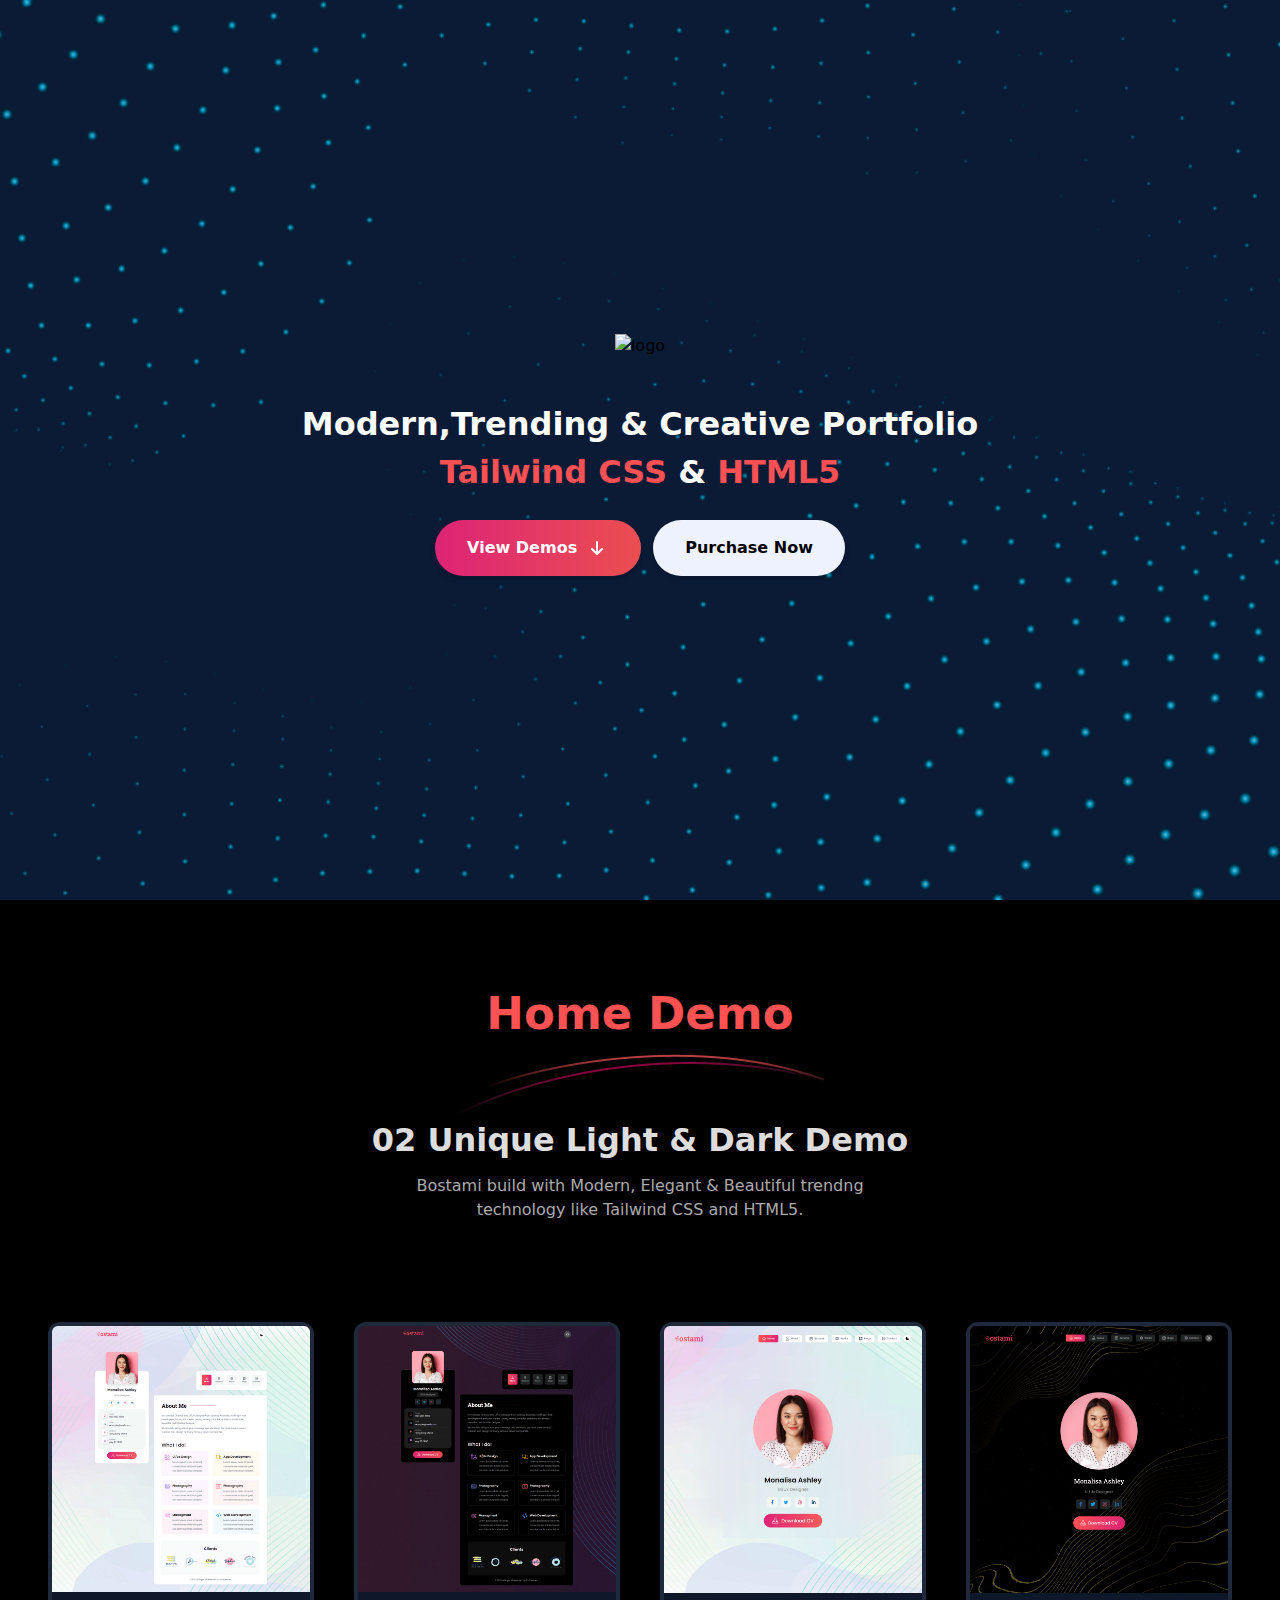
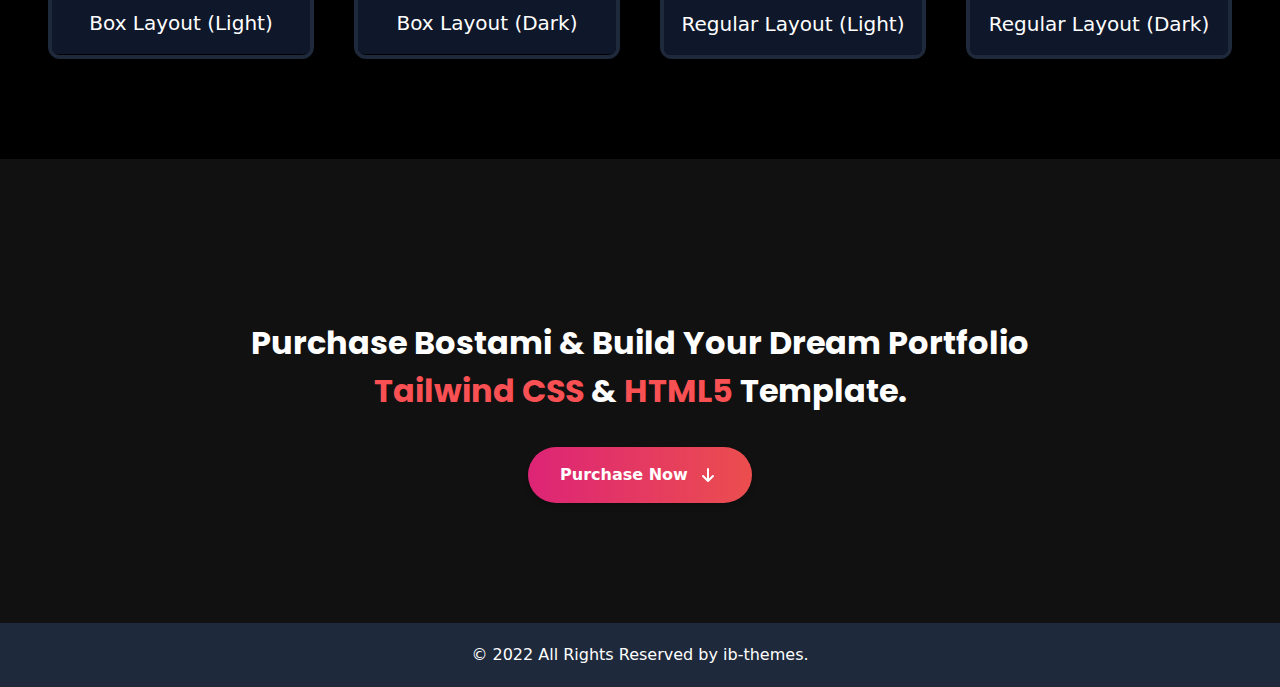
==== index.html @ a69f9d85 "first commit" ====
<!DOCTYPE html>
<html lang="en">

<head>
    <meta charset="UTF-8" />
    <meta name="viewport" content="width=device-width, initial-scale=1.0" />
    <link rel="shortcut icon" href="./images/logo/faveicon.jpg" type="image/x-icon">
    <link rel="stylesheet" href="./css/custom.css">
    <link href="./css/tailwind.css" rel="stylesheet" />
    <title>Bostami Tailwind CSS Personal Portfolio HTML Template </title>
    <script>
        // On page load or when changing themes, best to add inline in `head` to avoid FOUC
        if (localStorage.getItem("color-theme") === "dark" || (!("color-theme" in localStorage) && window.matchMedia("(prefers-color-scheme: dark)").matches)) {
            document.documentElement.classList.add("dark");
        } else {
            document.documentElement.classList.remove("dark");
        }
    </script>
</head>

<body>
    <!-- PRELOADER -->
    <div id="preloader">
        <div class="loader_line"></div>
    </div>
    <!-- /PRELOADER -->

    <section>
        <div class="bg-previewBg bg-no-repeat bg-center bg-cover">
            <div
                class="text-center pt-[100px] pb-[90px] h-[80vh] md:h-[100vh] flex items-center justify-center flex-col">
                <img class="inline-block h-[26px] lg:h-[46px]  aos-animate" src="./images/logo/logo.png" alt="logo" />
                <p
                    class="font-bold text-[22px] md:text-[26px] xl:text-[32px] 2xl:text-[42px] text-white pt-[20px]  aos-animate">
                    Modern,Trending &amp; Creative Portfolio <br class="md:block hidden" />
                    <span class="text-[#F95054]">Tailwind CSS</span> &amp; <span class="text-[#F95054]">HTML5</span>
                </p>

                <div class="flex mt-6 justify-center">
                    <a href="#demo"
                        class="flex-shrink-0 inline-flex mr-3 items-center justify-center px-5 md:px-8 py-3 md:py-4 text-sm md:text-base font-semibold leading-6 text-white bg-gradient-to-r from-[#FA5252] to-[#DD2476] hover:bg-gradient-to-l from-[#DD2476]  to-[#fa5252ef] rounded-full shadow-md">
                        View Demos <svg xmlns="http://www.w3.org/2000/svg" class="h-6 w-6 ml-2" fill="none"
                            viewBox="0 0 24 24" stroke="currentColor" stroke-width="2">
                            <path stroke-linecap="round" stroke-linejoin="round" d="M17 13l-5 5m0 0l-5-5m5 5V6"></path>
                        </svg>
                    </a>
                    <a href="https://themeforest.net/user/ib-themes/portfolio" target="_blank" rel="noopener noreferrer"
                        class="flex-shrink-0 inline-flex items-center justify-center px-5 md:px-8 py-3 md:py-4 text-sm  font-semibold leading-6 rounded-full bg-indigo-50 text-black-900 shadow-md hover:bg-slate-50">
                        Purchase Now </a>
                </div>
            </div>
        </div>

        <!-- dark and light -->
        <div class="bg-[#000000]  bg-no-repeat bg-center bg-cover bg-fixed" id="demo">
            <div class="container px-4 lg:px-0 text-center mb-[100px] pt-[80px]">
                <h1 class="text-[#FA5252] text-[32px] md:text-[45px] font-bold">Home Demo</h1>
                <img class="block mx-auto" src="./images/preview/preview.png" alt="" />
                <h3 class="text-[22px] md:text-[32px] font-semibold text-[#ddd]">02 Unique Light &amp; Dark Demo</h3>
                <p class="text-md text-[#aaa] font-normal w-full md:w-2/3 lg:w-[50%] mx-auto mt-2.5"> Bostami build with
                    Modern, Elegant &amp; Beautiful trendng <br /> technology like Tailwind CSS and HTML5. </p>
            </div>

            <div
                class="px-4 md:px-12 grid grid-cols-1 md:grid-cols-2 lg:grid-cols-2 xl:grid-cols-4 mx-auto gap-5 md:gap-[40px] pb-[100px] ">
                <div class="preview-img">
                    <a href="./aboutOne.html" target="_blank">
                        <img id="light" class="w-full cursor-pointer" src="./images/preview/homeonelight.png"
                            alt="preview image" />
                    </a>
                    <h3
                        class="bg-gradient-to-r bg-slate-900 rounded-b-[6px] w-full font-medium text-white capitalize py-4 text-[20px]">
                        Box Layout (Light)</h3>
                </div>

                <div class="preview-img">
                    <a href="./aboutOne.html" target="_blank">
                        <img id="dark" class="w-full cursor-pointer" src="./images/preview/homeonedark.png"
                            alt="preview image" />
                    </a>
                    <h3
                        class="bg-gradient-to-r bg-slate-900 rounded-b-[6px] w-full font-medium text-white capitalize py-4 text-[20px]">
                        Box Layout (Dark)</h3>
                </div>

                <div class="preview-img">
                    <a id="light1" href="./homePage.html" target="_blank">
                        <img class="w-full cursor-pointer" src="./images/preview/hometwolight.png"
                            alt="preview image" />
                    </a>
                    <h3
                        class="bg-gradient-to-r bg-slate-900 rounded-b-[6px] w-full font-medium text-white capitalize py-4 text-[20px]">
                        Regular Layout (Light)</h3>
                </div>

                <div class="preview-img">
                    <a id="dark1" href="./homePage.html" target="_blank">
                        <img class="w-full cursor-pointer" src="./images/preview/hometwodark.png" alt="preview image" />
                    </a>
                    <h3
                        class="bg-gradient-to-r bg-slate-900 rounded-b-[6px] w-full font-medium text-white capitalize py-4 text-[20px]">
                        Regular Layout (Dark)</h3>
                </div>
            </div>
        </div>
        <!-- end dark and light -->

        <!--Salient Features Start -->
        <!-- <div class="bg-[#111111]">
            <div class="container px-4 lg:px-0 text-center mb-[100px] pt-[80px]">
                <h1 class="text-[#FA5252] text-[32px] md:text-[45px] font-semibold">Salient Features</h1>
                <img class="block mx-auto" src="./images/preview/preview.png" alt="preview image" />
            </div>

            <div class="container px-4 lg:px-0 grid grid-cols-1 md:grid-cols-2 xl:grid-cols-3 gap-6 pb-[100px]">
                <div class="bg-slate-800 text-center rounded-xl transition-all duration-300 ease-linear group p-8 "
                    data-aos-delay="0">
                    <div
                        class="w-20 h-20 mx-auto rounded-full flex justify-center items-center transition-all duration-300 ease-linear bg-[#33343a] mb-5 group-hover:bg-[#525252]">
                        <img class="w-12" src="./images/fatures/1.png" alt="preview image" />
                    </div>
                    <h3 class="text-white text-[24px] font-medium">HTML5</h3>
                    <p class="text-[#9197a0] transition-all duration-300 ease-linear mt-3 group-hover:text-[#aaa]">We
                        used latest react vertion ^18. Max Components are Reusable for you. It's a awesome design made
                        by React.</p>
                </div>

                <div class="bg-slate-800 text-center rounded-xl transition-all duration-300 ease-linear group p-8 "
                    data-aos-delay="200">
                    <div
                        class="w-20 h-20 mx-auto rounded-full flex justify-center items-center transition-all duration-300 ease-linear bg-[#33343a] mb-5 group-hover:bg-[#525252]">
                        <img class="w-12" src="./images/fatures/3.png" alt="preview image" />
                    </div>
                    <h3 class="text-white text-[24px] font-medium">Tailwind CSS v3+</h3>
                    <p class="text-[#9197a0] transition-all duration-300 ease-linear mt-3 group-hover:text-[#aaa]">
                        Tailwind CSS is basically a modern,trending and utility-first CSS framework for rapidly building
                        custom user interfaces. </p>
                </div>

                <div class="bg-slate-800 text-center rounded-xl transition-all duration-300 ease-linear group p-8 "
                    data-aos-delay="100">
                    <div
                        class="w-20 h-20 mx-auto rounded-full flex justify-center items-center transition-all duration-300 ease-linear bg-[#33343a] mb-5 group-hover:bg-[#525252]">
                        <img class="w-12" src="./images/fatures/2.png" alt="preview image" />
                    </div>
                    <h3 class="text-white text-[24px] font-medium">Modern Design</h3>
                    <p class="text-[#9197a0] transition-all duration-300 ease-linear mt-3 group-hover:text-[#aaa]"> It
                        has a simple API with powerful features like lazy code loading, dynamic route matching, and
                        location transition handling </p>
                </div>


                <div class="bg-slate-800 text-center rounded-xl transition-all duration-300 ease-linear group p-8 "
                    data-aos-delay="0">
                    <div
                        class="w-20 h-20 mx-auto rounded-full flex justify-center items-center transition-all duration-300 ease-linear bg-[#33343a] mb-5 group-hover:bg-[#525252]">
                        <img class="w-12" src="./images/fatures/5.png" alt="preview image" />
                    </div>
                    <h3 class="text-white text-[24px] font-medium">Fast Loading Speed</h3>
                    <p class="text-[#9197a0] transition-all duration-300 ease-linear mt-3 group-hover:text-[#aaa]"> It
                        allows you to use state and other React features without writing a class. Hooks are the
                        functions which hook into React state and lifecycle features from function components. </p>
                </div>

                <div class="bg-slate-800 text-center rounded-xl transition-all duration-300 ease-linear group p-8 "
                    data-aos-delay="200">
                    <div
                        class="w-20 h-20 mx-auto rounded-full flex justify-center items-center transition-all duration-300 ease-linear bg-[#33343a] mb-5 group-hover:bg-[#525252]">
                        <img class="w-12" src="./images/fatures/9.png" alt="preview image" />
                    </div>
                    <h3 class="text-white text-[24px] font-medium">Working Contact Form</h3>
                    <p class="text-[#9197a0] transition-all duration-300 ease-linear mt-3 group-hover:text-[#aaa]"> You
                        will get working contact form without any type of Bakcend. We integrated it With Email js. just
                        follow our documentation and integrate it easy way </p>
                </div>

                <div class="bg-slate-800 text-center rounded-xl transition-all duration-300 ease-linear group p-8 "
                    data-aos-delay="200">
                    <div
                        class="w-20 h-20 mx-auto rounded-full flex justify-center items-center transition-all duration-300 ease-linear bg-[#33343a] mb-5 group-hover:bg-[#525252]">
                        <img class="w-12" src="./images/fatures/4.png" alt="preview image" />
                    </div>
                    <h3 class="text-white text-[24px] font-medium">Well Documented</h3>
                    <p class="text-[#9197a0] transition-all duration-300 ease-linear mt-3 group-hover:text-[#aaa]">
                        React-icons uses ES6 features to import the icons into your React app. And it makes it so that
                        only the icons you actually use from each library get imported. </p>
                </div>
            </div>
        </div> -->
        <!--Salient Features ends -->

        <div class="text-center bg-[#111111] py-[120px]">
            <p
                class="font-bold text-[22px] md:text-[26px] font-poppins xl:text-[32px] 2xl:text-[42px] text-white pt-[40px] mx-auto max-w-4xl px-4 ">
                Purchase Bostami &amp; Build Your Dream Portfolio <span class="text-[#F95054]">Tailwind CSS</span> &amp;
                <span class="text-[#F95054]">HTML5</span> Template.
            </p>
            <a href="https://themeforest.net/user/ib-themes/portfolio" target="_blank" rel="noopener noreferrer"
                class="flex-shrink-0 inline-flex mt-8 items-center justify-center px-5 md:px-8 py-3 md:py-4 text-sm md:text-base font-semibold leading-6 text-white bg-gradient-to-r from-[#FA5252] to-[#DD2476] hover:bg-gradient-to-l from-[#DD2476] to-[#fa5252ef] rounded-full shadow-md">
                Purchase Now <svg xmlns="http://www.w3.org/2000/svg" class="h-6 w-6 ml-2" fill="none"
                    viewBox="0 0 24 24" stroke="currentColor" stroke-width="2">
                    <path stroke-linecap="round" stroke-linejoin="round" d="M17 13l-5 5m0 0l-5-5m5 5V6"></path>
                </svg>
            </a>

        </div>
        <!-- End cal to actions -->

        <footer class="bg-slate-800">
            <p class="text-center py-5 text-white"> © 2022 All Rights Reserved by <a
                    class="hover:text-[#FA5252] duration-300 transition" href="https://themeforest.net/user/ib-themes"
                    target="_blank" rel="noopener noreferrer">ib-themes</a>. </p>
        </footer>
        <!-- End footer -->
    </section>


    <script src="./js/vendor/jquary.min.js"></script>
    <script src="./js/main.js"></script>
</body>

</html>
---- css/custom.css ----
@import url("https://fonts.googleapis.com/css2?family=Poppins:wght@300;400;500;600;700;800;900&family=Roboto+Slab:wght@300;400;500;600;700;800;900&display=swap");

html {
	font-family: "Poppins", sans-serif;
}

/* modal */
.modal {
	max-width: 800px !important;
}

/* width */
.scrollbarLight::-webkit-scrollbar,
.scrollbarDark::-webkit-scrollbar {
	width: 10px;
	height: 10px;
}

/* Track */
.scrollbarLight::-webkit-scrollbar-track {
	border-radius: 100vh;
	background: #e9e3e3;
}

/* Handle */
.scrollbarLight::-webkit-scrollbar-thumb {
	background: #797979;
	border-radius: 100vh;
	border: 5px solid #9c9fa1;
}

/* Handle on hover */
.scrollbarLight::-webkit-scrollbar-thumb:hover {
	background: #cfd0d3;
}

/* Hide scrollbar for Chrome, Safari and Opera */
.no-scrollbar::-webkit-scrollbar {
	display: none;
}

/* Hide scrollbar for IE, Edge and Firefox */
.no-scrollbar {
	-ms-overflow-style: none;
	/* IE and Edge */
	scrollbar-width: none;
	/* Firefox */
}

/* Track */
.scrollbarDark::-webkit-scrollbar-track {
	border-radius: 100vh;
	background: #000000;
}

/* Handle */
.scrollbarDark::-webkit-scrollbar-thumb {
	background: #000000;
	border-radius: 100vh;
	border: 5px solid #4f4f4f;
}

/* Handle on hover */
.scrollbarLight::-webkit-scrollbar-thumb:hover {
	background: #111111;
}

.linked {
	color: white !important;
}
/* input remove auto fill background */
input:-webkit-autofill,
input:-webkit-autofill:hover,
input:-webkit-autofill:focus {
	-webkit-text-fill-color: gray;
	/* -webkit-box-shadow: 0 0 0px 1000px transparent inset; */
	transition: background-color 5000s ease-in-out 0s;
	background: none !important;
}
/* active color */
.is-active {
	color: #fa5252 !important;
}
/* slider img */
.slick-slide {
	padding: 30px;
}
.fillter-btn.is-checked {
	color: #fa5252;
}
.mymix {
	min-height: 50vh;
	margin-left: -10px;
	margin-right: -10px;
}
.three-col .isotop-item,
.three-col .grid-sizer {
	width: 33.33%;
	padding: 0 10px;
}
.two-col .isotop-item,
.two-col .grid-sizer {
	width: 50%;
	padding: 0 10px;
}
@media (max-width: 1199px) {
	.three-col .isotop-item,
	.three-col .grid-sizer {
		width: 50%;
	}
}
@media (max-width: 576px) {
	.three-col .isotop-item,
	.three-col .grid-sizer,
	.two-col .isotop-item,
	.two-col .grid-size {
		width: 100%;
	}
}
.three-col .isotop-item > div,
.two-col .isotop-item > div {
	margin-bottom: 20px;
}
.brand-img {
	max-width: 100% !important;
	width: auto !important;
	height: auto !important;
	overflow: hidden;
	text-align: center;
}
/* owl-carousel */
.owl-carousel .owl-stage {
	display: flex;
	align-items: center;
}

.owl-carousel .owl-stage .owl-item {
	padding: 20px 30px;
}

.fix {
	display: none;
}

.close {
	position: absolute;
	top: -12.5px;
	right: -12.5px;
	display: block;
	width: 30px;
	height: 30px;
	text-indent: -9999px;
	background-size: contain;
	background-repeat: no-repeat;
	background-position: center center;
	width: 50px !important;
	height: 50px !important;
	top: -20px !important;
	right: -20px !important;
	border-radius: 50%;
}

.close-light {
	background-image: url(../images/icons/closelight.jpg);
}

.close-dark {
	background-image: url(../images/icons/closeDark.png);
}

.modal a.close-modal {
	display: none;
}

/* preloader */

#preloader {
	position: fixed;
	left: 0;
	top: 0;
	height: 100vh;
	width: 100%;
	z-index: 999999999999999999;
	display: flex;
}

#preloader:before,
#preloader:after {
	content: "";
	position: absolute;
	left: 0;
	top: 0;
	width: 50%;
	height: 100%;
	z-index: -1;
	background-color: #000;
	-webkit-transition: all 0.3s ease 0s;
	-o-transition: all 0.3s ease 0s;
	transition: all 0.3s ease 0s;
}

#preloader:after {
	left: auto;
	right: 0;
}

#preloader .loader_line {
	margin: auto;
	width: 1px;
	height: 250px;
	position: relative;
	overflow: hidden;
	-webkit-transition: all 0.8s ease 0s;
	-o-transition: all 0.8s ease 0s;
	transition: all 0.8s ease 0s;
}

.loader_line:before {
	content: "";
	position: absolute;
	left: 0;
	top: 50%;
	width: 1px;
	height: 0%;
	-webkit-transform: translateY(-50%);
	-ms-transform: translateY(-50%);
	-o-transform: translateY(-50%);
	transform: translateY(-50%);
	background-color: #fff;
	-webkit-animation: lineheight 1000ms ease-in-out 0s forwards;
	-o-animation: lineheight 1000ms ease-in-out 0s forwards;
	animation: lineheight 1000ms ease-in-out 0s forwards;
}

.loader_line:after {
	content: "";
	position: absolute;
	left: 0;
	top: 0;
	width: 1px;
	height: 100%;
	background-color: #999999;
	-webkit-transform: translateY(-100%);
	-ms-transform: translateY(-100%);
	-o-transform: translateY(-100%);
	transform: translateY(-100%);
	-webkit-animation: lineround 1200ms linear 0s infinite;
	-o-animation: lineround 1200ms linear 0s infinite;
	animation: lineround 1200ms linear 0s infinite;
	animation-delay: 2000ms;
}

@keyframes lineheight {
	0% {
		height: 0%;
	}

	100% {
		height: 100%;
	}
}

@keyframes lineround {
	0% {
		-webkit-transform: translateY(-100%);
		-ms-transform: translateY(-100%);
		-o-transform: translateY(-100%);
		transform: translateY(-100%);
	}

	100% {
		-webkit-transform: translateY(200%);
		-ms-transform: translateY(200%);
		-o-transform: translateY(200%);
		transform: translateY(200%);
	}
}
.portfolio_list {
	min-height: 50vh;
}
/*hiding all*/
.preloaded .loader_line:after {
	opacity: 0;
}

.preloaded .loader_line {
	opacity: 0;
	height: 100% !important;
}

.preloaded:before,
.preloaded:after {
	-webkit-animation: preloadedzero 300ms ease-in-out 500ms forwards;
	-o-animation: preloadedzero 300ms ease-in-out 500ms forwards;
	animation: preloadedzero 300ms ease-in-out 500ms forwards;
}

@keyframes preloadedzero {
	0% {
		width: 50%;
	}

	100% {
		width: 0%;
	}
}
/* media queries */
@media only screen and (max-width: 992px) {
	.close {
		top: -45px !important;
		right: 5px !important;
		width: 40px !important;
		height: 40px !important;
	}
}

.jquery-modal.blocker {
	z-index: 9999999999;
}
.close {
	filter: invert(0.9);
	transition: 0.3s;
}
.close:hover {
	filter: invert(1);
}
@media only screen and (min-width: 1700px) {
	.scroll-hide-1700 {
		overflow: hidden;
	}
}
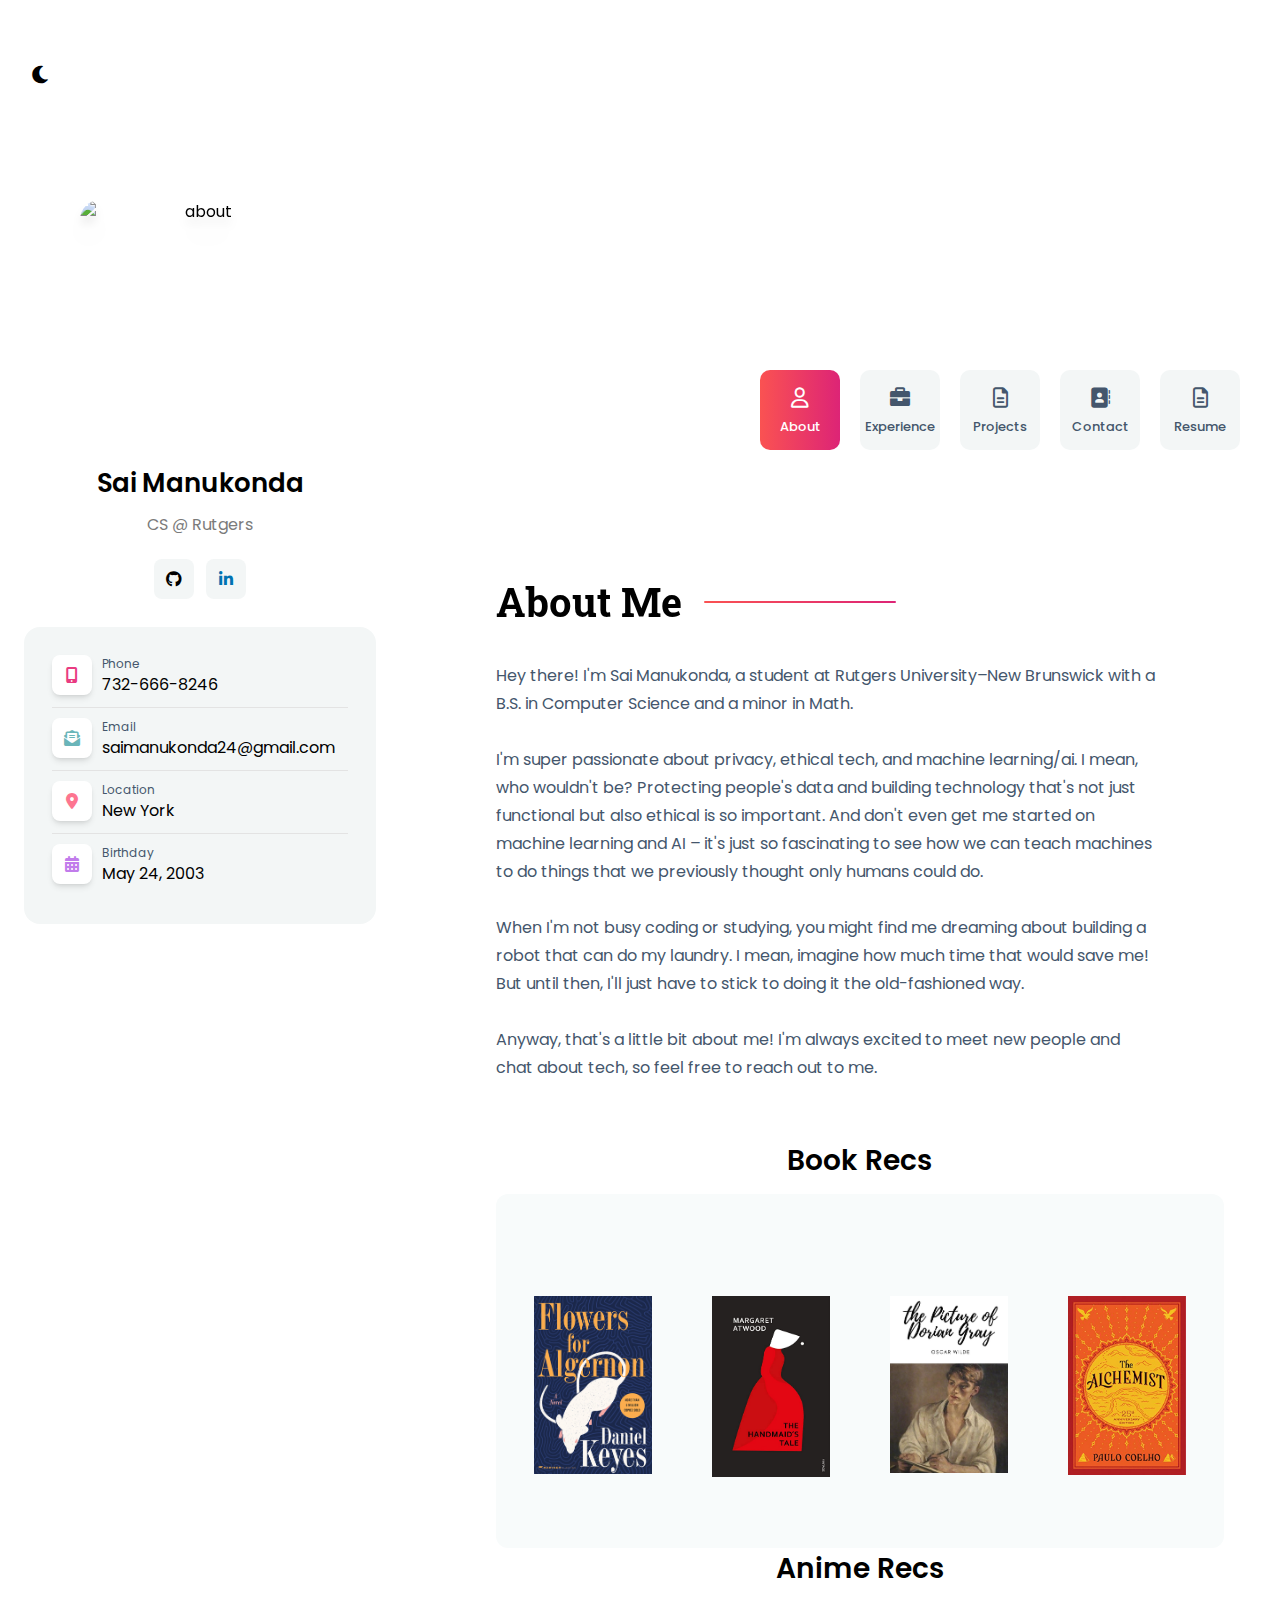
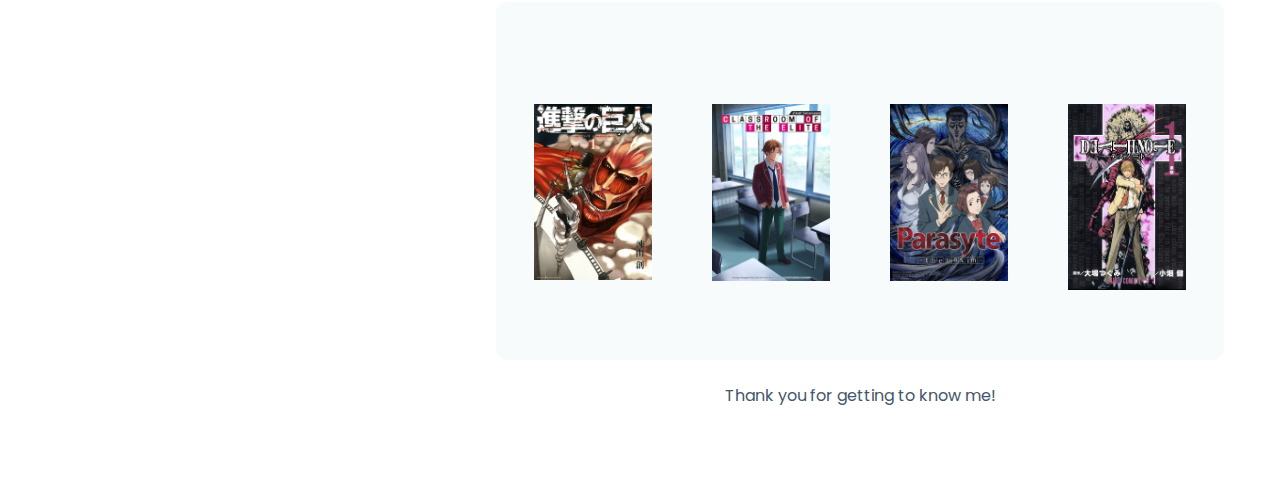
==== commit 240378c4: "right page set as index.html" ====
--- a/index.html
+++ b/index.html
@@ -2,12 +2,26 @@
 <html lang="en">
 
 <head>
+    <!-- commom meta tag -->
     <meta charset="UTF-8" />
+    <meta http-equiv="X-UA-Compatible" content="IE=edge" />
     <meta name="viewport" content="width=device-width, initial-scale=1.0" />
-    <link rel="shortcut icon" href="./images/logo/faveicon.jpg" type="image/x-icon">
-    <link rel="stylesheet" href="./css/custom.css">
-    <link href="./css/tailwind.css" rel="stylesheet" />
-    <title>Bostami Tailwind CSS Personal Portfolio HTML Template </title>
+    <link rel="shortcut icon" href="./images/logo/faveicon.png" type="image/x-icon">
+    <!--=== fontaswesome ===-->
+    <link rel="stylesheet" href="./assets/fontaswesome/css/all.min.css" />
+    <link rel="stylesheet" href="./assets/fontaswesome/css/fontawesome.min.css" />
+    <link rel="preconnect" href="https://fonts.googleapis.com" />
+    <link rel="preconnect" href="https://fonts.gstatic.com" crossorigin />
+    <link
+        href="https://fonts.googleapis.com/css2?family=Poppins:ital,wght@0,200;0,300;0,400;0,500;0,600;0,700;1,400;1,500;1,600&family=Roboto+Slab:wght@300;400;500;600;700&display=swap"
+        rel="stylesheet" />
+    <!-- slick -->
+    <link rel="stylesheet" type="text/css" href="./css/vendor/slick.css" />
+    <!--=== main css ===-->
+    <link rel="stylesheet" href="./css/tailwind.css" />
+    <link rel="stylesheet" href="./css/custom.css" />
+    <title>About - Sai</title> 
+
     <script>
         // On page load or when changing themes, best to add inline in `head` to avoid FOUC
         if (localStorage.getItem("color-theme") === "dark" || (!("color-theme" in localStorage) && window.matchMedia("(prefers-color-scheme: dark)").matches)) {
@@ -19,203 +33,360 @@
 </head>
 
 <body>
-    <!-- PRELOADER -->
-    <div id="preloader">
-        <div class="loader_line"></div>
-    </div>
-    <!-- /PRELOADER -->
-
-    <section>
-        <div class="bg-previewBg bg-no-repeat bg-center bg-cover">
-            <div
-                class="text-center pt-[100px] pb-[90px] h-[80vh] md:h-[100vh] flex items-center justify-center flex-col">
-                <img class="inline-block h-[26px] lg:h-[46px]  aos-animate" src="./images/logo/logo.png" alt="logo" />
-                <p
-                    class="font-bold text-[22px] md:text-[26px] xl:text-[32px] 2xl:text-[42px] text-white pt-[20px]  aos-animate">
-                    Modern,Trending &amp; Creative Portfolio <br class="md:block hidden" />
-                    <span class="text-[#F95054]">Tailwind CSS</span> &amp; <span class="text-[#F95054]">HTML5</span>
-                </p>
-
-                <div class="flex mt-6 justify-center">
-                    <a href="#demo"
-                        class="flex-shrink-0 inline-flex mr-3 items-center justify-center px-5 md:px-8 py-3 md:py-4 text-sm md:text-base font-semibold leading-6 text-white bg-gradient-to-r from-[#FA5252] to-[#DD2476] hover:bg-gradient-to-l from-[#DD2476]  to-[#fa5252ef] rounded-full shadow-md">
-                        View Demos <svg xmlns="http://www.w3.org/2000/svg" class="h-6 w-6 ml-2" fill="none"
-                            viewBox="0 0 24 24" stroke="currentColor" stroke-width="2">
-                            <path stroke-linecap="round" stroke-linejoin="round" d="M17 13l-5 5m0 0l-5-5m5 5V6"></path>
-                        </svg>
-                    </a>
-                    <a href="https://themeforest.net/user/ib-themes/portfolio" target="_blank" rel="noopener noreferrer"
-                        class="flex-shrink-0 inline-flex items-center justify-center px-5 md:px-8 py-3 md:py-4 text-sm  font-semibold leading-6 rounded-full bg-indigo-50 text-black-900 shadow-md hover:bg-slate-50">
-                        Purchase Now </a>
+
+    <div class="bg-homeBg dark:bg-homeTwoBg-dark min-h-screen bg-no-repeat bg-center bg-cover bg-fixed md:pb-16 w-full">
+        <div class="section-bg">
+            <div class="w-full flex justify-between px-4">
+                <!-- website Logo -->
+                <!-- <a href="/">
+                    <img class="h-[26px] lg:h-[32px]" src="./images/logo/logo.png" alt="logo" />
+                </a> -->
+                <div class="flex items-center">
+                    <!-- dark and light mode toggle -->
+                    <button id="theme-toggle" type="button" class="dark-light-btn">
+                        <i id="theme-toggle-dark-icon" class="fa-solid text-xl fa-moon hidden"></i>
+                        <i id="theme-toggle-light-icon" class="fa-solid fa-sun text-xl hidden"></i>
+                    </button>
+                    <!-- mobile toggle button -->
+                    <button id="menu-toggle" type="button" class="menu-toggle-btn">
+                        <i id="menu-toggle-open-icon" class="fa-solid fa-bars text-xl "></i>
+                        <i id="menu-toggle-close-icon" class="fa-solid fa-xmark text-xl hidden  "></i>
+                    </button>
                 </div>
             </div>
         </div>
 
-        <!-- dark and light -->
-        <div class="bg-[#000000]  bg-no-repeat bg-center bg-cover bg-fixed" id="demo">
-            <div class="container px-4 lg:px-0 text-center mb-[100px] pt-[80px]">
-                <h1 class="text-[#FA5252] text-[32px] md:text-[45px] font-bold">Home Demo</h1>
-                <img class="block mx-auto" src="./images/preview/preview.png" alt="" />
-                <h3 class="text-[22px] md:text-[32px] font-semibold text-[#ddd]">02 Unique Light &amp; Dark Demo</h3>
-                <p class="text-md text-[#aaa] font-normal w-full md:w-2/3 lg:w-[50%] mx-auto mt-2.5"> Bostami build with
-                    Modern, Elegant &amp; Beautiful trendng <br /> technology like Tailwind CSS and HTML5. </p>
-            </div>
-
-            <div
-                class="px-4 md:px-12 grid grid-cols-1 md:grid-cols-2 lg:grid-cols-2 xl:grid-cols-4 mx-auto gap-5 md:gap-[40px] pb-[100px] ">
-                <div class="preview-img">
-                    <a href="./aboutOne.html" target="_blank">
-                        <img id="light" class="w-full cursor-pointer" src="./images/preview/homeonelight.png"
-                            alt="preview image" />
-                    </a>
-                    <h3
-                        class="bg-gradient-to-r bg-slate-900 rounded-b-[6px] w-full font-medium text-white capitalize py-4 text-[20px]">
-                        Box Layout (Light)</h3>
-                </div>
-
-                <div class="preview-img">
-                    <a href="./aboutOne.html" target="_blank">
-                        <img id="dark" class="w-full cursor-pointer" src="./images/preview/homeonedark.png"
-                            alt="preview image" />
-                    </a>
-                    <h3
-                        class="bg-gradient-to-r bg-slate-900 rounded-b-[6px] w-full font-medium text-white capitalize py-4 text-[20px]">
-                        Box Layout (Dark)</h3>
-                </div>
-
-                <div class="preview-img">
-                    <a id="light1" href="./homePage.html" target="_blank">
-                        <img class="w-full cursor-pointer" src="./images/preview/hometwolight.png"
-                            alt="preview image" />
-                    </a>
-                    <h3
-                        class="bg-gradient-to-r bg-slate-900 rounded-b-[6px] w-full font-medium text-white capitalize py-4 text-[20px]">
-                        Regular Layout (Light)</h3>
-                </div>
-
-                <div class="preview-img">
-                    <a id="dark1" href="./homePage.html" target="_blank">
-                        <img class="w-full cursor-pointer" src="./images/preview/hometwodark.png" alt="preview image" />
-                    </a>
-                    <h3
-                        class="bg-gradient-to-r bg-slate-900 rounded-b-[6px] w-full font-medium text-white capitalize py-4 text-[20px]">
-                        Regular Layout (Dark)</h3>
+        <!-- mobile menu start -->
+        <nav id="navbar" class="hidden lg:hidden">
+            <ul
+                class="block rounded-b-[20px] shadow-md absolute left-0 top-20 z-[22222222222222] w-full bg-white dark:bg-[#1d1d1d]">
+                <li>
+                    <a class="mobile-menu-items-active" href="./index.html">
+                        <span class="mr-2 text-xl">
+                            <i class="fa-regular fa-user"></i>
+                        </span>About </a>
+                </li>
+                <li>
+                    <a class="mobile-menu-items" href="./resumeOne.html">
+                        <span class="mr-2 text-xl">
+                            <i class="fas fa-briefcase"></i>
+                        </span>Experience </a>
+                </li>
+                <li>
+                    <a class="mobile-menu-items" href="./portfiloOne.html">
+                        <span class="mr-2 text-xl">
+                            <i class="fa-regular fa-file-lines"></i>
+                        </span>Projects </a>
+                </li>
+                <li>
+                    <a class="mobile-menu-items" href="./blogOne.html">
+                        <span class="mr-2 text-xl">
+                            <i class="fa-brands fa-blogger"></i>
+                        </span>Blogs </a>
+                </li>
+                <li>
+                    <a class="mobile-menu-items" href="./contactOne.html">
+                        <span class="mr-2 text-xl">
+                            <i class="fa-solid fa-address-book"></i>
+                        </span> Contact </a>
+                </li>
+            </ul>
+        </nav>
+        <!-- mobile menu end -->
+
+        <div class="container grid grid-cols-12 md:gap-10 justify-between lg:mt-[220px]">
+            <!-- sidber personal info -->
+            <div class="col-span-12 lg:col-span-4 hidden lg:block h-screen sticky top-44">
+                <div
+                    class="w-full mb-6 lg:mb-0 mx-auto relative bg-white text-center dark:bg-[#111111] px-6 rounded-[20px] mt-[180px] md:mt-[220px] lg:mt-0">
+                    <!-- profile image -->
+                    <img src="https://media.licdn.com/dms/image/D4E03AQFVplZAAuh0OA/profile-displayphoto-shrink_800_800/0/1699119090934?e=1705536000&v=beta&t=FMcQtB7ZehjOddZPziUJme-RMVFCvRNiWvkvQfl_Prc"
+                        class="w-[240px] absolute left-[50%] transform -translate-x-[50%] h-[240px] drop-shadow-xl mx-auto rounded-[20px] -mt-[140px]"
+                        alt="about" />
+                    <div class="pt-[100px] pb-8">
+                        <h2 class="mt-6 mb-1 text-[26px] font-semibold dark:text-white">Sai Manukonda</h2>
+                        <h3
+                            class="mb-4 text-[#7B7B7B] inline-block dark:bg-[#1D1D1D] px-5 py-1.5 rounded-lg dark:text-[#A6A6A6]">
+                            CS @ Rutgers </h3>
+                        <div class="flex justify-center space-x-3">
+                            <!-- github-->
+                            <a href="https://github.com/SaiManukonda" target="_blank" rel="noopener noreferrer">
+                                <span class="socialbtn text-[#01070a]">
+                                    <i class="fa-brands fa-github"></i>
+                                </span>
+                            </a>
+                            <!-- linkedin-->
+                            <a href="https://www.linkedin.com/in/saimanukonda/" target="_blank" rel="noopener noreferrer">
+                                <span class="socialbtn text-[#0072b1]">
+                                    <i class="fa-brands fa-linkedin-in"></i>
+                                </span>
+                            </a>
+                        </div>
+                        <!-- personal infomation start -->
+                        <div class="p-7 rounded-2xl mt-7 bg-[#F3F6F6] dark:bg-[#1D1D1D]">
+                            <div class="flex border-b border-[#E3E3E3] dark:border-[#3D3A3A] pb-2.5">
+                                <span class="socialbtn bg-white dark:bg-black text-[#E93B81] shadow-md">
+                                    <i class="fa-solid fa-mobile-screen-button"></i>
+                                </span>
+                                <div class="text-left ml-2.5">
+                                    <p class="text-xs text-[#44566C] dark:text-[#A6A6A6]"> Phone </p>
+                                    <p class="dark:text-white">732-666-8246</p>
+                                </div>
+                            </div>
+                            <div class="flex border-b border-[#E3E3E3] dark:border-[#3D3A3A] py-2.5">
+                                <span class="socialbtn bg-white dark:bg-black text-[#6AB5B9] shadow-md">
+                                    <i class="fa-solid fa-envelope-open-text"></i>
+                                </span>
+                                <div class="text-left ml-2.5">
+                                    <p class="text-xs text-[#44566C] dark:text-[#A6A6A6]"> Email </p>
+                                    <p class="dark:text-white">saimanukonda24@gmail.com</p>
+                                </div>
+                            </div>
+                            <div class="flex border-b border-[#E3E3E3] dark:border-[#3D3A3A] py-2.5">
+                                <span class="socialbtn bg-white dark:bg-black text-[#FD7590] shadow-md">
+                                    <i class="fa-solid fa-location-dot"></i>
+                                </span>
+                                <div class="text-left ml-2.5">
+                                    <p class="text-xs text-[#44566C] dark:text-[#A6A6A6]"> Location </p>
+                                    <p class="dark:text-white">New York</p>
+                                </div>
+                            </div>
+                            <div class="flex py-2.5">
+                                <span class="socialbtn bg-white dark:bg-black text-[#C17CEB] shadow-md">
+                                    <i class="fa-solid fa-calendar-days"></i>
+                                </span>
+                                <div class="text-left ml-2.5">
+                                    <p class="text-xs text-[#44566C] dark:text-[#A6A6A6]"> Birthday </p>
+                                    <p class="dark:text-white">May 24, 2003</p>
+                                </div>
+                            </div>
+                        </div>
+                        <!-- personal infomation end-->
+                    </div>
                 </div>
             </div>
+            <div class="col-span-12 lg:col-span-8">
+                <!-- header for mobile devices start -->
+                <header
+                    class="lg:w-[560px] h-[144px] hidden lg:block p-[30px] ml-auto mb-10 rounded-[16px] bg-white dark:bg-[#111111]">
+                    <nav class="hidden lg:block">
+                        <ul class="flex">
+                            <li> <a class="menu-active" href="./index.html">
+                                    <span class="text-xl mb-1">
+                                        <i class="fa-regular fa-user"></i>
+                                    </span> About </a></li>
+                            <li> <a class="menu-item" href="./resumeOne.html">
+                                    <span class="text-xl mb-1">
+                                        <i class="fas fa-briefcase"></i>
+                                    </span> Experience </a></li>
+                            <li> <a class="menu-item" href="./portfiloOne.html">
+                                    <span class="text-xl mb-1">
+                                        <i class="fa-regular fa-file-lines"></i>
+                                    </span> Projects </a></li>
+                            <li> <a class="menu-item" href="./contactOne.html">
+                                    <span class="text-xl mb-1">
+                                        <i class="fa-solid fa-address-book"></i>
+                                    </span> Contact </a></li>
+                            <li> <a class="menu-item" href="">
+                                    <span class="text-xl mb-1">
+                                         <i class="fa-regular fa-file-lines"></i>
+                                    </span> Resume </a></li>
+                        </ul>
+                    </nav>
+                </header>
+                <!-- header for mobile devices end -->
+
+                <!-- about me section start -->
+                <div>
+                    <div class="lg:rounded-2xl bg-white dark:bg-[#111111]">
+                        <div class="pt-12 md:py-12 px-2 sm:px-5 md:px-10 lg:px-14">
+                            <!-- about page title -->
+                            <h2 class="after-effect after:left-52">About Me</h2>
+                            <!-- personal info for mobile devices start -->
+                            <div class="lg:hidden">
+                                <div
+                                    class="w-full mb-6 lg:mb-0 mx-auto relative bg-white text-center dark:bg-[#111111] px-6 rounded-[20px] mt-[180px] md:mt-[220px] lg:mt-0">
+                                    <!-- profile image  -->
+                                    <img src="https://media.licdn.com/dms/image/D4E03AQFVplZAAuh0OA/profile-displayphoto-shrink_800_800/0/1699119090934?e=1705536000&v=beta&t=FMcQtB7ZehjOddZPziUJme-RMVFCvRNiWvkvQfl_Prc"
+                                        class="w-[240px] absolute left-[50%] transform -translate-x-[50%] h-[240px] drop-shadow-xl mx-auto rounded-[20px] -mt-[140px]"
+                                        alt="about" />
+                                    <div class="pt-[100px] pb-8">
+                                        <h2 class="mt-6 mb-1 text-[26px] font-semibold dark:text-white"> Sai Manukonda
+                                        </h2>
+                                        <h3
+                                            class="mb-4 text-[#7B7B7B] inline-block dark:bg-[#1D1D1D] px-5 py-1.5 rounded-lg dark:text-[#A6A6A6]">
+                                            CS @ Rutgers </h3>
+
+                                        <div class="flex justify-center space-x-3">
+                                            <!-- github icon and link -->
+                                            <a href="https://github.com/SaiManukonda" target="_blank" rel="noopener noreferrer">
+                                                <span class="socialbtn text-[#01070a]">
+                                                    <i class="fa-brands fa-github"></i>
+                                                </span>
+                                            </a>
+                                            <!-- linkedin icon and link -->
+                                            <a href="https://www.linkedin.com/in/saimanukonda/" target="_blank"
+                                                rel="noopener noreferrer">
+                                                <span class="socialbtn text-[#0072b1]">
+                                                    <i class="fa-brands fa-linkedin-in"></i>
+                                                </span>
+                                            </a>
+                                        </div>
+
+                                        <!-- personal info start -->
+                                        <div class="p-7 rounded-2xl mt-7 bg-[#F3F6F6] dark:bg-[#1D1D1D]">
+                                            <div class="flex border-b border-[#E3E3E3] dark:border-[#3D3A3A] pb-2.5">
+                                                <span class="socialbtn bg-white dark:bg-black text-[#E93B81] shadow-md">
+                                                    <i class="fa-solid fa-mobile-screen-button"></i>
+                                                </span>
+                                                <div class="text-left ml-2.5">
+                                                    <p class="text-xs text-[#44566C] dark:text-[#A6A6A6]"> Phone </p>
+                                                    <p class="dark:text-white">732-666-8246</p>
+                                                </div>
+                                            </div>
+
+                                            <div class="flex border-b border-[#E3E3E3] dark:border-[#3D3A3A] py-2.5">
+                                                <span class="socialbtn bg-white dark:bg-black text-[#6AB5B9] shadow-md">
+                                                    <i class="fa-solid fa-envelope-open-text"></i>
+                                                </span>
+                                                <div class="text-left ml-2.5">
+                                                    <p class="text-xs text-[#44566C] dark:text-[#A6A6A6]"> Email </p>
+                                                    <p class="dark:text-white">saimanukonda24@gmail.com</p>
+                                                </div>
+                                            </div>
+
+                                            <div class="flex border-b border-[#E3E3E3] dark:border-[#3D3A3A] py-2.5">
+                                                <span class="socialbtn bg-white dark:bg-black text-[#FD7590] shadow-md">
+                                                    <i class="fa-solid fa-location-dot"></i>
+                                                </span>
+                                                <div class="text-left ml-2.5">
+                                                    <p class="text-xs text-[#44566C] dark:text-[#A6A6A6]"> Location </p>
+                                                    <p class="dark:text-white">New York</p>
+                                                </div>
+                                            </div>
+
+                                            <div class="flex py-2.5">
+                                                <span class="socialbtn bg-white dark:bg-black text-[#C17CEB] shadow-md">
+                                                    <i class="fa-solid fa-calendar-days"></i>
+                                                </span>
+                                                <div class="text-left ml-2.5">
+                                                    <p class="text-xs text-[#44566C] dark:text-[#A6A6A6]"> Birthday </p>
+                                                    <p class="dark:text-white">May 24, 2003</p>
+                                                </div>
+                                            </div>
+                                        </div>
+                                        <!-- personal info end -->
+                                    </div>
+                                </div>
+                            </div>
+                            <!-- personal info for mobile devices end -->
+
+                            <div class="lg:grid grid-cols-12 md:gap-10 pt-4 md:pt-[30px] items-center hidden">
+                                <div class="col-span-12 space-y-2.5">
+                                    <div class="lg:mr-16">
+                                        <p class="text-[#44566c] dark:text-color-910 leading-7"> Hey there! I'm Sai Manukonda, a student at Rutgers University–New Brunswick with a B.S. in Computer Science and a minor in Math.
+                                            <br><br>
+                                            I'm super passionate about privacy, ethical tech, and machine learning/ai. I mean, who wouldn't be? Protecting people's data and building technology that's not just functional but also ethical is so important. And don't even get me started on machine learning and AI – it's just so fascinating to see how we can teach machines to do things that we previously thought only humans could do.
+                                            <br><br>
+                                            When I'm not busy coding or studying, you might find me dreaming about building a robot that can do my laundry. I mean, imagine how much time that would save me! But until then, I'll just have to stick to doing it the old-fashioned way.
+                                            <br><br>
+                                            Anyway, that's a little bit about me! I'm always excited to meet new people and chat about tech, so feel free to reach out to me.
+                                            </p>
+                                    </div>
+                                    <div></div>
+                                </div>
+                            </div>
+
+                        </div>
+
+                        <!-- Book Recommendations -->
+                        <div class="px-2 sm:px-5 md:px-10 lg:px-14">
+                            <h3 class="text-center dark:text-white text-6xl mb-3 font-semibold"> Book Recs </h3>
+                            <div class="bg-[#F8FBFB] dark:bg-[#0D0D0D] max-w-full h-auto py-10 rounded-xl">
+                                <!-- slider and slider items -->
+                                <div class="slickOne text-center px-2 pt-8">
+                                    <div>
+                                        <a href="https://myanimelist.net/anime/16498/Shingeki_no_Kyojin" target="_blank"><img class="overflow-hidden brand-img" src="./images/slider/Flowers for Algernon.jpeg"
+                                            alt="brand icon" /></a>
+                                    </div>
+                                    <div>
+                                        <img class="overflow-hidden brand-img" src="./images/slider/The Handmaids Tale.jpg"
+                                            alt="brand icon" />
+                                    </div>
+                                    <div>
+                                        <img class="overflow-hidden brand-img" src="./images/slider/The Picture of Dorian Grey.jpeg"
+                                            alt="brand icon" />
+                                    </div>
+                                    <div>
+                                        <img class="overflow-hidden brand-img" src="./images/slider/The alchemist.jpeg"
+                                            alt="brand icon" />
+                                    </div>
+                                    <div>
+                                        <img class="overflow-hidden brand-img" src="./images/slider/The power of Now.jpg"
+                                            alt="brand icon" />
+                                    </div>
+                                    <div>
+                                        <img class="overflow-hidden brand-img" src="./images/slider/Between a rock and a hard place.jpeg"
+                                            alt="brand icon" />
+                                    </div>
+                                </div>
+                                <!-- slider and slider items end -->
+                            </div>
+                        </div>
+
+                        <!-- Anime Recommendations -->
+                        <div class="px-2 sm:px-5 md:px-10 lg:px-14">
+                            <h3 class="text-center dark:text-white text-6xl mb-3 font-semibold"> Anime Recs </h3>
+                            <div class="bg-[#F8FBFB] dark:bg-[#0D0D0D] max-w-full h-auto py-10 rounded-xl">
+                                <!-- slider and slider items -->
+                                <div class="slickOne text-center px-2 pt-8">
+                                    <div>
+                                        <a href="https://myanimelist.net/anime/16498/Shingeki_no_Kyojin" target="_blank"><img class="overflow-hidden brand-img" src="./images/slider/aot.jpeg"
+                                            alt="brand icon" /></a>
+                                    </div>
+                                    <div>
+                                        <a href="https://myanimelist.net/anime/35507/Youkoso_Jitsuryoku_Shijou_Shugi_no_Kyoushitsu_e" target="_blank"><img class="overflow-hidden brand-img" src="./images/slider/classroom.jpeg"
+                                            alt="brand icon" /></a>
+                                    </div>
+                                    <div>
+                                        <a href="https://myanimelist.net/anime/22535/Kiseijuu__Sei_no_Kakuritsu" target="_blank"><img class="overflow-hidden brand-img" src="./images/slider/parasyte.jpg"
+                                            alt="brand icon" /></a>
+                                    </div>
+                                    <div>
+                                        <a href="https://myanimelist.net/anime/1535/Death_Note" target="_blank"><img class="overflow-hidden brand-img" src="./images/slider/Death.jpeg"
+                                            alt="brand icon" /></a>
+                                    </div>
+                                    <div>
+                                        <a href="https://myanimelist.net/anime/19/Monster" target="_blank"><img class="overflow-hidden brand-img" src="./images/slider/Monster.webp"
+                                            alt="brand icon" /></a>
+                                    </div>
+                                    <div>
+                                        <a href="https://myanimelist.net/anime/1/Cowboy_Bebop" target="_blank"><img class="overflow-hidden brand-img" src="./images/slider/Cowboy.jpeg"
+                                            alt="brand icon" /></a>
+                                    </div>
+                                </div>
+                                <!-- slider and slider items end -->
+                            </div>
+                        </div>
+
+                        <!-- footer start -->
+                        <footer class="overflow-hidden rounded-b-2xl" style="background: transparent">
+                            <p class="text-center py-6 text-gray-lite dark:text-color-910"> Thank you for getting to know me!</p>
+                        </footer>
+                        <!-- footer section end -->
+                    </div>
+                </div>
+                <!-- about me section start -->
+            </div>
         </div>
-        <!-- end dark and light -->
-
-        <!--Salient Features Start -->
-        <!-- <div class="bg-[#111111]">
-            <div class="container px-4 lg:px-0 text-center mb-[100px] pt-[80px]">
-                <h1 class="text-[#FA5252] text-[32px] md:text-[45px] font-semibold">Salient Features</h1>
-                <img class="block mx-auto" src="./images/preview/preview.png" alt="preview image" />
-            </div>
-
-            <div class="container px-4 lg:px-0 grid grid-cols-1 md:grid-cols-2 xl:grid-cols-3 gap-6 pb-[100px]">
-                <div class="bg-slate-800 text-center rounded-xl transition-all duration-300 ease-linear group p-8 "
-                    data-aos-delay="0">
-                    <div
-                        class="w-20 h-20 mx-auto rounded-full flex justify-center items-center transition-all duration-300 ease-linear bg-[#33343a] mb-5 group-hover:bg-[#525252]">
-                        <img class="w-12" src="./images/fatures/1.png" alt="preview image" />
-                    </div>
-                    <h3 class="text-white text-[24px] font-medium">HTML5</h3>
-                    <p class="text-[#9197a0] transition-all duration-300 ease-linear mt-3 group-hover:text-[#aaa]">We
-                        used latest react vertion ^18. Max Components are Reusable for you. It's a awesome design made
-                        by React.</p>
-                </div>
-
-                <div class="bg-slate-800 text-center rounded-xl transition-all duration-300 ease-linear group p-8 "
-                    data-aos-delay="200">
-                    <div
-                        class="w-20 h-20 mx-auto rounded-full flex justify-center items-center transition-all duration-300 ease-linear bg-[#33343a] mb-5 group-hover:bg-[#525252]">
-                        <img class="w-12" src="./images/fatures/3.png" alt="preview image" />
-                    </div>
-                    <h3 class="text-white text-[24px] font-medium">Tailwind CSS v3+</h3>
-                    <p class="text-[#9197a0] transition-all duration-300 ease-linear mt-3 group-hover:text-[#aaa]">
-                        Tailwind CSS is basically a modern,trending and utility-first CSS framework for rapidly building
-                        custom user interfaces. </p>
-                </div>
-
-                <div class="bg-slate-800 text-center rounded-xl transition-all duration-300 ease-linear group p-8 "
-                    data-aos-delay="100">
-                    <div
-                        class="w-20 h-20 mx-auto rounded-full flex justify-center items-center transition-all duration-300 ease-linear bg-[#33343a] mb-5 group-hover:bg-[#525252]">
-                        <img class="w-12" src="./images/fatures/2.png" alt="preview image" />
-                    </div>
-                    <h3 class="text-white text-[24px] font-medium">Modern Design</h3>
-                    <p class="text-[#9197a0] transition-all duration-300 ease-linear mt-3 group-hover:text-[#aaa]"> It
-                        has a simple API with powerful features like lazy code loading, dynamic route matching, and
-                        location transition handling </p>
-                </div>
-
-
-                <div class="bg-slate-800 text-center rounded-xl transition-all duration-300 ease-linear group p-8 "
-                    data-aos-delay="0">
-                    <div
-                        class="w-20 h-20 mx-auto rounded-full flex justify-center items-center transition-all duration-300 ease-linear bg-[#33343a] mb-5 group-hover:bg-[#525252]">
-                        <img class="w-12" src="./images/fatures/5.png" alt="preview image" />
-                    </div>
-                    <h3 class="text-white text-[24px] font-medium">Fast Loading Speed</h3>
-                    <p class="text-[#9197a0] transition-all duration-300 ease-linear mt-3 group-hover:text-[#aaa]"> It
-                        allows you to use state and other React features without writing a class. Hooks are the
-                        functions which hook into React state and lifecycle features from function components. </p>
-                </div>
-
-                <div class="bg-slate-800 text-center rounded-xl transition-all duration-300 ease-linear group p-8 "
-                    data-aos-delay="200">
-                    <div
-                        class="w-20 h-20 mx-auto rounded-full flex justify-center items-center transition-all duration-300 ease-linear bg-[#33343a] mb-5 group-hover:bg-[#525252]">
-                        <img class="w-12" src="./images/fatures/9.png" alt="preview image" />
-                    </div>
-                    <h3 class="text-white text-[24px] font-medium">Working Contact Form</h3>
-                    <p class="text-[#9197a0] transition-all duration-300 ease-linear mt-3 group-hover:text-[#aaa]"> You
-                        will get working contact form without any type of Bakcend. We integrated it With Email js. just
-                        follow our documentation and integrate it easy way </p>
-                </div>
-
-                <div class="bg-slate-800 text-center rounded-xl transition-all duration-300 ease-linear group p-8 "
-                    data-aos-delay="200">
-                    <div
-                        class="w-20 h-20 mx-auto rounded-full flex justify-center items-center transition-all duration-300 ease-linear bg-[#33343a] mb-5 group-hover:bg-[#525252]">
-                        <img class="w-12" src="./images/fatures/4.png" alt="preview image" />
-                    </div>
-                    <h3 class="text-white text-[24px] font-medium">Well Documented</h3>
-                    <p class="text-[#9197a0] transition-all duration-300 ease-linear mt-3 group-hover:text-[#aaa]">
-                        React-icons uses ES6 features to import the icons into your React app. And it makes it so that
-                        only the icons you actually use from each library get imported. </p>
-                </div>
-            </div>
-        </div> -->
-        <!--Salient Features ends -->
-
-        <div class="text-center bg-[#111111] py-[120px]">
-            <p
-                class="font-bold text-[22px] md:text-[26px] font-poppins xl:text-[32px] 2xl:text-[42px] text-white pt-[40px] mx-auto max-w-4xl px-4 ">
-                Purchase Bostami &amp; Build Your Dream Portfolio <span class="text-[#F95054]">Tailwind CSS</span> &amp;
-                <span class="text-[#F95054]">HTML5</span> Template.
-            </p>
-            <a href="https://themeforest.net/user/ib-themes/portfolio" target="_blank" rel="noopener noreferrer"
-                class="flex-shrink-0 inline-flex mt-8 items-center justify-center px-5 md:px-8 py-3 md:py-4 text-sm md:text-base font-semibold leading-6 text-white bg-gradient-to-r from-[#FA5252] to-[#DD2476] hover:bg-gradient-to-l from-[#DD2476] to-[#fa5252ef] rounded-full shadow-md">
-                Purchase Now <svg xmlns="http://www.w3.org/2000/svg" class="h-6 w-6 ml-2" fill="none"
-                    viewBox="0 0 24 24" stroke="currentColor" stroke-width="2">
-                    <path stroke-linecap="round" stroke-linejoin="round" d="M17 13l-5 5m0 0l-5-5m5 5V6"></path>
-                </svg>
-            </a>
-
-        </div>
-        <!-- End cal to actions -->
-
-        <footer class="bg-slate-800">
-            <p class="text-center py-5 text-white"> © 2022 All Rights Reserved by <a
-                    class="hover:text-[#FA5252] duration-300 transition" href="https://themeforest.net/user/ib-themes"
-                    target="_blank" rel="noopener noreferrer">ib-themes</a>. </p>
-        </footer>
-        <!-- End footer -->
-    </section>
-
-
+    </div>
+    <!-- End bgHomeBg -->
+
+
+    <!--==== js =====-->
     <script src="./js/vendor/jquary.min.js"></script>
+    <script src="./js/vendor/slick.js"></script>
+    <!-- main js -->
     <script src="./js/main.js"></script>
 </body>
 
--- a/assets/fontaswesome/css/all.min.css
+++ b/assets/fontaswesome/css/all.min.css
@@ -0,0 +1,6 @@
+/*!
+ * Font Awesome Free 6.1.1 by @fontawesome - https://fontawesome.com
+ * License - https://fontawesome.com/license/free (Icons: CC BY 4.0, Fonts: SIL OFL 1.1, Code: MIT License)
+ * Copyright 2022 Fonticons, Inc.
+ */
+.fa{font-family:var(--fa-style-family,"Font Awesome 6 Free");font-weight:var(--fa-style,900)}.fa,.fa-brands,.fa-duotone,.fa-light,.fa-regular,.fa-solid,.fa-thin,.fab,.fad,.fal,.far,.fas,.fat{-moz-osx-font-smoothing:grayscale;-webkit-font-smoothing:antialiased;display:var(--fa-display,inline-block);font-style:normal;font-variant:normal;line-height:1;text-rendering:auto}.fa-1x{font-size:1em}.fa-2x{font-size:2em}.fa-3x{font-size:3em}.fa-4x{font-size:4em}.fa-5x{font-size:5em}.fa-6x{font-size:6em}.fa-7x{font-size:7em}.fa-8x{font-size:8em}.fa-9x{font-size:9em}.fa-10x{font-size:10em}.fa-2xs{font-size:.625em;line-height:.1em;vertical-align:.225em}.fa-xs{font-size:.75em;line-height:.08333em;vertical-align:.125em}.fa-sm{font-size:.875em;line-height:.07143em;vertical-align:.05357em}.fa-lg{font-size:1.25em;line-height:.05em;vertical-align:-.075em}.fa-xl{font-size:1.5em;line-height:.04167em;vertical-align:-.125em}.fa-2xl{font-size:2em;line-height:.03125em;vertical-align:-.1875em}.fa-fw{text-align:center;width:1.25em}.fa-ul{list-style-type:none;margin-left:var(--fa-li-margin,2.5em);padding-left:0}.fa-ul>li{position:relative}.fa-li{left:calc(var(--fa-li-width, 2em)*-1);position:absolute;text-align:center;width:var(--fa-li-width,2em);line-height:inherit}.fa-border{border-radius:var(--fa-border-radius,.1em);border:var(--fa-border-width,.08em) var(--fa-border-style,solid) var(--fa-border-color,#eee);padding:var(--fa-border-padding,.2em .25em .15em)}.fa-pull-left{float:left;margin-right:var(--fa-pull-margin,.3em)}.fa-pull-right{float:right;margin-left:var(--fa-pull-margin,.3em)}.fa-beat{-webkit-animation-name:fa-beat;animation-name:fa-beat;-webkit-animation-delay:var(--fa-animation-delay,0);animation-delay:var(--fa-animation-delay,0);-webkit-animation-direction:var(--fa-animation-direction,normal);animation-direction:var(--fa-animation-direction,normal);-webkit-animation-duration:var(--fa-animation-duration,1s);animation-duration:var(--fa-animation-duration,1s);-webkit-animation-iteration-count:var(--fa-animation-iteration-count,infinite);animation-iteration-count:var(--fa-animation-iteration-count,infinite);-webkit-animation-timing-function:var(--fa-animation-timing,ease-in-out);animation-timing-function:var(--fa-animation-timing,ease-in-out)}.fa-bounce{-webkit-animation-name:fa-bounce;animation-name:fa-bounce;-webkit-animation-delay:var(--fa-animation-delay,0);animation-delay:var(--fa-animation-delay,0);-webkit-animation-direction:var(--fa-animation-direction,normal);animation-direction:var(--fa-animation-direction,normal);-webkit-animation-duration:var(--fa-animation-duration,1s);animation-duration:var(--fa-animation-duration,1s);-webkit-animation-iteration-count:var(--fa-animation-iteration-count,infinite);animation-iteration-count:var(--fa-animation-iteration-count,infinite);-webkit-animation-timing-function:var(--fa-animation-timing,cubic-bezier(.28,.84,.42,1));animation-timing-function:var(--fa-animation-timing,cubic-bezier(.28,.84,.42,1))}.fa-fade{-webkit-animation-name:fa-fade;animation-name:fa-fade;-webkit-animation-iteration-count:var(--fa-animation-iteration-count,infinite);animation-iteration-count:var(--fa-animation-iteration-count,infinite);-webkit-animation-timing-function:var(--fa-animation-timing,cubic-bezier(.4,0,.6,1));animation-timing-function:var(--fa-animation-timing,cubic-bezier(.4,0,.6,1))}.fa-beat-fade,.fa-fade{-webkit-animation-delay:var(--fa-animation-delay,0);animation-delay:var(--fa-animation-delay,0);-webkit-animation-direction:var(--fa-animation-direction,normal);animation-direction:var(--fa-animation-direction,normal);-webkit-animation-duration:var(--fa-animation-duration,1s);animation-duration:var(--fa-animation-duration,1s)}.fa-beat-fade{-webkit-animation-name:fa-beat-fade;animation-name:fa-beat-fade;-webkit-animation-iteration-count:var(--fa-animation-iteration-count,infinite);animation-iteration-count:var(--fa-animation-iteration-count,infinite);-webkit-animation-timing-function:var(--fa-animation-timing,cubic-bezier(.4,0,.6,1));animation-timing-function:var(--fa-animation-timing,cubic-bezier(.4,0,.6,1))}.fa-flip{-webkit-animation-name:fa-flip;animation-name:fa-flip;-webkit-animation-delay:var(--fa-animation-delay,0);animation-delay:var(--fa-animation-delay,0);-webkit-animation-direction:var(--fa-animation-direction,normal);animation-direction:var(--fa-animation-direction,normal);-webkit-animation-duration:var(--fa-animation-duration,1s);animation-duration:var(--fa-animation-duration,1s);-webkit-animation-iteration-count:var(--fa-animation-iteration-count,infinite);animation-iteration-count:var(--fa-animation-iteration-count,infinite);-webkit-animation-timing-function:var(--fa-animation-timing,ease-in-out);animation-timing-function:var(--fa-animation-timing,ease-in-out)}.fa-shake{-webkit-animation-name:fa-shake;animation-name:fa-shake;-webkit-animation-duration:var(--fa-animation-duration,1s);animation-duration:var(--fa-animation-duration,1s);-webkit-animation-iteration-count:var(--fa-animation-iteration-count,infinite);animation-iteration-count:var(--fa-animation-iteration-count,infinite);-webkit-animation-timing-function:var(--fa-animation-timing,linear);animation-timing-function:var(--fa-animation-timing,linear)}.fa-shake,.fa-spin{-webkit-animation-delay:var(--fa-animation-delay,0);animation-delay:var(--fa-animation-delay,0);-webkit-animation-direction:var(--fa-animation-direction,normal);animation-direction:var(--fa-animation-direction,normal)}.fa-spin{-webkit-animation-name:fa-spin;animation-name:fa-spin;-webkit-animation-duration:var(--fa-animation-duration,2s);animation-duration:var(--fa-animation-duration,2s);-webkit-animation-iteration-count:var(--fa-animation-iteration-count,infinite);animation-iteration-count:var(--fa-animation-iteration-count,infinite);-webkit-animation-timing-function:var(--fa-animation-timing,linear);animation-timing-function:var(--fa-animation-timing,linear)}.fa-spin-reverse{--fa-animation-direction:reverse}.fa-pulse,.fa-spin-pulse{-webkit-animation-name:fa-spin;animation-name:fa-spin;-webkit-animation-direction:var(--fa-animation-direction,normal);animation-direction:var(--fa-animation-direction,normal);-webkit-animation-duration:var(--fa-animation-duration,1s);animation-duration:var(--fa-animation-duration,1s);-webkit-animation-iteration-count:var(--fa-animation-iteration-count,infinite);animation-iteration-count:var(--fa-animation-iteration-count,infinite);-webkit-animation-timing-function:var(--fa-animation-timing,steps(8));animation-timing-function:var(--fa-animation-timing,steps(8))}@media (prefers-reduced-motion:reduce){.fa-beat,.fa-beat-fade,.fa-bounce,.fa-fade,.fa-flip,.fa-pulse,.fa-shake,.fa-spin,.fa-spin-pulse{-webkit-animation-delay:-1ms;animation-delay:-1ms;-webkit-animation-duration:1ms;animation-duration:1ms;-webkit-animation-iteration-count:1;animation-iteration-count:1;transition-delay:0s;transition-duration:0s}}@-webkit-keyframes fa-beat{0%,90%{-webkit-transform:scale(1);transform:scale(1)}45%{-webkit-transform:scale(var(--fa-beat-scale,1.25));transform:scale(var(--fa-beat-scale,1.25))}}@keyframes fa-beat{0%,90%{-webkit-transform:scale(1);transform:scale(1)}45%{-webkit-transform:scale(var(--fa-beat-scale,1.25));transform:scale(var(--fa-beat-scale,1.25))}}@-webkit-keyframes fa-bounce{0%{-webkit-transform:scale(1) translateY(0);transform:scale(1) translateY(0)}10%{-webkit-transform:scale(var(--fa-bounce-start-scale-x,1.1),var(--fa-bounce-start-scale-y,.9)) translateY(0);transform:scale(var(--fa-bounce-start-scale-x,1.1),var(--fa-bounce-start-scale-y,.9)) translateY(0)}30%{-webkit-transform:scale(var(--fa-bounce-jump-scale-x,.9),var(--fa-bounce-jump-scale-y,1.1)) translateY(var(--fa-bounce-height,-.5em));transform:scale(var(--fa-bounce-jump-scale-x,.9),var(--fa-bounce-jump-scale-y,1.1)) translateY(var(--fa-bounce-height,-.5em))}50%{-webkit-transform:scale(var(--fa-bounce-land-scale-x,1.05),var(--fa-bounce-land-scale-y,.95)) translateY(0);transform:scale(var(--fa-bounce-land-scale-x,1.05),var(--fa-bounce-land-scale-y,.95)) translateY(0)}57%{-webkit-transform:scale(1) translateY(var(--fa-bounce-rebound,-.125em));transform:scale(1) translateY(var(--fa-bounce-rebound,-.125em))}64%{-webkit-transform:scale(1) translateY(0);transform:scale(1) translateY(0)}to{-webkit-transform:scale(1) translateY(0);transform:scale(1) translateY(0)}}@keyframes fa-bounce{0%{-webkit-transform:scale(1) translateY(0);transform:scale(1) translateY(0)}10%{-webkit-transform:scale(var(--fa-bounce-start-scale-x,1.1),var(--fa-bounce-start-scale-y,.9)) translateY(0);transform:scale(var(--fa-bounce-start-scale-x,1.1),var(--fa-bounce-start-scale-y,.9)) translateY(0)}30%{-webkit-transform:scale(var(--fa-bounce-jump-scale-x,.9),var(--fa-bounce-jump-scale-y,1.1)) translateY(var(--fa-bounce-height,-.5em));transform:scale(var(--fa-bounce-jump-scale-x,.9),var(--fa-bounce-jump-scale-y,1.1)) translateY(var(--fa-bounce-height,-.5em))}50%{-webkit-transform:scale(var(--fa-bounce-land-scale-x,1.05),var(--fa-bounce-land-scale-y,.95)) translateY(0);transform:scale(var(--fa-bounce-land-scale-x,1.05),var(--fa-bounce-land-scale-y,.95)) translateY(0)}57%{-webkit-transform:scale(1) translateY(var(--fa-bounce-rebound,-.125em));transform:scale(1) translateY(var(--fa-bounce-rebound,-.125em))}64%{-webkit-transform:scale(1) translateY(0);transform:scale(1) translateY(0)}to{-webkit-transform:scale(1) translateY(0);transform:scale(1) translateY(0)}}@-webkit-keyframes fa-fade{50%{opacity:var(--fa-fade-opacity,.4)}}@keyframes fa-fade{50%{opacity:var(--fa-fade-opacity,.4)}}@-webkit-keyframes fa-beat-fade{0%,to{opacity:var(--fa-beat-fade-opacity,.4);-webkit-transform:scale(1);transform:scale(1)}50%{opacity:1;-webkit-transform:scale(var(--fa-beat-fade-scale,1.125));transform:scale(var(--fa-beat-fade-scale,1.125))}}@keyframes fa-beat-fade{0%,to{opacity:var(--fa-beat-fade-opacity,.4);-webkit-transform:scale(1);transform:scale(1)}50%{opacity:1;-webkit-transform:scale(var(--fa-beat-fade-scale,1.125));transform:scale(var(--fa-beat-fade-scale,1.125))}}@-webkit-keyframes fa-flip{50%{-webkit-transform:rotate3d(var(--fa-flip-x,0),var(--fa-flip-y,1),var(--fa-flip-z,0),var(--fa-flip-angle,-180deg));transform:rotate3d(var(--fa-flip-x,0),var(--fa-flip-y,1),var(--fa-flip-z,0),var(--fa-flip-angle,-180deg))}}@keyframes fa-flip{50%{-webkit-transform:rotate3d(var(--fa-flip-x,0),var(--fa-flip-y,1),var(--fa-flip-z,0),var(--fa-flip-angle,-180deg));transform:rotate3d(var(--fa-flip-x,0),var(--fa-flip-y,1),var(--fa-flip-z,0),var(--fa-flip-angle,-180deg))}}@-webkit-keyframes fa-shake{0%{-webkit-transform:rotate(-15deg);transform:rotate(-15deg)}4%{-webkit-transform:rotate(15deg);transform:rotate(15deg)}8%,24%{-webkit-transform:rotate(-18deg);transform:rotate(-18deg)}12%,28%{-webkit-transform:rotate(18deg);transform:rotate(18deg)}16%{-webkit-transform:rotate(-22deg);transform:rotate(-22deg)}20%{-webkit-transform:rotate(22deg);transform:rotate(22deg)}32%{-webkit-transform:rotate(-12deg);transform:rotate(-12deg)}36%{-webkit-transform:rotate(12deg);transform:rotate(12deg)}40%,to{-webkit-transform:rotate(0deg);transform:rotate(0deg)}}@keyframes fa-shake{0%{-webkit-transform:rotate(-15deg);transform:rotate(-15deg)}4%{-webkit-transform:rotate(15deg);transform:rotate(15deg)}8%,24%{-webkit-transform:rotate(-18deg);transform:rotate(-18deg)}12%,28%{-webkit-transform:rotate(18deg);transform:rotate(18deg)}16%{-webkit-transform:rotate(-22deg);transform:rotate(-22deg)}20%{-webkit-transform:rotate(22deg);transform:rotate(22deg)}32%{-webkit-transform:rotate(-12deg);transform:rotate(-12deg)}36%{-webkit-transform:rotate(12deg);transform:rotate(12deg)}40%,to{-webkit-transform:rotate(0deg);transform:rotate(0deg)}}@-webkit-keyframes fa-spin{0%{-webkit-transform:rotate(0deg);transform:rotate(0deg)}to{-webkit-transform:rotate(1turn);transform:rotate(1turn)}}@keyframes fa-spin{0%{-webkit-transform:rotate(0deg);transform:rotate(0deg)}to{-webkit-transform:rotate(1turn);transform:rotate(1turn)}}.fa-rotate-90{-webkit-transform:rotate(90deg);transform:rotate(90deg)}.fa-rotate-180{-webkit-transform:rotate(180deg);transform:rotate(180deg)}.fa-rotate-270{-webkit-transform:rotate(270deg);transform:rotate(270deg)}.fa-flip-horizontal{-webkit-transform:scaleX(-1);transform:scaleX(-1)}.fa-flip-vertical{-webkit-transform:scaleY(-1);transform:scaleY(-1)}.fa-flip-both,.fa-flip-horizontal.fa-flip-vertical{-webkit-transform:scale(-1);transform:scale(-1)}.fa-rotate-by{-webkit-transform:rotate(var(--fa-rotate-angle,none));transform:rotate(var(--fa-rotate-angle,none))}.fa-stack{display:inline-block;height:2em;line-height:2em;position:relative;vertical-align:middle;width:2.5em}.fa-stack-1x,.fa-stack-2x{left:0;position:absolute;text-align:center;width:100%;z-index:var(--fa-stack-z-index,auto)}.fa-stack-1x{line-height:inherit}.fa-stack-2x{font-size:2em}.fa-inverse{color:var(--fa-inverse,#fff)}.fa-0:before{content:"\30"}.fa-1:before{content:"\31"}.fa-2:before{content:"\32"}.fa-3:before{content:"\33"}.fa-4:before{content:"\34"}.fa-5:before{content:"\35"}.fa-6:before{content:"\36"}.fa-7:before{content:"\37"}.fa-8:before{content:"\38"}.fa-9:before{content:"\39"}.fa-a:before{content:"\41"}.fa-address-book:before,.fa-contact-book:before{content:"\f2b9"}.fa-address-card:before,.fa-contact-card:before,.fa-vcard:before{content:"\f2bb"}.fa-align-center:before{content:"\f037"}.fa-align-justify:before{content:"\f039"}.fa-align-left:before{content:"\f036"}.fa-align-right:before{content:"\f038"}.fa-anchor:before{content:"\f13d"}.fa-anchor-circle-check:before{content:"\e4aa"}.fa-anchor-circle-exclamation:before{content:"\e4ab"}.fa-anchor-circle-xmark:before{content:"\e4ac"}.fa-anchor-lock:before{content:"\e4ad"}.fa-angle-down:before{content:"\f107"}.fa-angle-left:before{content:"\f104"}.fa-angle-right:before{content:"\f105"}.fa-angle-up:before{content:"\f106"}.fa-angle-double-down:before,.fa-angles-down:before{content:"\f103"}.fa-angle-double-left:before,.fa-angles-left:before{content:"\f100"}.fa-angle-double-right:before,.fa-angles-right:before{content:"\f101"}.fa-angle-double-up:before,.fa-angles-up:before{content:"\f102"}.fa-ankh:before{content:"\f644"}.fa-apple-alt:before,.fa-apple-whole:before{content:"\f5d1"}.fa-archway:before{content:"\f557"}.fa-arrow-down:before{content:"\f063"}.fa-arrow-down-1-9:before,.fa-sort-numeric-asc:before,.fa-sort-numeric-down:before{content:"\f162"}.fa-arrow-down-9-1:before,.fa-sort-numeric-desc:before,.fa-sort-numeric-down-alt:before{content:"\f886"}.fa-arrow-down-a-z:before,.fa-sort-alpha-asc:before,.fa-sort-alpha-down:before{content:"\f15d"}.fa-arrow-down-long:before,.fa-long-arrow-down:before{content:"\f175"}.fa-arrow-down-short-wide:before,.fa-sort-amount-desc:before,.fa-sort-amount-down-alt:before{content:"\f884"}.fa-arrow-down-up-across-line:before{content:"\e4af"}.fa-arrow-down-up-lock:before{content:"\e4b0"}.fa-arrow-down-wide-short:before,.fa-sort-amount-asc:before,.fa-sort-amount-down:before{content:"\f160"}.fa-arrow-down-z-a:before,.fa-sort-alpha-desc:before,.fa-sort-alpha-down-alt:before{content:"\f881"}.fa-arrow-left:before{content:"\f060"}.fa-arrow-left-long:before,.fa-long-arrow-left:before{content:"\f177"}.fa-arrow-pointer:before,.fa-mouse-pointer:before{content:"\f245"}.fa-arrow-right:before{content:"\f061"}.fa-arrow-right-arrow-left:before,.fa-exchange:before{content:"\f0ec"}.fa-arrow-right-from-bracket:before,.fa-sign-out:before{content:"\f08b"}.fa-arrow-right-long:before,.fa-long-arrow-right:before{content:"\f178"}.fa-arrow-right-to-bracket:before,.fa-sign-in:before{content:"\f090"}.fa-arrow-right-to-city:before{content:"\e4b3"}.fa-arrow-left-rotate:before,.fa-arrow-rotate-back:before,.fa-arrow-rotate-backward:before,.fa-arrow-rotate-left:before,.fa-undo:before{content:"\f0e2"}.fa-arrow-right-rotate:before,.fa-arrow-rotate-forward:before,.fa-arrow-rotate-right:before,.fa-redo:before{content:"\f01e"}.fa-arrow-trend-down:before{content:"\e097"}.fa-arrow-trend-up:before{content:"\e098"}.fa-arrow-turn-down:before,.fa-level-down:before{content:"\f149"}.fa-arrow-turn-up:before,.fa-level-up:before{content:"\f148"}.fa-arrow-up:before{content:"\f062"}.fa-arrow-up-1-9:before,.fa-sort-numeric-up:before{content:"\f163"}.fa-arrow-up-9-1:before,.fa-sort-numeric-up-alt:before{content:"\f887"}.fa-arrow-up-a-z:before,.fa-sort-alpha-up:before{content:"\f15e"}.fa-arrow-up-from-bracket:before{content:"\e09a"}.fa-arrow-up-from-ground-water:before{content:"\e4b5"}.fa-arrow-up-from-water-pump:before{content:"\e4b6"}.fa-arrow-up-long:before,.fa-long-arrow-up:before{content:"\f176"}.fa-arrow-up-right-dots:before{content:"\e4b7"}.fa-arrow-up-right-from-square:before,.fa-external-link:before{content:"\f08e"}.fa-arrow-up-short-wide:before,.fa-sort-amount-up-alt:before{content:"\f885"}.fa-arrow-up-wide-short:before,.fa-sort-amount-up:before{content:"\f161"}.fa-arrow-up-z-a:before,.fa-sort-alpha-up-alt:before{content:"\f882"}.fa-arrows-down-to-line:before{content:"\e4b8"}.fa-arrows-down-to-people:before{content:"\e4b9"}.fa-arrows-h:before,.fa-arrows-left-right:before{content:"\f07e"}.fa-arrows-left-right-to-line:before{content:"\e4ba"}.fa-arrows-rotate:before,.fa-refresh:before,.fa-sync:before{content:"\f021"}.fa-arrows-spin:before{content:"\e4bb"}.fa-arrows-split-up-and-left:before{content:"\e4bc"}.fa-arrows-to-circle:before{content:"\e4bd"}.fa-arrows-to-dot:before{content:"\e4be"}.fa-arrows-to-eye:before{content:"\e4bf"}.fa-arrows-turn-right:before{content:"\e4c0"}.fa-arrows-turn-to-dots:before{content:"\e4c1"}.fa-arrows-up-down:before,.fa-arrows-v:before{content:"\f07d"}.fa-arrows-up-down-left-right:before,.fa-arrows:before{content:"\f047"}.fa-arrows-up-to-line:before{content:"\e4c2"}.fa-asterisk:before{content:"\2a"}.fa-at:before{content:"\40"}.fa-atom:before{content:"\f5d2"}.fa-audio-description:before{content:"\f29e"}.fa-austral-sign:before{content:"\e0a9"}.fa-award:before{content:"\f559"}.fa-b:before{content:"\42"}.fa-baby:before{content:"\f77c"}.fa-baby-carriage:before,.fa-carriage-baby:before{content:"\f77d"}.fa-backward:before{content:"\f04a"}.fa-backward-fast:before,.fa-fast-backward:before{content:"\f049"}.fa-backward-step:before,.fa-step-backward:before{content:"\f048"}.fa-bacon:before{content:"\f7e5"}.fa-bacteria:before{content:"\e059"}.fa-bacterium:before{content:"\e05a"}.fa-bag-shopping:before,.fa-shopping-bag:before{content:"\f290"}.fa-bahai:before{content:"\f666"}.fa-baht-sign:before{content:"\e0ac"}.fa-ban:before,.fa-cancel:before{content:"\f05e"}.fa-ban-smoking:before,.fa-smoking-ban:before{content:"\f54d"}.fa-band-aid:before,.fa-bandage:before{content:"\f462"}.fa-barcode:before{content:"\f02a"}.fa-bars:before,.fa-navicon:before{content:"\f0c9"}.fa-bars-progress:before,.fa-tasks-alt:before{content:"\f828"}.fa-bars-staggered:before,.fa-reorder:before,.fa-stream:before{content:"\f550"}.fa-baseball-ball:before,.fa-baseball:before{content:"\f433"}.fa-baseball-bat-ball:before{content:"\f432"}.fa-basket-shopping:before,.fa-shopping-basket:before{content:"\f291"}.fa-basketball-ball:before,.fa-basketball:before{content:"\f434"}.fa-bath:before,.fa-bathtub:before{content:"\f2cd"}.fa-battery-0:before,.fa-battery-empty:before{content:"\f244"}.fa-battery-5:before,.fa-battery-full:before,.fa-battery:before{content:"\f240"}.fa-battery-3:before,.fa-battery-half:before{content:"\f242"}.fa-battery-2:before,.fa-battery-quarter:before{content:"\f243"}.fa-battery-4:before,.fa-battery-three-quarters:before{content:"\f241"}.fa-bed:before{content:"\f236"}.fa-bed-pulse:before,.fa-procedures:before{content:"\f487"}.fa-beer-mug-empty:before,.fa-beer:before{content:"\f0fc"}.fa-bell:before{content:"\f0f3"}.fa-bell-concierge:before,.fa-concierge-bell:before{content:"\f562"}.fa-bell-slash:before{content:"\f1f6"}.fa-bezier-curve:before{content:"\f55b"}.fa-bicycle:before{content:"\f206"}.fa-binoculars:before{content:"\f1e5"}.fa-biohazard:before{content:"\f780"}.fa-bitcoin-sign:before{content:"\e0b4"}.fa-blender:before{content:"\f517"}.fa-blender-phone:before{content:"\f6b6"}.fa-blog:before{content:"\f781"}.fa-bold:before{content:"\f032"}.fa-bolt:before,.fa-zap:before{content:"\f0e7"}.fa-bolt-lightning:before{content:"\e0b7"}.fa-bomb:before{content:"\f1e2"}.fa-bone:before{content:"\f5d7"}.fa-bong:before{content:"\f55c"}.fa-book:before{content:"\f02d"}.fa-atlas:before,.fa-book-atlas:before{content:"\f558"}.fa-bible:before,.fa-book-bible:before{content:"\f647"}.fa-book-bookmark:before{content:"\e0bb"}.fa-book-journal-whills:before,.fa-journal-whills:before{content:"\f66a"}.fa-book-medical:before{content:"\f7e6"}.fa-book-open:before{content:"\f518"}.fa-book-open-reader:before,.fa-book-reader:before{content:"\f5da"}.fa-book-quran:before,.fa-quran:before{content:"\f687"}.fa-book-dead:before,.fa-book-skull:before{content:"\f6b7"}.fa-bookmark:before{content:"\f02e"}.fa-border-all:before{content:"\f84c"}.fa-border-none:before{content:"\f850"}.fa-border-style:before,.fa-border-top-left:before{content:"\f853"}.fa-bore-hole:before{content:"\e4c3"}.fa-bottle-droplet:before{content:"\e4c4"}.fa-bottle-water:before{content:"\e4c5"}.fa-bowl-food:before{content:"\e4c6"}.fa-bowl-rice:before{content:"\e2eb"}.fa-bowling-ball:before{content:"\f436"}.fa-box:before{content:"\f466"}.fa-archive:before,.fa-box-archive:before{content:"\f187"}.fa-box-open:before{content:"\f49e"}.fa-box-tissue:before{content:"\e05b"}.fa-boxes-packing:before{content:"\e4c7"}.fa-boxes-alt:before,.fa-boxes-stacked:before,.fa-boxes:before{content:"\f468"}.fa-braille:before{content:"\f2a1"}.fa-brain:before{content:"\f5dc"}.fa-brazilian-real-sign:before{content:"\e46c"}.fa-bread-slice:before{content:"\f7ec"}.fa-bridge:before{content:"\e4c8"}.fa-bridge-circle-check:before{content:"\e4c9"}.fa-bridge-circle-exclamation:before{content:"\e4ca"}.fa-bridge-circle-xmark:before{content:"\e4cb"}.fa-bridge-lock:before{content:"\e4cc"}.fa-bridge-water:before{content:"\e4ce"}.fa-briefcase:before{content:"\f0b1"}.fa-briefcase-medical:before{content:"\f469"}.fa-broom:before{content:"\f51a"}.fa-broom-ball:before,.fa-quidditch-broom-ball:before,.fa-quidditch:before{content:"\f458"}.fa-brush:before{content:"\f55d"}.fa-bucket:before{content:"\e4cf"}.fa-bug:before{content:"\f188"}.fa-bug-slash:before{content:"\e490"}.fa-bugs:before{content:"\e4d0"}.fa-building:before{content:"\f1ad"}.fa-building-circle-arrow-right:before{content:"\e4d1"}.fa-building-circle-check:before{content:"\e4d2"}.fa-building-circle-exclamation:before{content:"\e4d3"}.fa-building-circle-xmark:before{content:"\e4d4"}.fa-bank:before,.fa-building-columns:before,.fa-institution:before,.fa-museum:before,.fa-university:before{content:"\f19c"}.fa-building-flag:before{content:"\e4d5"}.fa-building-lock:before{content:"\e4d6"}.fa-building-ngo:before{content:"\e4d7"}.fa-building-shield:before{content:"\e4d8"}.fa-building-un:before{content:"\e4d9"}.fa-building-user:before{content:"\e4da"}.fa-building-wheat:before{content:"\e4db"}.fa-bullhorn:before{content:"\f0a1"}.fa-bullseye:before{content:"\f140"}.fa-burger:before,.fa-hamburger:before{content:"\f805"}.fa-burst:before{content:"\e4dc"}.fa-bus:before{content:"\f207"}.fa-bus-alt:before,.fa-bus-simple:before{content:"\f55e"}.fa-briefcase-clock:before,.fa-business-time:before{content:"\f64a"}.fa-c:before{content:"\43"}.fa-birthday-cake:before,.fa-cake-candles:before,.fa-cake:before{content:"\f1fd"}.fa-calculator:before{content:"\f1ec"}.fa-calendar:before{content:"\f133"}.fa-calendar-check:before{content:"\f274"}.fa-calendar-day:before{content:"\f783"}.fa-calendar-alt:before,.fa-calendar-days:before{content:"\f073"}.fa-calendar-minus:before{content:"\f272"}.fa-calendar-plus:before{content:"\f271"}.fa-calendar-week:before{content:"\f784"}.fa-calendar-times:before,.fa-calendar-xmark:before{content:"\f273"}.fa-camera-alt:before,.fa-camera:before{content:"\f030"}.fa-camera-retro:before{content:"\f083"}.fa-camera-rotate:before{content:"\e0d8"}.fa-campground:before{content:"\f6bb"}.fa-candy-cane:before{content:"\f786"}.fa-cannabis:before{content:"\f55f"}.fa-capsules:before{content:"\f46b"}.fa-automobile:before,.fa-car:before{content:"\f1b9"}.fa-battery-car:before,.fa-car-battery:before{content:"\f5df"}.fa-car-burst:before,.fa-car-crash:before{content:"\f5e1"}.fa-car-on:before{content:"\e4dd"}.fa-car-alt:before,.fa-car-rear:before{content:"\f5de"}.fa-car-side:before{content:"\f5e4"}.fa-car-tunnel:before{content:"\e4de"}.fa-caravan:before{content:"\f8ff"}.fa-caret-down:before{content:"\f0d7"}.fa-caret-left:before{content:"\f0d9"}.fa-caret-right:before{content:"\f0da"}.fa-caret-up:before{content:"\f0d8"}.fa-carrot:before{content:"\f787"}.fa-cart-arrow-down:before{content:"\f218"}.fa-cart-flatbed:before,.fa-dolly-flatbed:before{content:"\f474"}.fa-cart-flatbed-suitcase:before,.fa-luggage-cart:before{content:"\f59d"}.fa-cart-plus:before{content:"\f217"}.fa-cart-shopping:before,.fa-shopping-cart:before{content:"\f07a"}.fa-cash-register:before{content:"\f788"}.fa-cat:before{content:"\f6be"}.fa-cedi-sign:before{content:"\e0df"}.fa-cent-sign:before{content:"\e3f5"}.fa-certificate:before{content:"\f0a3"}.fa-chair:before{content:"\f6c0"}.fa-blackboard:before,.fa-chalkboard:before{content:"\f51b"}.fa-chalkboard-teacher:before,.fa-chalkboard-user:before{content:"\f51c"}.fa-champagne-glasses:before,.fa-glass-cheers:before{content:"\f79f"}.fa-charging-station:before{content:"\f5e7"}.fa-area-chart:before,.fa-chart-area:before{content:"\f1fe"}.fa-bar-chart:before,.fa-chart-bar:before{content:"\f080"}.fa-chart-column:before{content:"\e0e3"}.fa-chart-gantt:before{content:"\e0e4"}.fa-chart-line:before,.fa-line-chart:before{content:"\f201"}.fa-chart-pie:before,.fa-pie-chart:before{content:"\f200"}.fa-chart-simple:before{content:"\e473"}.fa-check:before{content:"\f00c"}.fa-check-double:before{content:"\f560"}.fa-check-to-slot:before,.fa-vote-yea:before{content:"\f772"}.fa-cheese:before{content:"\f7ef"}.fa-chess:before{content:"\f439"}.fa-chess-bishop:before{content:"\f43a"}.fa-chess-board:before{content:"\f43c"}.fa-chess-king:before{content:"\f43f"}.fa-chess-knight:before{content:"\f441"}.fa-chess-pawn:before{content:"\f443"}.fa-chess-queen:before{content:"\f445"}.fa-chess-rook:before{content:"\f447"}.fa-chevron-down:before{content:"\f078"}.fa-chevron-left:before{content:"\f053"}.fa-chevron-right:before{content:"\f054"}.fa-chevron-up:before{content:"\f077"}.fa-child:before{content:"\f1ae"}.fa-child-dress:before{content:"\e59c"}.fa-child-reaching:before{content:"\e59d"}.fa-child-rifle:before{content:"\e4e0"}.fa-children:before{content:"\e4e1"}.fa-church:before{content:"\f51d"}.fa-circle:before{content:"\f111"}.fa-arrow-circle-down:before,.fa-circle-arrow-down:before{content:"\f0ab"}.fa-arrow-circle-left:before,.fa-circle-arrow-left:before{content:"\f0a8"}.fa-arrow-circle-right:before,.fa-circle-arrow-right:before{content:"\f0a9"}.fa-arrow-circle-up:before,.fa-circle-arrow-up:before{content:"\f0aa"}.fa-check-circle:before,.fa-circle-check:before{content:"\f058"}.fa-chevron-circle-down:before,.fa-circle-chevron-down:before{content:"\f13a"}.fa-chevron-circle-left:before,.fa-circle-chevron-left:before{content:"\f137"}.fa-chevron-circle-right:before,.fa-circle-chevron-right:before{content:"\f138"}.fa-chevron-circle-up:before,.fa-circle-chevron-up:before{content:"\f139"}.fa-circle-dollar-to-slot:before,.fa-donate:before{content:"\f4b9"}.fa-circle-dot:before,.fa-dot-circle:before{content:"\f192"}.fa-arrow-alt-circle-down:before,.fa-circle-down:before{content:"\f358"}.fa-circle-exclamation:before,.fa-exclamation-circle:before{content:"\f06a"}.fa-circle-h:before,.fa-hospital-symbol:before{content:"\f47e"}.fa-adjust:before,.fa-circle-half-stroke:before{content:"\f042"}.fa-circle-info:before,.fa-info-circle:before{content:"\f05a"}.fa-arrow-alt-circle-left:before,.fa-circle-left:before{content:"\f359"}.fa-circle-minus:before,.fa-minus-circle:before{content:"\f056"}.fa-circle-nodes:before{content:"\e4e2"}.fa-circle-notch:before{content:"\f1ce"}.fa-circle-pause:before,.fa-pause-circle:before{content:"\f28b"}.fa-circle-play:before,.fa-play-circle:before{content:"\f144"}.fa-circle-plus:before,.fa-plus-circle:before{content:"\f055"}.fa-circle-question:before,.fa-question-circle:before{content:"\f059"}.fa-circle-radiation:before,.fa-radiation-alt:before{content:"\f7ba"}.fa-arrow-alt-circle-right:before,.fa-circle-right:before{content:"\f35a"}.fa-circle-stop:before,.fa-stop-circle:before{content:"\f28d"}.fa-arrow-alt-circle-up:before,.fa-circle-up:before{content:"\f35b"}.fa-circle-user:before,.fa-user-circle:before{content:"\f2bd"}.fa-circle-xmark:before,.fa-times-circle:before,.fa-xmark-circle:before{content:"\f057"}.fa-city:before{content:"\f64f"}.fa-clapperboard:before{content:"\e131"}.fa-clipboard:before{content:"\f328"}.fa-clipboard-check:before{content:"\f46c"}.fa-clipboard-list:before{content:"\f46d"}.fa-clipboard-question:before{content:"\e4e3"}.fa-clipboard-user:before{content:"\f7f3"}.fa-clock-four:before,.fa-clock:before{content:"\f017"}.fa-clock-rotate-left:before,.fa-history:before{content:"\f1da"}.fa-clone:before{content:"\f24d"}.fa-closed-captioning:before{content:"\f20a"}.fa-cloud:before{content:"\f0c2"}.fa-cloud-arrow-down:before,.fa-cloud-download-alt:before,.fa-cloud-download:before{content:"\f0ed"}.fa-cloud-arrow-up:before,.fa-cloud-upload-alt:before,.fa-cloud-upload:before{content:"\f0ee"}.fa-cloud-bolt:before,.fa-thunderstorm:before{content:"\f76c"}.fa-cloud-meatball:before{content:"\f73b"}.fa-cloud-moon:before{content:"\f6c3"}.fa-cloud-moon-rain:before{content:"\f73c"}.fa-cloud-rain:before{content:"\f73d"}.fa-cloud-showers-heavy:before{content:"\f740"}.fa-cloud-showers-water:before{content:"\e4e4"}.fa-cloud-sun:before{content:"\f6c4"}.fa-cloud-sun-rain:before{content:"\f743"}.fa-clover:before{content:"\e139"}.fa-code:before{content:"\f121"}.fa-code-branch:before{content:"\f126"}.fa-code-commit:before{content:"\f386"}.fa-code-compare:before{content:"\e13a"}.fa-code-fork:before{content:"\e13b"}.fa-code-merge:before{content:"\f387"}.fa-code-pull-request:before{content:"\e13c"}.fa-coins:before{content:"\f51e"}.fa-colon-sign:before{content:"\e140"}.fa-comment:before{content:"\f075"}.fa-comment-dollar:before{content:"\f651"}.fa-comment-dots:before,.fa-commenting:before{content:"\f4ad"}.fa-comment-medical:before{content:"\f7f5"}.fa-comment-slash:before{content:"\f4b3"}.fa-comment-sms:before,.fa-sms:before{content:"\f7cd"}.fa-comments:before{content:"\f086"}.fa-comments-dollar:before{content:"\f653"}.fa-compact-disc:before{content:"\f51f"}.fa-compass:before{content:"\f14e"}.fa-compass-drafting:before,.fa-drafting-compass:before{content:"\f568"}.fa-compress:before{content:"\f066"}.fa-computer:before{content:"\e4e5"}.fa-computer-mouse:before,.fa-mouse:before{content:"\f8cc"}.fa-cookie:before{content:"\f563"}.fa-cookie-bite:before{content:"\f564"}.fa-copy:before{content:"\f0c5"}.fa-copyright:before{content:"\f1f9"}.fa-couch:before{content:"\f4b8"}.fa-cow:before{content:"\f6c8"}.fa-credit-card-alt:before,.fa-credit-card:before{content:"\f09d"}.fa-crop:before{content:"\f125"}.fa-crop-alt:before,.fa-crop-simple:before{content:"\f565"}.fa-cross:before{content:"\f654"}.fa-crosshairs:before{content:"\f05b"}.fa-crow:before{content:"\f520"}.fa-crown:before{content:"\f521"}.fa-crutch:before{content:"\f7f7"}.fa-cruzeiro-sign:before{content:"\e152"}.fa-cube:before{content:"\f1b2"}.fa-cubes:before{content:"\f1b3"}.fa-cubes-stacked:before{content:"\e4e6"}.fa-d:before{content:"\44"}.fa-database:before{content:"\f1c0"}.fa-backspace:before,.fa-delete-left:before{content:"\f55a"}.fa-democrat:before{content:"\f747"}.fa-desktop-alt:before,.fa-desktop:before{content:"\f390"}.fa-dharmachakra:before{content:"\f655"}.fa-diagram-next:before{content:"\e476"}.fa-diagram-predecessor:before{content:"\e477"}.fa-diagram-project:before,.fa-project-diagram:before{content:"\f542"}.fa-diagram-successor:before{content:"\e47a"}.fa-diamond:before{content:"\f219"}.fa-diamond-turn-right:before,.fa-directions:before{content:"\f5eb"}.fa-dice:before{content:"\f522"}.fa-dice-d20:before{content:"\f6cf"}.fa-dice-d6:before{content:"\f6d1"}.fa-dice-five:before{content:"\f523"}.fa-dice-four:before{content:"\f524"}.fa-dice-one:before{content:"\f525"}.fa-dice-six:before{content:"\f526"}.fa-dice-three:before{content:"\f527"}.fa-dice-two:before{content:"\f528"}.fa-disease:before{content:"\f7fa"}.fa-display:before{content:"\e163"}.fa-divide:before{content:"\f529"}.fa-dna:before{content:"\f471"}.fa-dog:before{content:"\f6d3"}.fa-dollar-sign:before,.fa-dollar:before,.fa-usd:before{content:"\24"}.fa-dolly-box:before,.fa-dolly:before{content:"\f472"}.fa-dong-sign:before{content:"\e169"}.fa-door-closed:before{content:"\f52a"}.fa-door-open:before{content:"\f52b"}.fa-dove:before{content:"\f4ba"}.fa-compress-alt:before,.fa-down-left-and-up-right-to-center:before{content:"\f422"}.fa-down-long:before,.fa-long-arrow-alt-down:before{content:"\f309"}.fa-download:before{content:"\f019"}.fa-dragon:before{content:"\f6d5"}.fa-draw-polygon:before{content:"\f5ee"}.fa-droplet:before,.fa-tint:before{content:"\f043"}.fa-droplet-slash:before,.fa-tint-slash:before{content:"\f5c7"}.fa-drum:before{content:"\f569"}.fa-drum-steelpan:before{content:"\f56a"}.fa-drumstick-bite:before{content:"\f6d7"}.fa-dumbbell:before{content:"\f44b"}.fa-dumpster:before{content:"\f793"}.fa-dumpster-fire:before{content:"\f794"}.fa-dungeon:before{content:"\f6d9"}.fa-e:before{content:"\45"}.fa-deaf:before,.fa-deafness:before,.fa-ear-deaf:before,.fa-hard-of-hearing:before{content:"\f2a4"}.fa-assistive-listening-systems:before,.fa-ear-listen:before{content:"\f2a2"}.fa-earth-africa:before,.fa-globe-africa:before{content:"\f57c"}.fa-earth-america:before,.fa-earth-americas:before,.fa-earth:before,.fa-globe-americas:before{content:"\f57d"}.fa-earth-asia:before,.fa-globe-asia:before{content:"\f57e"}.fa-earth-europe:before,.fa-globe-europe:before{content:"\f7a2"}.fa-earth-oceania:before,.fa-globe-oceania:before{content:"\e47b"}.fa-egg:before{content:"\f7fb"}.fa-eject:before{content:"\f052"}.fa-elevator:before{content:"\e16d"}.fa-ellipsis-h:before,.fa-ellipsis:before{content:"\f141"}.fa-ellipsis-v:before,.fa-ellipsis-vertical:before{content:"\f142"}.fa-envelope:before{content:"\f0e0"}.fa-envelope-circle-check:before{content:"\e4e8"}.fa-envelope-open:before{content:"\f2b6"}.fa-envelope-open-text:before{content:"\f658"}.fa-envelopes-bulk:before,.fa-mail-bulk:before{content:"\f674"}.fa-equals:before{content:"\3d"}.fa-eraser:before{content:"\f12d"}.fa-ethernet:before{content:"\f796"}.fa-eur:before,.fa-euro-sign:before,.fa-euro:before{content:"\f153"}.fa-exclamation:before{content:"\21"}.fa-expand:before{content:"\f065"}.fa-explosion:before{content:"\e4e9"}.fa-eye:before{content:"\f06e"}.fa-eye-dropper-empty:before,.fa-eye-dropper:before,.fa-eyedropper:before{content:"\f1fb"}.fa-eye-low-vision:before,.fa-low-vision:before{content:"\f2a8"}.fa-eye-slash:before{content:"\f070"}.fa-f:before{content:"\46"}.fa-angry:before,.fa-face-angry:before{content:"\f556"}.fa-dizzy:before,.fa-face-dizzy:before{content:"\f567"}.fa-face-flushed:before,.fa-flushed:before{content:"\f579"}.fa-face-frown:before,.fa-frown:before{content:"\f119"}.fa-face-frown-open:before,.fa-frown-open:before{content:"\f57a"}.fa-face-grimace:before,.fa-grimace:before{content:"\f57f"}.fa-face-grin:before,.fa-grin:before{content:"\f580"}.fa-face-grin-beam:before,.fa-grin-beam:before{content:"\f582"}.fa-face-grin-beam-sweat:before,.fa-grin-beam-sweat:before{content:"\f583"}.fa-face-grin-hearts:before,.fa-grin-hearts:before{content:"\f584"}.fa-face-grin-squint:before,.fa-grin-squint:before{content:"\f585"}.fa-face-grin-squint-tears:before,.fa-grin-squint-tears:before{content:"\f586"}.fa-face-grin-stars:before,.fa-grin-stars:before{content:"\f587"}.fa-face-grin-tears:before,.fa-grin-tears:before{content:"\f588"}.fa-face-grin-tongue:before,.fa-grin-tongue:before{content:"\f589"}.fa-face-grin-tongue-squint:before,.fa-grin-tongue-squint:before{content:"\f58a"}.fa-face-grin-tongue-wink:before,.fa-grin-tongue-wink:before{content:"\f58b"}.fa-face-grin-wide:before,.fa-grin-alt:before{content:"\f581"}.fa-face-grin-wink:before,.fa-grin-wink:before{content:"\f58c"}.fa-face-kiss:before,.fa-kiss:before{content:"\f596"}.fa-face-kiss-beam:before,.fa-kiss-beam:before{content:"\f597"}.fa-face-kiss-wink-heart:before,.fa-kiss-wink-heart:before{content:"\f598"}.fa-face-laugh:before,.fa-laugh:before{content:"\f599"}.fa-face-laugh-beam:before,.fa-laugh-beam:before{content:"\f59a"}.fa-face-laugh-squint:before,.fa-laugh-squint:before{content:"\f59b"}.fa-face-laugh-wink:before,.fa-laugh-wink:before{content:"\f59c"}.fa-face-meh:before,.fa-meh:before{content:"\f11a"}.fa-face-meh-blank:before,.fa-meh-blank:before{content:"\f5a4"}.fa-face-rolling-eyes:before,.fa-meh-rolling-eyes:before{content:"\f5a5"}.fa-face-sad-cry:before,.fa-sad-cry:before{content:"\f5b3"}.fa-face-sad-tear:before,.fa-sad-tear:before{content:"\f5b4"}.fa-face-smile:before,.fa-smile:before{content:"\f118"}.fa-face-smile-beam:before,.fa-smile-beam:before{content:"\f5b8"}.fa-face-smile-wink:before,.fa-smile-wink:before{content:"\f4da"}.fa-face-surprise:before,.fa-surprise:before{content:"\f5c2"}.fa-face-tired:before,.fa-tired:before{content:"\f5c8"}.fa-fan:before{content:"\f863"}.fa-faucet:before{content:"\e005"}.fa-faucet-drip:before{content:"\e006"}.fa-fax:before{content:"\f1ac"}.fa-feather:before{content:"\f52d"}.fa-feather-alt:before,.fa-feather-pointed:before{content:"\f56b"}.fa-ferry:before{content:"\e4ea"}.fa-file:before{content:"\f15b"}.fa-file-arrow-down:before,.fa-file-download:before{content:"\f56d"}.fa-file-arrow-up:before,.fa-file-upload:before{content:"\f574"}.fa-file-audio:before{content:"\f1c7"}.fa-file-circle-check:before{content:"\e493"}.fa-file-circle-exclamation:before{content:"\e4eb"}.fa-file-circle-minus:before{content:"\e4ed"}.fa-file-circle-plus:before{content:"\e4ee"}.fa-file-circle-question:before{content:"\e4ef"}.fa-file-circle-xmark:before{content:"\e494"}.fa-file-code:before{content:"\f1c9"}.fa-file-contract:before{content:"\f56c"}.fa-file-csv:before{content:"\f6dd"}.fa-file-excel:before{content:"\f1c3"}.fa-arrow-right-from-file:before,.fa-file-export:before{content:"\f56e"}.fa-file-image:before{content:"\f1c5"}.fa-arrow-right-to-file:before,.fa-file-import:before{content:"\f56f"}.fa-file-invoice:before{content:"\f570"}.fa-file-invoice-dollar:before{content:"\f571"}.fa-file-alt:before,.fa-file-lines:before,.fa-file-text:before{content:"\f15c"}.fa-file-medical:before{content:"\f477"}.fa-file-pdf:before{content:"\f1c1"}.fa-file-edit:before,.fa-file-pen:before{content:"\f31c"}.fa-file-powerpoint:before{content:"\f1c4"}.fa-file-prescription:before{content:"\f572"}.fa-file-shield:before{content:"\e4f0"}.fa-file-signature:before{content:"\f573"}.fa-file-video:before{content:"\f1c8"}.fa-file-medical-alt:before,.fa-file-waveform:before{content:"\f478"}.fa-file-word:before{content:"\f1c2"}.fa-file-archive:before,.fa-file-zipper:before{content:"\f1c6"}.fa-fill:before{content:"\f575"}.fa-fill-drip:before{content:"\f576"}.fa-film:before{content:"\f008"}.fa-filter:before{content:"\f0b0"}.fa-filter-circle-dollar:before,.fa-funnel-dollar:before{content:"\f662"}.fa-filter-circle-xmark:before{content:"\e17b"}.fa-fingerprint:before{content:"\f577"}.fa-fire:before{content:"\f06d"}.fa-fire-burner:before{content:"\e4f1"}.fa-fire-extinguisher:before{content:"\f134"}.fa-fire-alt:before,.fa-fire-flame-curved:before{content:"\f7e4"}.fa-burn:before,.fa-fire-flame-simple:before{content:"\f46a"}.fa-fish:before{content:"\f578"}.fa-fish-fins:before{content:"\e4f2"}.fa-flag:before{content:"\f024"}.fa-flag-checkered:before{content:"\f11e"}.fa-flag-usa:before{content:"\f74d"}.fa-flask:before{content:"\f0c3"}.fa-flask-vial:before{content:"\e4f3"}.fa-floppy-disk:before,.fa-save:before{content:"\f0c7"}.fa-florin-sign:before{content:"\e184"}.fa-folder-blank:before,.fa-folder:before{content:"\f07b"}.fa-folder-closed:before{content:"\e185"}.fa-folder-minus:before{content:"\f65d"}.fa-folder-open:before{content:"\f07c"}.fa-folder-plus:before{content:"\f65e"}.fa-folder-tree:before{content:"\f802"}.fa-font:before{content:"\f031"}.fa-football-ball:before,.fa-football:before{content:"\f44e"}.fa-forward:before{content:"\f04e"}.fa-fast-forward:before,.fa-forward-fast:before{content:"\f050"}.fa-forward-step:before,.fa-step-forward:before{content:"\f051"}.fa-franc-sign:before{content:"\e18f"}.fa-frog:before{content:"\f52e"}.fa-futbol-ball:before,.fa-futbol:before,.fa-soccer-ball:before{content:"\f1e3"}.fa-g:before{content:"\47"}.fa-gamepad:before{content:"\f11b"}.fa-gas-pump:before{content:"\f52f"}.fa-dashboard:before,.fa-gauge-med:before,.fa-gauge:before,.fa-tachometer-alt-average:before{content:"\f624"}.fa-gauge-high:before,.fa-tachometer-alt-fast:before,.fa-tachometer-alt:before{content:"\f625"}.fa-gauge-simple-med:before,.fa-gauge-simple:before,.fa-tachometer-average:before{content:"\f629"}.fa-gauge-simple-high:before,.fa-tachometer-fast:before,.fa-tachometer:before{content:"\f62a"}.fa-gavel:before,.fa-legal:before{content:"\f0e3"}.fa-cog:before,.fa-gear:before{content:"\f013"}.fa-cogs:before,.fa-gears:before{content:"\f085"}.fa-gem:before{content:"\f3a5"}.fa-genderless:before{content:"\f22d"}.fa-ghost:before{content:"\f6e2"}.fa-gift:before{content:"\f06b"}.fa-gifts:before{content:"\f79c"}.fa-glass-water:before{content:"\e4f4"}.fa-glass-water-droplet:before{content:"\e4f5"}.fa-glasses:before{content:"\f530"}.fa-globe:before{content:"\f0ac"}.fa-golf-ball-tee:before,.fa-golf-ball:before{content:"\f450"}.fa-gopuram:before{content:"\f664"}.fa-graduation-cap:before,.fa-mortar-board:before{content:"\f19d"}.fa-greater-than:before{content:"\3e"}.fa-greater-than-equal:before{content:"\f532"}.fa-grip-horizontal:before,.fa-grip:before{content:"\f58d"}.fa-grip-lines:before{content:"\f7a4"}.fa-grip-lines-vertical:before{content:"\f7a5"}.fa-grip-vertical:before{content:"\f58e"}.fa-group-arrows-rotate:before{content:"\e4f6"}.fa-guarani-sign:before{content:"\e19a"}.fa-guitar:before{content:"\f7a6"}.fa-gun:before{content:"\e19b"}.fa-h:before{content:"\48"}.fa-hammer:before{content:"\f6e3"}.fa-hamsa:before{content:"\f665"}.fa-hand-paper:before,.fa-hand:before{content:"\f256"}.fa-hand-back-fist:before,.fa-hand-rock:before{content:"\f255"}.fa-allergies:before,.fa-hand-dots:before{content:"\f461"}.fa-fist-raised:before,.fa-hand-fist:before{content:"\f6de"}.fa-hand-holding:before{content:"\f4bd"}.fa-hand-holding-dollar:before,.fa-hand-holding-usd:before{content:"\f4c0"}.fa-hand-holding-droplet:before,.fa-hand-holding-water:before{content:"\f4c1"}.fa-hand-holding-hand:before{content:"\e4f7"}.fa-hand-holding-heart:before{content:"\f4be"}.fa-hand-holding-medical:before{content:"\e05c"}.fa-hand-lizard:before{content:"\f258"}.fa-hand-middle-finger:before{content:"\f806"}.fa-hand-peace:before{content:"\f25b"}.fa-hand-point-down:before{content:"\f0a7"}.fa-hand-point-left:before{content:"\f0a5"}.fa-hand-point-right:before{content:"\f0a4"}.fa-hand-point-up:before{content:"\f0a6"}.fa-hand-pointer:before{content:"\f25a"}.fa-hand-scissors:before{content:"\f257"}.fa-hand-sparkles:before{content:"\e05d"}.fa-hand-spock:before{content:"\f259"}.fa-handcuffs:before{content:"\e4f8"}.fa-hands:before,.fa-sign-language:before,.fa-signing:before{content:"\f2a7"}.fa-american-sign-language-interpreting:before,.fa-asl-interpreting:before,.fa-hands-american-sign-language-interpreting:before,.fa-hands-asl-interpreting:before{content:"\f2a3"}.fa-hands-bound:before{content:"\e4f9"}.fa-hands-bubbles:before,.fa-hands-wash:before{content:"\e05e"}.fa-hands-clapping:before{content:"\e1a8"}.fa-hands-holding:before{content:"\f4c2"}.fa-hands-holding-child:before{content:"\e4fa"}.fa-hands-holding-circle:before{content:"\e4fb"}.fa-hands-praying:before,.fa-praying-hands:before{content:"\f684"}.fa-handshake:before{content:"\f2b5"}.fa-hands-helping:before,.fa-handshake-angle:before{content:"\f4c4"}.fa-handshake-alt:before,.fa-handshake-simple:before{content:"\f4c6"}.fa-handshake-alt-slash:before,.fa-handshake-simple-slash:before{content:"\e05f"}.fa-handshake-slash:before{content:"\e060"}.fa-hanukiah:before{content:"\f6e6"}.fa-hard-drive:before,.fa-hdd:before{content:"\f0a0"}.fa-hashtag:before{content:"\23"}.fa-hat-cowboy:before{content:"\f8c0"}.fa-hat-cowboy-side:before{content:"\f8c1"}.fa-hat-wizard:before{content:"\f6e8"}.fa-head-side-cough:before{content:"\e061"}.fa-head-side-cough-slash:before{content:"\e062"}.fa-head-side-mask:before{content:"\e063"}.fa-head-side-virus:before{content:"\e064"}.fa-header:before,.fa-heading:before{content:"\f1dc"}.fa-headphones:before{content:"\f025"}.fa-headphones-alt:before,.fa-headphones-simple:before{content:"\f58f"}.fa-headset:before{content:"\f590"}.fa-heart:before{content:"\f004"}.fa-heart-circle-bolt:before{content:"\e4fc"}.fa-heart-circle-check:before{content:"\e4fd"}.fa-heart-circle-exclamation:before{content:"\e4fe"}.fa-heart-circle-minus:before{content:"\e4ff"}.fa-heart-circle-plus:before{content:"\e500"}.fa-heart-circle-xmark:before{content:"\e501"}.fa-heart-broken:before,.fa-heart-crack:before{content:"\f7a9"}.fa-heart-pulse:before,.fa-heartbeat:before{content:"\f21e"}.fa-helicopter:before{content:"\f533"}.fa-helicopter-symbol:before{content:"\e502"}.fa-hard-hat:before,.fa-hat-hard:before,.fa-helmet-safety:before{content:"\f807"}.fa-helmet-un:before{content:"\e503"}.fa-highlighter:before{content:"\f591"}.fa-hill-avalanche:before{content:"\e507"}.fa-hill-rockslide:before{content:"\e508"}.fa-hippo:before{content:"\f6ed"}.fa-hockey-puck:before{content:"\f453"}.fa-holly-berry:before{content:"\f7aa"}.fa-horse:before{content:"\f6f0"}.fa-horse-head:before{content:"\f7ab"}.fa-hospital-alt:before,.fa-hospital-wide:before,.fa-hospital:before{content:"\f0f8"}.fa-hospital-user:before{content:"\f80d"}.fa-hot-tub-person:before,.fa-hot-tub:before{content:"\f593"}.fa-hotdog:before{content:"\f80f"}.fa-hotel:before{content:"\f594"}.fa-hourglass-2:before,.fa-hourglass-half:before,.fa-hourglass:before{content:"\f254"}.fa-hourglass-empty:before{content:"\f252"}.fa-hourglass-3:before,.fa-hourglass-end:before{content:"\f253"}.fa-hourglass-1:before,.fa-hourglass-start:before{content:"\f251"}.fa-home-alt:before,.fa-home-lg-alt:before,.fa-home:before,.fa-house:before{content:"\f015"}.fa-home-lg:before,.fa-house-chimney:before{content:"\e3af"}.fa-house-chimney-crack:before,.fa-house-damage:before{content:"\f6f1"}.fa-clinic-medical:before,.fa-house-chimney-medical:before{content:"\f7f2"}.fa-house-chimney-user:before{content:"\e065"}.fa-house-chimney-window:before{content:"\e00d"}.fa-house-circle-check:before{content:"\e509"}.fa-house-circle-exclamation:before{content:"\e50a"}.fa-house-circle-xmark:before{content:"\e50b"}.fa-house-crack:before{content:"\e3b1"}.fa-house-fire:before{content:"\e50c"}.fa-house-flag:before{content:"\e50d"}.fa-house-flood-water:before{content:"\e50e"}.fa-house-flood-water-circle-arrow-right:before{content:"\e50f"}.fa-house-laptop:before,.fa-laptop-house:before{content:"\e066"}.fa-house-lock:before{content:"\e510"}.fa-house-medical:before{content:"\e3b2"}.fa-house-medical-circle-check:before{content:"\e511"}.fa-house-medical-circle-exclamation:before{content:"\e512"}.fa-house-medical-circle-xmark:before{content:"\e513"}.fa-house-medical-flag:before{content:"\e514"}.fa-house-signal:before{content:"\e012"}.fa-house-tsunami:before{content:"\e515"}.fa-home-user:before,.fa-house-user:before{content:"\e1b0"}.fa-hryvnia-sign:before,.fa-hryvnia:before{content:"\f6f2"}.fa-hurricane:before{content:"\f751"}.fa-i:before{content:"\49"}.fa-i-cursor:before{content:"\f246"}.fa-ice-cream:before{content:"\f810"}.fa-icicles:before{content:"\f7ad"}.fa-heart-music-camera-bolt:before,.fa-icons:before{content:"\f86d"}.fa-id-badge:before{content:"\f2c1"}.fa-drivers-license:before,.fa-id-card:before{content:"\f2c2"}.fa-id-card-alt:before,.fa-id-card-clip:before{content:"\f47f"}.fa-igloo:before{content:"\f7ae"}.fa-image:before{content:"\f03e"}.fa-image-portrait:before,.fa-portrait:before{content:"\f3e0"}.fa-images:before{content:"\f302"}.fa-inbox:before{content:"\f01c"}.fa-indent:before{content:"\f03c"}.fa-indian-rupee-sign:before,.fa-indian-rupee:before,.fa-inr:before{content:"\e1bc"}.fa-industry:before{content:"\f275"}.fa-infinity:before{content:"\f534"}.fa-info:before{content:"\f129"}.fa-italic:before{content:"\f033"}.fa-j:before{content:"\4a"}.fa-jar:before{content:"\e516"}.fa-jar-wheat:before{content:"\e517"}.fa-jedi:before{content:"\f669"}.fa-fighter-jet:before,.fa-jet-fighter:before{content:"\f0fb"}.fa-jet-fighter-up:before{content:"\e518"}.fa-joint:before{content:"\f595"}.fa-jug-detergent:before{content:"\e519"}.fa-k:before{content:"\4b"}.fa-kaaba:before{content:"\f66b"}.fa-key:before{content:"\f084"}.fa-keyboard:before{content:"\f11c"}.fa-khanda:before{content:"\f66d"}.fa-kip-sign:before{content:"\e1c4"}.fa-first-aid:before,.fa-kit-medical:before{content:"\f479"}.fa-kitchen-set:before{content:"\e51a"}.fa-kiwi-bird:before{content:"\f535"}.fa-l:before{content:"\4c"}.fa-land-mine-on:before{content:"\e51b"}.fa-landmark:before{content:"\f66f"}.fa-landmark-alt:before,.fa-landmark-dome:before{content:"\f752"}.fa-landmark-flag:before{content:"\e51c"}.fa-language:before{content:"\f1ab"}.fa-laptop:before{content:"\f109"}.fa-laptop-code:before{content:"\f5fc"}.fa-laptop-file:before{content:"\e51d"}.fa-laptop-medical:before{content:"\f812"}.fa-lari-sign:before{content:"\e1c8"}.fa-layer-group:before{content:"\f5fd"}.fa-leaf:before{content:"\f06c"}.fa-left-long:before,.fa-long-arrow-alt-left:before{content:"\f30a"}.fa-arrows-alt-h:before,.fa-left-right:before{content:"\f337"}.fa-lemon:before{content:"\f094"}.fa-less-than:before{content:"\3c"}.fa-less-than-equal:before{content:"\f537"}.fa-life-ring:before{content:"\f1cd"}.fa-lightbulb:before{content:"\f0eb"}.fa-lines-leaning:before{content:"\e51e"}.fa-chain:before,.fa-link:before{content:"\f0c1"}.fa-chain-broken:before,.fa-chain-slash:before,.fa-link-slash:before,.fa-unlink:before{content:"\f127"}.fa-lira-sign:before{content:"\f195"}.fa-list-squares:before,.fa-list:before{content:"\f03a"}.fa-list-check:before,.fa-tasks:before{content:"\f0ae"}.fa-list-1-2:before,.fa-list-numeric:before,.fa-list-ol:before{content:"\f0cb"}.fa-list-dots:before,.fa-list-ul:before{content:"\f0ca"}.fa-litecoin-sign:before{content:"\e1d3"}.fa-location-arrow:before{content:"\f124"}.fa-location-crosshairs:before,.fa-location:before{content:"\f601"}.fa-location-dot:before,.fa-map-marker-alt:before{content:"\f3c5"}.fa-location-pin:before,.fa-map-marker:before{content:"\f041"}.fa-location-pin-lock:before{content:"\e51f"}.fa-lock:before{content:"\f023"}.fa-lock-open:before{content:"\f3c1"}.fa-locust:before{content:"\e520"}.fa-lungs:before{content:"\f604"}.fa-lungs-virus:before{content:"\e067"}.fa-m:before{content:"\4d"}.fa-magnet:before{content:"\f076"}.fa-magnifying-glass:before,.fa-search:before{content:"\f002"}.fa-magnifying-glass-arrow-right:before{content:"\e521"}.fa-magnifying-glass-chart:before{content:"\e522"}.fa-magnifying-glass-dollar:before,.fa-search-dollar:before{content:"\f688"}.fa-magnifying-glass-location:before,.fa-search-location:before{content:"\f689"}.fa-magnifying-glass-minus:before,.fa-search-minus:before{content:"\f010"}.fa-magnifying-glass-plus:before,.fa-search-plus:before{content:"\f00e"}.fa-manat-sign:before{content:"\e1d5"}.fa-map:before{content:"\f279"}.fa-map-location:before,.fa-map-marked:before{content:"\f59f"}.fa-map-location-dot:before,.fa-map-marked-alt:before{content:"\f5a0"}.fa-map-pin:before{content:"\f276"}.fa-marker:before{content:"\f5a1"}.fa-mars:before{content:"\f222"}.fa-mars-and-venus:before{content:"\f224"}.fa-mars-and-venus-burst:before{content:"\e523"}.fa-mars-double:before{content:"\f227"}.fa-mars-stroke:before{content:"\f229"}.fa-mars-stroke-h:before,.fa-mars-stroke-right:before{content:"\f22b"}.fa-mars-stroke-up:before,.fa-mars-stroke-v:before{content:"\f22a"}.fa-glass-martini-alt:before,.fa-martini-glass:before{content:"\f57b"}.fa-cocktail:before,.fa-martini-glass-citrus:before{content:"\f561"}.fa-glass-martini:before,.fa-martini-glass-empty:before{content:"\f000"}.fa-mask:before{content:"\f6fa"}.fa-mask-face:before{content:"\e1d7"}.fa-mask-ventilator:before{content:"\e524"}.fa-masks-theater:before,.fa-theater-masks:before{content:"\f630"}.fa-mattress-pillow:before{content:"\e525"}.fa-expand-arrows-alt:before,.fa-maximize:before{content:"\f31e"}.fa-medal:before{content:"\f5a2"}.fa-memory:before{content:"\f538"}.fa-menorah:before{content:"\f676"}.fa-mercury:before{content:"\f223"}.fa-comment-alt:before,.fa-message:before{content:"\f27a"}.fa-meteor:before{content:"\f753"}.fa-microchip:before{content:"\f2db"}.fa-microphone:before{content:"\f130"}.fa-microphone-alt:before,.fa-microphone-lines:before{content:"\f3c9"}.fa-microphone-alt-slash:before,.fa-microphone-lines-slash:before{content:"\f539"}.fa-microphone-slash:before{content:"\f131"}.fa-microscope:before{content:"\f610"}.fa-mill-sign:before{content:"\e1ed"}.fa-compress-arrows-alt:before,.fa-minimize:before{content:"\f78c"}.fa-minus:before,.fa-subtract:before{content:"\f068"}.fa-mitten:before{content:"\f7b5"}.fa-mobile-android:before,.fa-mobile-phone:before,.fa-mobile:before{content:"\f3ce"}.fa-mobile-button:before{content:"\f10b"}.fa-mobile-retro:before{content:"\e527"}.fa-mobile-android-alt:before,.fa-mobile-screen:before{content:"\f3cf"}.fa-mobile-alt:before,.fa-mobile-screen-button:before{content:"\f3cd"}.fa-money-bill:before{content:"\f0d6"}.fa-money-bill-1:before,.fa-money-bill-alt:before{content:"\f3d1"}.fa-money-bill-1-wave:before,.fa-money-bill-wave-alt:before{content:"\f53b"}.fa-money-bill-transfer:before{content:"\e528"}.fa-money-bill-trend-up:before{content:"\e529"}.fa-money-bill-wave:before{content:"\f53a"}.fa-money-bill-wheat:before{content:"\e52a"}.fa-money-bills:before{content:"\e1f3"}.fa-money-check:before{content:"\f53c"}.fa-money-check-alt:before,.fa-money-check-dollar:before{content:"\f53d"}.fa-monument:before{content:"\f5a6"}.fa-moon:before{content:"\f186"}.fa-mortar-pestle:before{content:"\f5a7"}.fa-mosque:before{content:"\f678"}.fa-mosquito:before{content:"\e52b"}.fa-mosquito-net:before{content:"\e52c"}.fa-motorcycle:before{content:"\f21c"}.fa-mound:before{content:"\e52d"}.fa-mountain:before{content:"\f6fc"}.fa-mountain-city:before{content:"\e52e"}.fa-mountain-sun:before{content:"\e52f"}.fa-mug-hot:before{content:"\f7b6"}.fa-coffee:before,.fa-mug-saucer:before{content:"\f0f4"}.fa-music:before{content:"\f001"}.fa-n:before{content:"\4e"}.fa-naira-sign:before{content:"\e1f6"}.fa-network-wired:before{content:"\f6ff"}.fa-neuter:before{content:"\f22c"}.fa-newspaper:before{content:"\f1ea"}.fa-not-equal:before{content:"\f53e"}.fa-note-sticky:before,.fa-sticky-note:before{content:"\f249"}.fa-notes-medical:before{content:"\f481"}.fa-o:before{content:"\4f"}.fa-object-group:before{content:"\f247"}.fa-object-ungroup:before{content:"\f248"}.fa-oil-can:before{content:"\f613"}.fa-oil-well:before{content:"\e532"}.fa-om:before{content:"\f679"}.fa-otter:before{content:"\f700"}.fa-dedent:before,.fa-outdent:before{content:"\f03b"}.fa-p:before{content:"\50"}.fa-pager:before{content:"\f815"}.fa-paint-roller:before{content:"\f5aa"}.fa-paint-brush:before,.fa-paintbrush:before{content:"\f1fc"}.fa-palette:before{content:"\f53f"}.fa-pallet:before{content:"\f482"}.fa-panorama:before{content:"\e209"}.fa-paper-plane:before{content:"\f1d8"}.fa-paperclip:before{content:"\f0c6"}.fa-parachute-box:before{content:"\f4cd"}.fa-paragraph:before{content:"\f1dd"}.fa-passport:before{content:"\f5ab"}.fa-file-clipboard:before,.fa-paste:before{content:"\f0ea"}.fa-pause:before{content:"\f04c"}.fa-paw:before{content:"\f1b0"}.fa-peace:before{content:"\f67c"}.fa-pen:before{content:"\f304"}.fa-pen-alt:before,.fa-pen-clip:before{content:"\f305"}.fa-pen-fancy:before{content:"\f5ac"}.fa-pen-nib:before{content:"\f5ad"}.fa-pen-ruler:before,.fa-pencil-ruler:before{content:"\f5ae"}.fa-edit:before,.fa-pen-to-square:before{content:"\f044"}.fa-pencil-alt:before,.fa-pencil:before{content:"\f303"}.fa-people-arrows-left-right:before,.fa-people-arrows:before{content:"\e068"}.fa-people-carry-box:before,.fa-people-carry:before{content:"\f4ce"}.fa-people-group:before{content:"\e533"}.fa-people-line:before{content:"\e534"}.fa-people-pulling:before{content:"\e535"}.fa-people-robbery:before{content:"\e536"}.fa-people-roof:before{content:"\e537"}.fa-pepper-hot:before{content:"\f816"}.fa-percent:before,.fa-percentage:before{content:"\25"}.fa-male:before,.fa-person:before{content:"\f183"}.fa-person-arrow-down-to-line:before{content:"\e538"}.fa-person-arrow-up-from-line:before{content:"\e539"}.fa-biking:before,.fa-person-biking:before{content:"\f84a"}.fa-person-booth:before{content:"\f756"}.fa-person-breastfeeding:before{content:"\e53a"}.fa-person-burst:before{content:"\e53b"}.fa-person-cane:before{content:"\e53c"}.fa-person-chalkboard:before{content:"\e53d"}.fa-person-circle-check:before{content:"\e53e"}.fa-person-circle-exclamation:before{content:"\e53f"}.fa-person-circle-minus:before{content:"\e540"}.fa-person-circle-plus:before{content:"\e541"}.fa-person-circle-question:before{content:"\e542"}.fa-person-circle-xmark:before{content:"\e543"}.fa-digging:before,.fa-person-digging:before{content:"\f85e"}.fa-diagnoses:before,.fa-person-dots-from-line:before{content:"\f470"}.fa-female:before,.fa-person-dress:before{content:"\f182"}.fa-person-dress-burst:before{content:"\e544"}.fa-person-drowning:before{content:"\e545"}.fa-person-falling:before{content:"\e546"}.fa-person-falling-burst:before{content:"\e547"}.fa-person-half-dress:before{content:"\e548"}.fa-person-harassing:before{content:"\e549"}.fa-hiking:before,.fa-person-hiking:before{content:"\f6ec"}.fa-person-military-pointing:before{content:"\e54a"}.fa-person-military-rifle:before{content:"\e54b"}.fa-person-military-to-person:before{content:"\e54c"}.fa-person-praying:before,.fa-pray:before{content:"\f683"}.fa-person-pregnant:before{content:"\e31e"}.fa-person-rays:before{content:"\e54d"}.fa-person-rifle:before{content:"\e54e"}.fa-person-running:before,.fa-running:before{content:"\f70c"}.fa-person-shelter:before{content:"\e54f"}.fa-person-skating:before,.fa-skating:before{content:"\f7c5"}.fa-person-skiing:before,.fa-skiing:before{content:"\f7c9"}.fa-person-skiing-nordic:before,.fa-skiing-nordic:before{content:"\f7ca"}.fa-person-snowboarding:before,.fa-snowboarding:before{content:"\f7ce"}.fa-person-swimming:before,.fa-swimmer:before{content:"\f5c4"}.fa-person-through-window:before{content:"\e433"}.fa-person-walking:before,.fa-walking:before{content:"\f554"}.fa-person-walking-arrow-loop-left:before{content:"\e551"}.fa-person-walking-arrow-right:before{content:"\e552"}.fa-person-walking-dashed-line-arrow-right:before{content:"\e553"}.fa-person-walking-luggage:before{content:"\e554"}.fa-blind:before,.fa-person-walking-with-cane:before{content:"\f29d"}.fa-peseta-sign:before{content:"\e221"}.fa-peso-sign:before{content:"\e222"}.fa-phone:before{content:"\f095"}.fa-phone-alt:before,.fa-phone-flip:before{content:"\f879"}.fa-phone-slash:before{content:"\f3dd"}.fa-phone-volume:before,.fa-volume-control-phone:before{content:"\f2a0"}.fa-photo-film:before,.fa-photo-video:before{content:"\f87c"}.fa-piggy-bank:before{content:"\f4d3"}.fa-pills:before{content:"\f484"}.fa-pizza-slice:before{content:"\f818"}.fa-place-of-worship:before{content:"\f67f"}.fa-plane:before{content:"\f072"}.fa-plane-arrival:before{content:"\f5af"}.fa-plane-circle-check:before{content:"\e555"}.fa-plane-circle-exclamation:before{content:"\e556"}.fa-plane-circle-xmark:before{content:"\e557"}.fa-plane-departure:before{content:"\f5b0"}.fa-plane-lock:before{content:"\e558"}.fa-plane-slash:before{content:"\e069"}.fa-plane-up:before{content:"\e22d"}.fa-plant-wilt:before{content:"\e43b"}.fa-plate-wheat:before{content:"\e55a"}.fa-play:before{content:"\f04b"}.fa-plug:before{content:"\f1e6"}.fa-plug-circle-bolt:before{content:"\e55b"}.fa-plug-circle-check:before{content:"\e55c"}.fa-plug-circle-exclamation:before{content:"\e55d"}.fa-plug-circle-minus:before{content:"\e55e"}.fa-plug-circle-plus:before{content:"\e55f"}.fa-plug-circle-xmark:before{content:"\e560"}.fa-add:before,.fa-plus:before{content:"\2b"}.fa-plus-minus:before{content:"\e43c"}.fa-podcast:before{content:"\f2ce"}.fa-poo:before{content:"\f2fe"}.fa-poo-bolt:before,.fa-poo-storm:before{content:"\f75a"}.fa-poop:before{content:"\f619"}.fa-power-off:before{content:"\f011"}.fa-prescription:before{content:"\f5b1"}.fa-prescription-bottle:before{content:"\f485"}.fa-prescription-bottle-alt:before,.fa-prescription-bottle-medical:before{content:"\f486"}.fa-print:before{content:"\f02f"}.fa-pump-medical:before{content:"\e06a"}.fa-pump-soap:before{content:"\e06b"}.fa-puzzle-piece:before{content:"\f12e"}.fa-q:before{content:"\51"}.fa-qrcode:before{content:"\f029"}.fa-question:before{content:"\3f"}.fa-quote-left-alt:before,.fa-quote-left:before{content:"\f10d"}.fa-quote-right-alt:before,.fa-quote-right:before{content:"\f10e"}.fa-r:before{content:"\52"}.fa-radiation:before{content:"\f7b9"}.fa-radio:before{content:"\f8d7"}.fa-rainbow:before{content:"\f75b"}.fa-ranking-star:before{content:"\e561"}.fa-receipt:before{content:"\f543"}.fa-record-vinyl:before{content:"\f8d9"}.fa-ad:before,.fa-rectangle-ad:before{content:"\f641"}.fa-list-alt:before,.fa-rectangle-list:before{content:"\f022"}.fa-rectangle-times:before,.fa-rectangle-xmark:before,.fa-times-rectangle:before,.fa-window-close:before{content:"\f410"}.fa-recycle:before{content:"\f1b8"}.fa-registered:before{content:"\f25d"}.fa-repeat:before{content:"\f363"}.fa-mail-reply:before,.fa-reply:before{content:"\f3e5"}.fa-mail-reply-all:before,.fa-reply-all:before{content:"\f122"}.fa-republican:before{content:"\f75e"}.fa-restroom:before{content:"\f7bd"}.fa-retweet:before{content:"\f079"}.fa-ribbon:before{content:"\f4d6"}.fa-right-from-bracket:before,.fa-sign-out-alt:before{content:"\f2f5"}.fa-exchange-alt:before,.fa-right-left:before{content:"\f362"}.fa-long-arrow-alt-right:before,.fa-right-long:before{content:"\f30b"}.fa-right-to-bracket:before,.fa-sign-in-alt:before{content:"\f2f6"}.fa-ring:before{content:"\f70b"}.fa-road:before{content:"\f018"}.fa-road-barrier:before{content:"\e562"}.fa-road-bridge:before{content:"\e563"}.fa-road-circle-check:before{content:"\e564"}.fa-road-circle-exclamation:before{content:"\e565"}.fa-road-circle-xmark:before{content:"\e566"}.fa-road-lock:before{content:"\e567"}.fa-road-spikes:before{content:"\e568"}.fa-robot:before{content:"\f544"}.fa-rocket:before{content:"\f135"}.fa-rotate:before,.fa-sync-alt:before{content:"\f2f1"}.fa-rotate-back:before,.fa-rotate-backward:before,.fa-rotate-left:before,.fa-undo-alt:before{content:"\f2ea"}.fa-redo-alt:before,.fa-rotate-forward:before,.fa-rotate-right:before{content:"\f2f9"}.fa-route:before{content:"\f4d7"}.fa-feed:before,.fa-rss:before{content:"\f09e"}.fa-rouble:before,.fa-rub:before,.fa-ruble-sign:before,.fa-ruble:before{content:"\f158"}.fa-rug:before{content:"\e569"}.fa-ruler:before{content:"\f545"}.fa-ruler-combined:before{content:"\f546"}.fa-ruler-horizontal:before{content:"\f547"}.fa-ruler-vertical:before{content:"\f548"}.fa-rupee-sign:before,.fa-rupee:before{content:"\f156"}.fa-rupiah-sign:before{content:"\e23d"}.fa-s:before{content:"\53"}.fa-sack-dollar:before{content:"\f81d"}.fa-sack-xmark:before{content:"\e56a"}.fa-sailboat:before{content:"\e445"}.fa-satellite:before{content:"\f7bf"}.fa-satellite-dish:before{content:"\f7c0"}.fa-balance-scale:before,.fa-scale-balanced:before{content:"\f24e"}.fa-balance-scale-left:before,.fa-scale-unbalanced:before{content:"\f515"}.fa-balance-scale-right:before,.fa-scale-unbalanced-flip:before{content:"\f516"}.fa-school:before{content:"\f549"}.fa-school-circle-check:before{content:"\e56b"}.fa-school-circle-exclamation:before{content:"\e56c"}.fa-school-circle-xmark:before{content:"\e56d"}.fa-school-flag:before{content:"\e56e"}.fa-school-lock:before{content:"\e56f"}.fa-cut:before,.fa-scissors:before{content:"\f0c4"}.fa-screwdriver:before{content:"\f54a"}.fa-screwdriver-wrench:before,.fa-tools:before{content:"\f7d9"}.fa-scroll:before{content:"\f70e"}.fa-scroll-torah:before,.fa-torah:before{content:"\f6a0"}.fa-sd-card:before{content:"\f7c2"}.fa-section:before{content:"\e447"}.fa-seedling:before,.fa-sprout:before{content:"\f4d8"}.fa-server:before{content:"\f233"}.fa-shapes:before,.fa-triangle-circle-square:before{content:"\f61f"}.fa-arrow-turn-right:before,.fa-mail-forward:before,.fa-share:before{content:"\f064"}.fa-share-from-square:before,.fa-share-square:before{content:"\f14d"}.fa-share-alt:before,.fa-share-nodes:before{content:"\f1e0"}.fa-sheet-plastic:before{content:"\e571"}.fa-ils:before,.fa-shekel-sign:before,.fa-shekel:before,.fa-sheqel-sign:before,.fa-sheqel:before{content:"\f20b"}.fa-shield-blank:before,.fa-shield:before{content:"\f132"}.fa-shield-cat:before{content:"\e572"}.fa-shield-dog:before{content:"\e573"}.fa-shield-alt:before,.fa-shield-halved:before{content:"\f3ed"}.fa-shield-heart:before{content:"\e574"}.fa-shield-virus:before{content:"\e06c"}.fa-ship:before{content:"\f21a"}.fa-shirt:before,.fa-t-shirt:before,.fa-tshirt:before{content:"\f553"}.fa-shoe-prints:before{content:"\f54b"}.fa-shop:before,.fa-store-alt:before{content:"\f54f"}.fa-shop-lock:before{content:"\e4a5"}.fa-shop-slash:before,.fa-store-alt-slash:before{content:"\e070"}.fa-shower:before{content:"\f2cc"}.fa-shrimp:before{content:"\e448"}.fa-random:before,.fa-shuffle:before{content:"\f074"}.fa-shuttle-space:before,.fa-space-shuttle:before{content:"\f197"}.fa-sign-hanging:before,.fa-sign:before{content:"\f4d9"}.fa-signal-5:before,.fa-signal-perfect:before,.fa-signal:before{content:"\f012"}.fa-signature:before{content:"\f5b7"}.fa-map-signs:before,.fa-signs-post:before{content:"\f277"}.fa-sim-card:before{content:"\f7c4"}.fa-sink:before{content:"\e06d"}.fa-sitemap:before{content:"\f0e8"}.fa-skull:before{content:"\f54c"}.fa-skull-crossbones:before{content:"\f714"}.fa-slash:before{content:"\f715"}.fa-sleigh:before{content:"\f7cc"}.fa-sliders-h:before,.fa-sliders:before{content:"\f1de"}.fa-smog:before{content:"\f75f"}.fa-smoking:before{content:"\f48d"}.fa-snowflake:before{content:"\f2dc"}.fa-snowman:before{content:"\f7d0"}.fa-snowplow:before{content:"\f7d2"}.fa-soap:before{content:"\e06e"}.fa-socks:before{content:"\f696"}.fa-solar-panel:before{content:"\f5ba"}.fa-sort:before,.fa-unsorted:before{content:"\f0dc"}.fa-sort-desc:before,.fa-sort-down:before{content:"\f0dd"}.fa-sort-asc:before,.fa-sort-up:before{content:"\f0de"}.fa-spa:before{content:"\f5bb"}.fa-pastafarianism:before,.fa-spaghetti-monster-flying:before{content:"\f67b"}.fa-spell-check:before{content:"\f891"}.fa-spider:before{content:"\f717"}.fa-spinner:before{content:"\f110"}.fa-splotch:before{content:"\f5bc"}.fa-spoon:before,.fa-utensil-spoon:before{content:"\f2e5"}.fa-spray-can:before{content:"\f5bd"}.fa-air-freshener:before,.fa-spray-can-sparkles:before{content:"\f5d0"}.fa-square:before{content:"\f0c8"}.fa-external-link-square:before,.fa-square-arrow-up-right:before{content:"\f14c"}.fa-caret-square-down:before,.fa-square-caret-down:before{content:"\f150"}.fa-caret-square-left:before,.fa-square-caret-left:before{content:"\f191"}.fa-caret-square-right:before,.fa-square-caret-right:before{content:"\f152"}.fa-caret-square-up:before,.fa-square-caret-up:before{content:"\f151"}.fa-check-square:before,.fa-square-check:before{content:"\f14a"}.fa-envelope-square:before,.fa-square-envelope:before{content:"\f199"}.fa-square-full:before{content:"\f45c"}.fa-h-square:before,.fa-square-h:before{content:"\f0fd"}.fa-minus-square:before,.fa-square-minus:before{content:"\f146"}.fa-square-nfi:before{content:"\e576"}.fa-parking:before,.fa-square-parking:before{content:"\f540"}.fa-pen-square:before,.fa-pencil-square:before,.fa-square-pen:before{content:"\f14b"}.fa-square-person-confined:before{content:"\e577"}.fa-phone-square:before,.fa-square-phone:before{content:"\f098"}.fa-phone-square-alt:before,.fa-square-phone-flip:before{content:"\f87b"}.fa-plus-square:before,.fa-square-plus:before{content:"\f0fe"}.fa-poll-h:before,.fa-square-poll-horizontal:before{content:"\f682"}.fa-poll:before,.fa-square-poll-vertical:before{content:"\f681"}.fa-square-root-alt:before,.fa-square-root-variable:before{content:"\f698"}.fa-rss-square:before,.fa-square-rss:before{content:"\f143"}.fa-share-alt-square:before,.fa-square-share-nodes:before{content:"\f1e1"}.fa-external-link-square-alt:before,.fa-square-up-right:before{content:"\f360"}.fa-square-virus:before{content:"\e578"}.fa-square-xmark:before,.fa-times-square:before,.fa-xmark-square:before{content:"\f2d3"}.fa-rod-asclepius:before,.fa-rod-snake:before,.fa-staff-aesculapius:before,.fa-staff-snake:before{content:"\e579"}.fa-stairs:before{content:"\e289"}.fa-stamp:before{content:"\f5bf"}.fa-star:before{content:"\f005"}.fa-star-and-crescent:before{content:"\f699"}.fa-star-half:before{content:"\f089"}.fa-star-half-alt:before,.fa-star-half-stroke:before{content:"\f5c0"}.fa-star-of-david:before{content:"\f69a"}.fa-star-of-life:before{content:"\f621"}.fa-gbp:before,.fa-pound-sign:before,.fa-sterling-sign:before{content:"\f154"}.fa-stethoscope:before{content:"\f0f1"}.fa-stop:before{content:"\f04d"}.fa-stopwatch:before{content:"\f2f2"}.fa-stopwatch-20:before{content:"\e06f"}.fa-store:before{content:"\f54e"}.fa-store-slash:before{content:"\e071"}.fa-street-view:before{content:"\f21d"}.fa-strikethrough:before{content:"\f0cc"}.fa-stroopwafel:before{content:"\f551"}.fa-subscript:before{content:"\f12c"}.fa-suitcase:before{content:"\f0f2"}.fa-medkit:before,.fa-suitcase-medical:before{content:"\f0fa"}.fa-suitcase-rolling:before{content:"\f5c1"}.fa-sun:before{content:"\f185"}.fa-sun-plant-wilt:before{content:"\e57a"}.fa-superscript:before{content:"\f12b"}.fa-swatchbook:before{content:"\f5c3"}.fa-synagogue:before{content:"\f69b"}.fa-syringe:before{content:"\f48e"}.fa-t:before{content:"\54"}.fa-table:before{content:"\f0ce"}.fa-table-cells:before,.fa-th:before{content:"\f00a"}.fa-table-cells-large:before,.fa-th-large:before{content:"\f009"}.fa-columns:before,.fa-table-columns:before{content:"\f0db"}.fa-table-list:before,.fa-th-list:before{content:"\f00b"}.fa-ping-pong-paddle-ball:before,.fa-table-tennis-paddle-ball:before,.fa-table-tennis:before{content:"\f45d"}.fa-tablet-android:before,.fa-tablet:before{content:"\f3fb"}.fa-tablet-button:before{content:"\f10a"}.fa-tablet-alt:before,.fa-tablet-screen-button:before{content:"\f3fa"}.fa-tablets:before{content:"\f490"}.fa-digital-tachograph:before,.fa-tachograph-digital:before{content:"\f566"}.fa-tag:before{content:"\f02b"}.fa-tags:before{content:"\f02c"}.fa-tape:before{content:"\f4db"}.fa-tarp:before{content:"\e57b"}.fa-tarp-droplet:before{content:"\e57c"}.fa-cab:before,.fa-taxi:before{content:"\f1ba"}.fa-teeth:before{content:"\f62e"}.fa-teeth-open:before{content:"\f62f"}.fa-temperature-arrow-down:before,.fa-temperature-down:before{content:"\e03f"}.fa-temperature-arrow-up:before,.fa-temperature-up:before{content:"\e040"}.fa-temperature-0:before,.fa-temperature-empty:before,.fa-thermometer-0:before,.fa-thermometer-empty:before{content:"\f2cb"}.fa-temperature-4:before,.fa-temperature-full:before,.fa-thermometer-4:before,.fa-thermometer-full:before{content:"\f2c7"}.fa-temperature-2:before,.fa-temperature-half:before,.fa-thermometer-2:before,.fa-thermometer-half:before{content:"\f2c9"}.fa-temperature-high:before{content:"\f769"}.fa-temperature-low:before{content:"\f76b"}.fa-temperature-1:before,.fa-temperature-quarter:before,.fa-thermometer-1:before,.fa-thermometer-quarter:before{content:"\f2ca"}.fa-temperature-3:before,.fa-temperature-three-quarters:before,.fa-thermometer-3:before,.fa-thermometer-three-quarters:before{content:"\f2c8"}.fa-tenge-sign:before,.fa-tenge:before{content:"\f7d7"}.fa-tent:before{content:"\e57d"}.fa-tent-arrow-down-to-line:before{content:"\e57e"}.fa-tent-arrow-left-right:before{content:"\e57f"}.fa-tent-arrow-turn-left:before{content:"\e580"}.fa-tent-arrows-down:before{content:"\e581"}.fa-tents:before{content:"\e582"}.fa-terminal:before{content:"\f120"}.fa-text-height:before{content:"\f034"}.fa-remove-format:before,.fa-text-slash:before{content:"\f87d"}.fa-text-width:before{content:"\f035"}.fa-thermometer:before{content:"\f491"}.fa-thumbs-down:before{content:"\f165"}.fa-thumbs-up:before{content:"\f164"}.fa-thumb-tack:before,.fa-thumbtack:before{content:"\f08d"}.fa-ticket:before{content:"\f145"}.fa-ticket-alt:before,.fa-ticket-simple:before{content:"\f3ff"}.fa-timeline:before{content:"\e29c"}.fa-toggle-off:before{content:"\f204"}.fa-toggle-on:before{content:"\f205"}.fa-toilet:before{content:"\f7d8"}.fa-toilet-paper:before{content:"\f71e"}.fa-toilet-paper-slash:before{content:"\e072"}.fa-toilet-portable:before{content:"\e583"}.fa-toilets-portable:before{content:"\e584"}.fa-toolbox:before{content:"\f552"}.fa-tooth:before{content:"\f5c9"}.fa-torii-gate:before{content:"\f6a1"}.fa-tornado:before{content:"\f76f"}.fa-broadcast-tower:before,.fa-tower-broadcast:before{content:"\f519"}.fa-tower-cell:before{content:"\e585"}.fa-tower-observation:before{content:"\e586"}.fa-tractor:before{content:"\f722"}.fa-trademark:before{content:"\f25c"}.fa-traffic-light:before{content:"\f637"}.fa-trailer:before{content:"\e041"}.fa-train:before{content:"\f238"}.fa-subway:before,.fa-train-subway:before{content:"\f239"}.fa-train-tram:before,.fa-tram:before{content:"\f7da"}.fa-transgender-alt:before,.fa-transgender:before{content:"\f225"}.fa-trash:before{content:"\f1f8"}.fa-trash-arrow-up:before,.fa-trash-restore:before{content:"\f829"}.fa-trash-alt:before,.fa-trash-can:before{content:"\f2ed"}.fa-trash-can-arrow-up:before,.fa-trash-restore-alt:before{content:"\f82a"}.fa-tree:before{content:"\f1bb"}.fa-tree-city:before{content:"\e587"}.fa-exclamation-triangle:before,.fa-triangle-exclamation:before,.fa-warning:before{content:"\f071"}.fa-trophy:before{content:"\f091"}.fa-trowel:before{content:"\e589"}.fa-trowel-bricks:before{content:"\e58a"}.fa-truck:before{content:"\f0d1"}.fa-truck-arrow-right:before{content:"\e58b"}.fa-truck-droplet:before{content:"\e58c"}.fa-shipping-fast:before,.fa-truck-fast:before{content:"\f48b"}.fa-truck-field:before{content:"\e58d"}.fa-truck-field-un:before{content:"\e58e"}.fa-truck-front:before{content:"\e2b7"}.fa-ambulance:before,.fa-truck-medical:before{content:"\f0f9"}.fa-truck-monster:before{content:"\f63b"}.fa-truck-moving:before{content:"\f4df"}.fa-truck-pickup:before{content:"\f63c"}.fa-truck-plane:before{content:"\e58f"}.fa-truck-loading:before,.fa-truck-ramp-box:before{content:"\f4de"}.fa-teletype:before,.fa-tty:before{content:"\f1e4"}.fa-try:before,.fa-turkish-lira-sign:before,.fa-turkish-lira:before{content:"\e2bb"}.fa-level-down-alt:before,.fa-turn-down:before{content:"\f3be"}.fa-level-up-alt:before,.fa-turn-up:before{content:"\f3bf"}.fa-television:before,.fa-tv-alt:before,.fa-tv:before{content:"\f26c"}.fa-u:before{content:"\55"}.fa-umbrella:before{content:"\f0e9"}.fa-umbrella-beach:before{content:"\f5ca"}.fa-underline:before{content:"\f0cd"}.fa-universal-access:before{content:"\f29a"}.fa-unlock:before{content:"\f09c"}.fa-unlock-alt:before,.fa-unlock-keyhole:before{content:"\f13e"}.fa-arrows-alt-v:before,.fa-up-down:before{content:"\f338"}.fa-arrows-alt:before,.fa-up-down-left-right:before{content:"\f0b2"}.fa-long-arrow-alt-up:before,.fa-up-long:before{content:"\f30c"}.fa-expand-alt:before,.fa-up-right-and-down-left-from-center:before{content:"\f424"}.fa-external-link-alt:before,.fa-up-right-from-square:before{content:"\f35d"}.fa-upload:before{content:"\f093"}.fa-user:before{content:"\f007"}.fa-user-astronaut:before{content:"\f4fb"}.fa-user-check:before{content:"\f4fc"}.fa-user-clock:before{content:"\f4fd"}.fa-user-doctor:before,.fa-user-md:before{content:"\f0f0"}.fa-user-cog:before,.fa-user-gear:before{content:"\f4fe"}.fa-user-graduate:before{content:"\f501"}.fa-user-friends:before,.fa-user-group:before{content:"\f500"}.fa-user-injured:before{content:"\f728"}.fa-user-alt:before,.fa-user-large:before{content:"\f406"}.fa-user-alt-slash:before,.fa-user-large-slash:before{content:"\f4fa"}.fa-user-lock:before{content:"\f502"}.fa-user-minus:before{content:"\f503"}.fa-user-ninja:before{content:"\f504"}.fa-user-nurse:before{content:"\f82f"}.fa-user-edit:before,.fa-user-pen:before{content:"\f4ff"}.fa-user-plus:before{content:"\f234"}.fa-user-secret:before{content:"\f21b"}.fa-user-shield:before{content:"\f505"}.fa-user-slash:before{content:"\f506"}.fa-user-tag:before{content:"\f507"}.fa-user-tie:before{content:"\f508"}.fa-user-times:before,.fa-user-xmark:before{content:"\f235"}.fa-users:before{content:"\f0c0"}.fa-users-between-lines:before{content:"\e591"}.fa-users-cog:before,.fa-users-gear:before{content:"\f509"}.fa-users-line:before{content:"\e592"}.fa-users-rays:before{content:"\e593"}.fa-users-rectangle:before{content:"\e594"}.fa-users-slash:before{content:"\e073"}.fa-users-viewfinder:before{content:"\e595"}.fa-cutlery:before,.fa-utensils:before{content:"\f2e7"}.fa-v:before{content:"\56"}.fa-shuttle-van:before,.fa-van-shuttle:before{content:"\f5b6"}.fa-vault:before{content:"\e2c5"}.fa-vector-square:before{content:"\f5cb"}.fa-venus:before{content:"\f221"}.fa-venus-double:before{content:"\f226"}.fa-venus-mars:before{content:"\f228"}.fa-vest:before{content:"\e085"}.fa-vest-patches:before{content:"\e086"}.fa-vial:before{content:"\f492"}.fa-vial-circle-check:before{content:"\e596"}.fa-vial-virus:before{content:"\e597"}.fa-vials:before{content:"\f493"}.fa-video-camera:before,.fa-video:before{content:"\f03d"}.fa-video-slash:before{content:"\f4e2"}.fa-vihara:before{content:"\f6a7"}.fa-virus:before{content:"\e074"}.fa-virus-covid:before{content:"\e4a8"}.fa-virus-covid-slash:before{content:"\e4a9"}.fa-virus-slash:before{content:"\e075"}.fa-viruses:before{content:"\e076"}.fa-voicemail:before{content:"\f897"}.fa-volcano:before{content:"\f770"}.fa-volleyball-ball:before,.fa-volleyball:before{content:"\f45f"}.fa-volume-high:before,.fa-volume-up:before{content:"\f028"}.fa-volume-down:before,.fa-volume-low:before{content:"\f027"}.fa-volume-off:before{content:"\f026"}.fa-volume-mute:before,.fa-volume-times:before,.fa-volume-xmark:before{content:"\f6a9"}.fa-vr-cardboard:before{content:"\f729"}.fa-w:before{content:"\57"}.fa-walkie-talkie:before{content:"\f8ef"}.fa-wallet:before{content:"\f555"}.fa-magic:before,.fa-wand-magic:before{content:"\f0d0"}.fa-magic-wand-sparkles:before,.fa-wand-magic-sparkles:before{content:"\e2ca"}.fa-wand-sparkles:before{content:"\f72b"}.fa-warehouse:before{content:"\f494"}.fa-water:before{content:"\f773"}.fa-ladder-water:before,.fa-swimming-pool:before,.fa-water-ladder:before{content:"\f5c5"}.fa-wave-square:before{content:"\f83e"}.fa-weight-hanging:before{content:"\f5cd"}.fa-weight-scale:before,.fa-weight:before{content:"\f496"}.fa-wheat-alt:before,.fa-wheat-awn:before{content:"\e2cd"}.fa-wheat-awn-circle-exclamation:before{content:"\e598"}.fa-wheelchair:before{content:"\f193"}.fa-wheelchair-alt:before,.fa-wheelchair-move:before{content:"\e2ce"}.fa-glass-whiskey:before,.fa-whiskey-glass:before{content:"\f7a0"}.fa-wifi-3:before,.fa-wifi-strong:before,.fa-wifi:before{content:"\f1eb"}.fa-wind:before{content:"\f72e"}.fa-window-maximize:before{content:"\f2d0"}.fa-window-minimize:before{content:"\f2d1"}.fa-window-restore:before{content:"\f2d2"}.fa-wine-bottle:before{content:"\f72f"}.fa-wine-glass:before{content:"\f4e3"}.fa-wine-glass-alt:before,.fa-wine-glass-empty:before{content:"\f5ce"}.fa-krw:before,.fa-won-sign:before,.fa-won:before{content:"\f159"}.fa-worm:before{content:"\e599"}.fa-wrench:before{content:"\f0ad"}.fa-x:before{content:"\58"}.fa-x-ray:before{content:"\f497"}.fa-close:before,.fa-multiply:before,.fa-remove:before,.fa-times:before,.fa-xmark:before{content:"\f00d"}.fa-xmarks-lines:before{content:"\e59a"}.fa-y:before{content:"\59"}.fa-cny:before,.fa-jpy:before,.fa-rmb:before,.fa-yen-sign:before,.fa-yen:before{content:"\f157"}.fa-yin-yang:before{content:"\f6ad"}.fa-z:before{content:"\5a"}.fa-sr-only,.fa-sr-only-focusable:not(:focus),.sr-only,.sr-only-focusable:not(:focus){position:absolute;width:1px;height:1px;padding:0;margin:-1px;overflow:hidden;clip:rect(0,0,0,0);white-space:nowrap;border-width:0}:host,:root{--fa-font-brands:normal 400 1em/1 "Font Awesome 6 Brands"}@font-face{font-family:"Font Awesome 6 Brands";font-style:normal;font-weight:400;font-display:block;src:url(../webfonts/fa-brands-400.woff2) format("woff2"),url(../webfonts/fa-brands-400.ttf) format("truetype")}.fa-brands,.fab{font-family:"Font Awesome 6 Brands";font-weight:400}.fa-42-group:before,.fa-innosoft:before{content:"\e080"}.fa-500px:before{content:"\f26e"}.fa-accessible-icon:before{content:"\f368"}.fa-accusoft:before{content:"\f369"}.fa-adn:before{content:"\f170"}.fa-adversal:before{content:"\f36a"}.fa-affiliatetheme:before{content:"\f36b"}.fa-airbnb:before{content:"\f834"}.fa-algolia:before{content:"\f36c"}.fa-alipay:before{content:"\f642"}.fa-amazon:before{content:"\f270"}.fa-amazon-pay:before{content:"\f42c"}.fa-amilia:before{content:"\f36d"}.fa-android:before{content:"\f17b"}.fa-angellist:before{content:"\f209"}.fa-angrycreative:before{content:"\f36e"}.fa-angular:before{content:"\f420"}.fa-app-store:before{content:"\f36f"}.fa-app-store-ios:before{content:"\f370"}.fa-apper:before{content:"\f371"}.fa-apple:before{content:"\f179"}.fa-apple-pay:before{content:"\f415"}.fa-artstation:before{content:"\f77a"}.fa-asymmetrik:before{content:"\f372"}.fa-atlassian:before{content:"\f77b"}.fa-audible:before{content:"\f373"}.fa-autoprefixer:before{content:"\f41c"}.fa-avianex:before{content:"\f374"}.fa-aviato:before{content:"\f421"}.fa-aws:before{content:"\f375"}.fa-bandcamp:before{content:"\f2d5"}.fa-battle-net:before{content:"\f835"}.fa-behance:before{content:"\f1b4"}.fa-behance-square:before{content:"\f1b5"}.fa-bilibili:before{content:"\e3d9"}.fa-bimobject:before{content:"\f378"}.fa-bitbucket:before{content:"\f171"}.fa-bitcoin:before{content:"\f379"}.fa-bity:before{content:"\f37a"}.fa-black-tie:before{content:"\f27e"}.fa-blackberry:before{content:"\f37b"}.fa-blogger:before{content:"\f37c"}.fa-blogger-b:before{content:"\f37d"}.fa-bluetooth:before{content:"\f293"}.fa-bluetooth-b:before{content:"\f294"}.fa-bootstrap:before{content:"\f836"}.fa-bots:before{content:"\e340"}.fa-btc:before{content:"\f15a"}.fa-buffer:before{content:"\f837"}.fa-buromobelexperte:before{content:"\f37f"}.fa-buy-n-large:before{content:"\f8a6"}.fa-buysellads:before{content:"\f20d"}.fa-canadian-maple-leaf:before{content:"\f785"}.fa-cc-amazon-pay:before{content:"\f42d"}.fa-cc-amex:before{content:"\f1f3"}.fa-cc-apple-pay:before{content:"\f416"}.fa-cc-diners-club:before{content:"\f24c"}.fa-cc-discover:before{content:"\f1f2"}.fa-cc-jcb:before{content:"\f24b"}.fa-cc-mastercard:before{content:"\f1f1"}.fa-cc-paypal:before{content:"\f1f4"}.fa-cc-stripe:before{content:"\f1f5"}.fa-cc-visa:before{content:"\f1f0"}.fa-centercode:before{content:"\f380"}.fa-centos:before{content:"\f789"}.fa-chrome:before{content:"\f268"}.fa-chromecast:before{content:"\f838"}.fa-cloudflare:before{content:"\e07d"}.fa-cloudscale:before{content:"\f383"}.fa-cloudsmith:before{content:"\f384"}.fa-cloudversify:before{content:"\f385"}.fa-cmplid:before{content:"\e360"}.fa-codepen:before{content:"\f1cb"}.fa-codiepie:before{content:"\f284"}.fa-confluence:before{content:"\f78d"}.fa-connectdevelop:before{content:"\f20e"}.fa-contao:before{content:"\f26d"}.fa-cotton-bureau:before{content:"\f89e"}.fa-cpanel:before{content:"\f388"}.fa-creative-commons:before{content:"\f25e"}.fa-creative-commons-by:before{content:"\f4e7"}.fa-creative-commons-nc:before{content:"\f4e8"}.fa-creative-commons-nc-eu:before{content:"\f4e9"}.fa-creative-commons-nc-jp:before{content:"\f4ea"}.fa-creative-commons-nd:before{content:"\f4eb"}.fa-creative-commons-pd:before{content:"\f4ec"}.fa-creative-commons-pd-alt:before{content:"\f4ed"}.fa-creative-commons-remix:before{content:"\f4ee"}.fa-creative-commons-sa:before{content:"\f4ef"}.fa-creative-commons-sampling:before{content:"\f4f0"}.fa-creative-commons-sampling-plus:before{content:"\f4f1"}.fa-creative-commons-share:before{content:"\f4f2"}.fa-creative-commons-zero:before{content:"\f4f3"}.fa-critical-role:before{content:"\f6c9"}.fa-css3:before{content:"\f13c"}.fa-css3-alt:before{content:"\f38b"}.fa-cuttlefish:before{content:"\f38c"}.fa-d-and-d:before{content:"\f38d"}.fa-d-and-d-beyond:before{content:"\f6ca"}.fa-dailymotion:before{content:"\e052"}.fa-dashcube:before{content:"\f210"}.fa-deezer:before{content:"\e077"}.fa-delicious:before{content:"\f1a5"}.fa-deploydog:before{content:"\f38e"}.fa-deskpro:before{content:"\f38f"}.fa-dev:before{content:"\f6cc"}.fa-deviantart:before{content:"\f1bd"}.fa-dhl:before{content:"\f790"}.fa-diaspora:before{content:"\f791"}.fa-digg:before{content:"\f1a6"}.fa-digital-ocean:before{content:"\f391"}.fa-discord:before{content:"\f392"}.fa-discourse:before{content:"\f393"}.fa-dochub:before{content:"\f394"}.fa-docker:before{content:"\f395"}.fa-draft2digital:before{content:"\f396"}.fa-dribbble:before{content:"\f17d"}.fa-dribbble-square:before{content:"\f397"}.fa-dropbox:before{content:"\f16b"}.fa-drupal:before{content:"\f1a9"}.fa-dyalog:before{content:"\f399"}.fa-earlybirds:before{content:"\f39a"}.fa-ebay:before{content:"\f4f4"}.fa-edge:before{content:"\f282"}.fa-edge-legacy:before{content:"\e078"}.fa-elementor:before{content:"\f430"}.fa-ello:before{content:"\f5f1"}.fa-ember:before{content:"\f423"}.fa-empire:before{content:"\f1d1"}.fa-envira:before{content:"\f299"}.fa-erlang:before{content:"\f39d"}.fa-ethereum:before{content:"\f42e"}.fa-etsy:before{content:"\f2d7"}.fa-evernote:before{content:"\f839"}.fa-expeditedssl:before{content:"\f23e"}.fa-facebook:before{content:"\f09a"}.fa-facebook-f:before{content:"\f39e"}.fa-facebook-messenger:before{content:"\f39f"}.fa-facebook-square:before{content:"\f082"}.fa-fantasy-flight-games:before{content:"\f6dc"}.fa-fedex:before{content:"\f797"}.fa-fedora:before{content:"\f798"}.fa-figma:before{content:"\f799"}.fa-firefox:before{content:"\f269"}.fa-firefox-browser:before{content:"\e007"}.fa-first-order:before{content:"\f2b0"}.fa-first-order-alt:before{content:"\f50a"}.fa-firstdraft:before{content:"\f3a1"}.fa-flickr:before{content:"\f16e"}.fa-flipboard:before{content:"\f44d"}.fa-fly:before{content:"\f417"}.fa-font-awesome-flag:before,.fa-font-awesome-logo-full:before,.fa-font-awesome:before{content:"\f2b4"}.fa-fonticons:before{content:"\f280"}.fa-fonticons-fi:before{content:"\f3a2"}.fa-fort-awesome:before{content:"\f286"}.fa-fort-awesome-alt:before{content:"\f3a3"}.fa-forumbee:before{content:"\f211"}.fa-foursquare:before{content:"\f180"}.fa-free-code-camp:before{content:"\f2c5"}.fa-freebsd:before{content:"\f3a4"}.fa-fulcrum:before{content:"\f50b"}.fa-galactic-republic:before{content:"\f50c"}.fa-galactic-senate:before{content:"\f50d"}.fa-get-pocket:before{content:"\f265"}.fa-gg:before{content:"\f260"}.fa-gg-circle:before{content:"\f261"}.fa-git:before{content:"\f1d3"}.fa-git-alt:before{content:"\f841"}.fa-git-square:before{content:"\f1d2"}.fa-github:before{content:"\f09b"}.fa-github-alt:before{content:"\f113"}.fa-github-square:before{content:"\f092"}.fa-gitkraken:before{content:"\f3a6"}.fa-gitlab:before{content:"\f296"}.fa-gitter:before{content:"\f426"}.fa-glide:before{content:"\f2a5"}.fa-glide-g:before{content:"\f2a6"}.fa-gofore:before{content:"\f3a7"}.fa-golang:before{content:"\e40f"}.fa-goodreads:before{content:"\f3a8"}.fa-goodreads-g:before{content:"\f3a9"}.fa-google:before{content:"\f1a0"}.fa-google-drive:before{content:"\f3aa"}.fa-google-pay:before{content:"\e079"}.fa-google-play:before{content:"\f3ab"}.fa-google-plus:before{content:"\f2b3"}.fa-google-plus-g:before{content:"\f0d5"}.fa-google-plus-square:before{content:"\f0d4"}.fa-google-wallet:before{content:"\f1ee"}.fa-gratipay:before{content:"\f184"}.fa-grav:before{content:"\f2d6"}.fa-gripfire:before{content:"\f3ac"}.fa-grunt:before{content:"\f3ad"}.fa-guilded:before{content:"\e07e"}.fa-gulp:before{content:"\f3ae"}.fa-hacker-news:before{content:"\f1d4"}.fa-hacker-news-square:before{content:"\f3af"}.fa-hackerrank:before{content:"\f5f7"}.fa-hashnode:before{content:"\e499"}.fa-hips:before{content:"\f452"}.fa-hire-a-helper:before{content:"\f3b0"}.fa-hive:before{content:"\e07f"}.fa-hooli:before{content:"\f427"}.fa-hornbill:before{content:"\f592"}.fa-hotjar:before{content:"\f3b1"}.fa-houzz:before{content:"\f27c"}.fa-html5:before{content:"\f13b"}.fa-hubspot:before{content:"\f3b2"}.fa-ideal:before{content:"\e013"}.fa-imdb:before{content:"\f2d8"}.fa-instagram:before{content:"\f16d"}.fa-instagram-square:before{content:"\e055"}.fa-instalod:before{content:"\e081"}.fa-intercom:before{content:"\f7af"}.fa-internet-explorer:before{content:"\f26b"}.fa-invision:before{content:"\f7b0"}.fa-ioxhost:before{content:"\f208"}.fa-itch-io:before{content:"\f83a"}.fa-itunes:before{content:"\f3b4"}.fa-itunes-note:before{content:"\f3b5"}.fa-java:before{content:"\f4e4"}.fa-jedi-order:before{content:"\f50e"}.fa-jenkins:before{content:"\f3b6"}.fa-jira:before{content:"\f7b1"}.fa-joget:before{content:"\f3b7"}.fa-joomla:before{content:"\f1aa"}.fa-js:before{content:"\f3b8"}.fa-js-square:before{content:"\f3b9"}.fa-jsfiddle:before{content:"\f1cc"}.fa-kaggle:before{content:"\f5fa"}.fa-keybase:before{content:"\f4f5"}.fa-keycdn:before{content:"\f3ba"}.fa-kickstarter:before{content:"\f3bb"}.fa-kickstarter-k:before{content:"\f3bc"}.fa-korvue:before{content:"\f42f"}.fa-laravel:before{content:"\f3bd"}.fa-lastfm:before{content:"\f202"}.fa-lastfm-square:before{content:"\f203"}.fa-leanpub:before{content:"\f212"}.fa-less:before{content:"\f41d"}.fa-line:before{content:"\f3c0"}.fa-linkedin:before{content:"\f08c"}.fa-linkedin-in:before{content:"\f0e1"}.fa-linode:before{content:"\f2b8"}.fa-linux:before{content:"\f17c"}.fa-lyft:before{content:"\f3c3"}.fa-magento:before{content:"\f3c4"}.fa-mailchimp:before{content:"\f59e"}.fa-mandalorian:before{content:"\f50f"}.fa-markdown:before{content:"\f60f"}.fa-mastodon:before{content:"\f4f6"}.fa-maxcdn:before{content:"\f136"}.fa-mdb:before{content:"\f8ca"}.fa-medapps:before{content:"\f3c6"}.fa-medium-m:before,.fa-medium:before{content:"\f23a"}.fa-medrt:before{content:"\f3c8"}.fa-meetup:before{content:"\f2e0"}.fa-megaport:before{content:"\f5a3"}.fa-mendeley:before{content:"\f7b3"}.fa-microblog:before{content:"\e01a"}.fa-microsoft:before{content:"\f3ca"}.fa-mix:before{content:"\f3cb"}.fa-mixcloud:before{content:"\f289"}.fa-mixer:before{content:"\e056"}.fa-mizuni:before{content:"\f3cc"}.fa-modx:before{content:"\f285"}.fa-monero:before{content:"\f3d0"}.fa-napster:before{content:"\f3d2"}.fa-neos:before{content:"\f612"}.fa-nfc-directional:before{content:"\e530"}.fa-nfc-symbol:before{content:"\e531"}.fa-nimblr:before{content:"\f5a8"}.fa-node:before{content:"\f419"}.fa-node-js:before{content:"\f3d3"}.fa-npm:before{content:"\f3d4"}.fa-ns8:before{content:"\f3d5"}.fa-nutritionix:before{content:"\f3d6"}.fa-octopus-deploy:before{content:"\e082"}.fa-odnoklassniki:before{content:"\f263"}.fa-odnoklassniki-square:before{content:"\f264"}.fa-old-republic:before{content:"\f510"}.fa-opencart:before{content:"\f23d"}.fa-openid:before{content:"\f19b"}.fa-opera:before{content:"\f26a"}.fa-optin-monster:before{content:"\f23c"}.fa-orcid:before{content:"\f8d2"}.fa-osi:before{content:"\f41a"}.fa-padlet:before{content:"\e4a0"}.fa-page4:before{content:"\f3d7"}.fa-pagelines:before{content:"\f18c"}.fa-palfed:before{content:"\f3d8"}.fa-patreon:before{content:"\f3d9"}.fa-paypal:before{content:"\f1ed"}.fa-perbyte:before{content:"\e083"}.fa-periscope:before{content:"\f3da"}.fa-phabricator:before{content:"\f3db"}.fa-phoenix-framework:before{content:"\f3dc"}.fa-phoenix-squadron:before{content:"\f511"}.fa-php:before{content:"\f457"}.fa-pied-piper:before{content:"\f2ae"}.fa-pied-piper-alt:before{content:"\f1a8"}.fa-pied-piper-hat:before{content:"\f4e5"}.fa-pied-piper-pp:before{content:"\f1a7"}.fa-pied-piper-square:before{content:"\e01e"}.fa-pinterest:before{content:"\f0d2"}.fa-pinterest-p:before{content:"\f231"}.fa-pinterest-square:before{content:"\f0d3"}.fa-pix:before{content:"\e43a"}.fa-playstation:before{content:"\f3df"}.fa-product-hunt:before{content:"\f288"}.fa-pushed:before{content:"\f3e1"}.fa-python:before{content:"\f3e2"}.fa-qq:before{content:"\f1d6"}.fa-quinscape:before{content:"\f459"}.fa-quora:before{content:"\f2c4"}.fa-r-project:before{content:"\f4f7"}.fa-raspberry-pi:before{content:"\f7bb"}.fa-ravelry:before{content:"\f2d9"}.fa-react:before{content:"\f41b"}.fa-reacteurope:before{content:"\f75d"}.fa-readme:before{content:"\f4d5"}.fa-rebel:before{content:"\f1d0"}.fa-red-river:before{content:"\f3e3"}.fa-reddit:before{content:"\f1a1"}.fa-reddit-alien:before{content:"\f281"}.fa-reddit-square:before{content:"\f1a2"}.fa-redhat:before{content:"\f7bc"}.fa-renren:before{content:"\f18b"}.fa-replyd:before{content:"\f3e6"}.fa-researchgate:before{content:"\f4f8"}.fa-resolving:before{content:"\f3e7"}.fa-rev:before{content:"\f5b2"}.fa-rocketchat:before{content:"\f3e8"}.fa-rockrms:before{content:"\f3e9"}.fa-rust:before{content:"\e07a"}.fa-safari:before{content:"\f267"}.fa-salesforce:before{content:"\f83b"}.fa-sass:before{content:"\f41e"}.fa-schlix:before{content:"\f3ea"}.fa-screenpal:before{content:"\e570"}.fa-scribd:before{content:"\f28a"}.fa-searchengin:before{content:"\f3eb"}.fa-sellcast:before{content:"\f2da"}.fa-sellsy:before{content:"\f213"}.fa-servicestack:before{content:"\f3ec"}.fa-shirtsinbulk:before{content:"\f214"}.fa-shopify:before{content:"\e057"}.fa-shopware:before{content:"\f5b5"}.fa-simplybuilt:before{content:"\f215"}.fa-sistrix:before{content:"\f3ee"}.fa-sith:before{content:"\f512"}.fa-sitrox:before{content:"\e44a"}.fa-sketch:before{content:"\f7c6"}.fa-skyatlas:before{content:"\f216"}.fa-skype:before{content:"\f17e"}.fa-slack-hash:before,.fa-slack:before{content:"\f198"}.fa-slideshare:before{content:"\f1e7"}.fa-snapchat-ghost:before,.fa-snapchat:before{content:"\f2ab"}.fa-snapchat-square:before{content:"\f2ad"}.fa-soundcloud:before{content:"\f1be"}.fa-sourcetree:before{content:"\f7d3"}.fa-speakap:before{content:"\f3f3"}.fa-speaker-deck:before{content:"\f83c"}.fa-spotify:before{content:"\f1bc"}.fa-square-font-awesome:before{content:"\f425"}.fa-font-awesome-alt:before,.fa-square-font-awesome-stroke:before{content:"\f35c"}.fa-squarespace:before{content:"\f5be"}.fa-stack-exchange:before{content:"\f18d"}.fa-stack-overflow:before{content:"\f16c"}.fa-stackpath:before{content:"\f842"}.fa-staylinked:before{content:"\f3f5"}.fa-steam:before{content:"\f1b6"}.fa-steam-square:before{content:"\f1b7"}.fa-steam-symbol:before{content:"\f3f6"}.fa-sticker-mule:before{content:"\f3f7"}.fa-strava:before{content:"\f428"}.fa-stripe:before{content:"\f429"}.fa-stripe-s:before{content:"\f42a"}.fa-studiovinari:before{content:"\f3f8"}.fa-stumbleupon:before{content:"\f1a4"}.fa-stumbleupon-circle:before{content:"\f1a3"}.fa-superpowers:before{content:"\f2dd"}.fa-supple:before{content:"\f3f9"}.fa-suse:before{content:"\f7d6"}.fa-swift:before{content:"\f8e1"}.fa-symfony:before{content:"\f83d"}.fa-teamspeak:before{content:"\f4f9"}.fa-telegram-plane:before,.fa-telegram:before{content:"\f2c6"}.fa-tencent-weibo:before{content:"\f1d5"}.fa-the-red-yeti:before{content:"\f69d"}.fa-themeco:before{content:"\f5c6"}.fa-themeisle:before{content:"\f2b2"}.fa-think-peaks:before{content:"\f731"}.fa-tiktok:before{content:"\e07b"}.fa-trade-federation:before{content:"\f513"}.fa-trello:before{content:"\f181"}.fa-tumblr:before{content:"\f173"}.fa-tumblr-square:before{content:"\f174"}.fa-twitch:before{content:"\f1e8"}.fa-twitter:before{content:"\f099"}.fa-twitter-square:before{content:"\f081"}.fa-typo3:before{content:"\f42b"}.fa-uber:before{content:"\f402"}.fa-ubuntu:before{content:"\f7df"}.fa-uikit:before{content:"\f403"}.fa-umbraco:before{content:"\f8e8"}.fa-uncharted:before{content:"\e084"}.fa-uniregistry:before{content:"\f404"}.fa-unity:before{content:"\e049"}.fa-unsplash:before{content:"\e07c"}.fa-untappd:before{content:"\f405"}.fa-ups:before{content:"\f7e0"}.fa-usb:before{content:"\f287"}.fa-usps:before{content:"\f7e1"}.fa-ussunnah:before{content:"\f407"}.fa-vaadin:before{content:"\f408"}.fa-viacoin:before{content:"\f237"}.fa-viadeo:before{content:"\f2a9"}.fa-viadeo-square:before{content:"\f2aa"}.fa-viber:before{content:"\f409"}.fa-vimeo:before{content:"\f40a"}.fa-vimeo-square:before{content:"\f194"}.fa-vimeo-v:before{content:"\f27d"}.fa-vine:before{content:"\f1ca"}.fa-vk:before{content:"\f189"}.fa-vnv:before{content:"\f40b"}.fa-vuejs:before{content:"\f41f"}.fa-watchman-monitoring:before{content:"\e087"}.fa-waze:before{content:"\f83f"}.fa-weebly:before{content:"\f5cc"}.fa-weibo:before{content:"\f18a"}.fa-weixin:before{content:"\f1d7"}.fa-whatsapp:before{content:"\f232"}.fa-whatsapp-square:before{content:"\f40c"}.fa-whmcs:before{content:"\f40d"}.fa-wikipedia-w:before{content:"\f266"}.fa-windows:before{content:"\f17a"}.fa-wirsindhandwerk:before,.fa-wsh:before{content:"\e2d0"}.fa-wix:before{content:"\f5cf"}.fa-wizards-of-the-coast:before{content:"\f730"}.fa-wodu:before{content:"\e088"}.fa-wolf-pack-battalion:before{content:"\f514"}.fa-wordpress:before{content:"\f19a"}.fa-wordpress-simple:before{content:"\f411"}.fa-wpbeginner:before{content:"\f297"}.fa-wpexplorer:before{content:"\f2de"}.fa-wpforms:before{content:"\f298"}.fa-wpressr:before{content:"\f3e4"}.fa-xbox:before{content:"\f412"}.fa-xing:before{content:"\f168"}.fa-xing-square:before{content:"\f169"}.fa-y-combinator:before{content:"\f23b"}.fa-yahoo:before{content:"\f19e"}.fa-yammer:before{content:"\f840"}.fa-yandex:before{content:"\f413"}.fa-yandex-international:before{content:"\f414"}.fa-yarn:before{content:"\f7e3"}.fa-yelp:before{content:"\f1e9"}.fa-yoast:before{content:"\f2b1"}.fa-youtube:before{content:"\f167"}.fa-youtube-square:before{content:"\f431"}.fa-zhihu:before{content:"\f63f"}:host,:root{--fa-font-regular:normal 400 1em/1 "Font Awesome 6 Free"}@font-face{font-family:"Font Awesome 6 Free";font-style:normal;font-weight:400;font-display:block;src:url(../webfonts/fa-regular-400.woff2) format("woff2"),url(../webfonts/fa-regular-400.ttf) format("truetype")}.fa-regular,.far{font-family:"Font Awesome 6 Free";font-weight:400}:host,:root{--fa-font-solid:normal 900 1em/1 "Font Awesome 6 Free"}@font-face{font-family:"Font Awesome 6 Free";font-style:normal;font-weight:900;font-display:block;src:url(../webfonts/fa-solid-900.woff2) format("woff2"),url(../webfonts/fa-solid-900.ttf) format("truetype")}.fa-solid,.fas{font-family:"Font Awesome 6 Free";font-weight:900}@font-face{font-family:"Font Awesome 5 Brands";font-display:block;font-weight:400;src:url(../webfonts/fa-brands-400.woff2) format("woff2"),url(../webfonts/fa-brands-400.ttf) format("truetype")}@font-face{font-family:"Font Awesome 5 Free";font-display:block;font-weight:900;src:url(../webfonts/fa-solid-900.woff2) format("woff2"),url(../webfonts/fa-solid-900.ttf) format("truetype")}@font-face{font-family:"Font Awesome 5 Free";font-display:block;font-weight:400;src:url(../webfonts/fa-regular-400.woff2) format("woff2"),url(../webfonts/fa-regular-400.ttf) format("truetype")}@font-face{font-family:"FontAwesome";font-display:block;src:url(../webfonts/fa-solid-900.woff2) format("woff2"),url(../webfonts/fa-solid-900.ttf) format("truetype")}@font-face{font-family:"FontAwesome";font-display:block;src:url(../webfonts/fa-brands-400.woff2) format("woff2"),url(../webfonts/fa-brands-400.ttf) format("truetype")}@font-face{font-family:"FontAwesome";font-display:block;src:url(../webfonts/fa-regular-400.woff2) format("woff2"),url(../webfonts/fa-regular-400.ttf) format("truetype");unicode-range:u+f003,u+f006,u+f014,u+f016-f017,u+f01a-f01b,u+f01d,u+f022,u+f03e,u+f044,u+f046,u+f05c-f05d,u+f06e,u+f070,u+f087-f088,u+f08a,u+f094,u+f096-f097,u+f09d,u+f0a0,u+f0a2,u+f0a4-f0a7,u+f0c5,u+f0c7,u+f0e5-f0e6,u+f0eb,u+f0f6-f0f8,u+f10c,u+f114-f115,u+f118-f11a,u+f11c-f11d,u+f133,u+f147,u+f14e,u+f150-f152,u+f185-f186,u+f18e,u+f190-f192,u+f196,u+f1c1-f1c9,u+f1d9,u+f1db,u+f1e3,u+f1ea,u+f1f7,u+f1f9,u+f20a,u+f247-f248,u+f24a,u+f24d,u+f255-f25b,u+f25d,u+f271-f274,u+f278,u+f27b,u+f28c,u+f28e,u+f29c,u+f2b5,u+f2b7,u+f2ba,u+f2bc,u+f2be,u+f2c0-f2c1,u+f2c3,u+f2d0,u+f2d2,u+f2d4,u+f2dc}@font-face{font-family:"FontAwesome";font-display:block;src:url(../webfonts/fa-v4compatibility.woff2) format("woff2"),url(../webfonts/fa-v4compatibility.ttf) format("truetype");unicode-range:u+f041,u+f047,u+f065-f066,u+f07d-f07e,u+f080,u+f08b,u+f08e,u+f090,u+f09a,u+f0ac,u+f0ae,u+f0b2,u+f0d0,u+f0d6,u+f0e4,u+f0ec,u+f10a-f10b,u+f123,u+f13e,u+f148-f149,u+f14c,u+f156,u+f15e,u+f160-f161,u+f163,u+f175-f178,u+f195,u+f1f8,u+f219,u+f250,u+f252,u+f27a}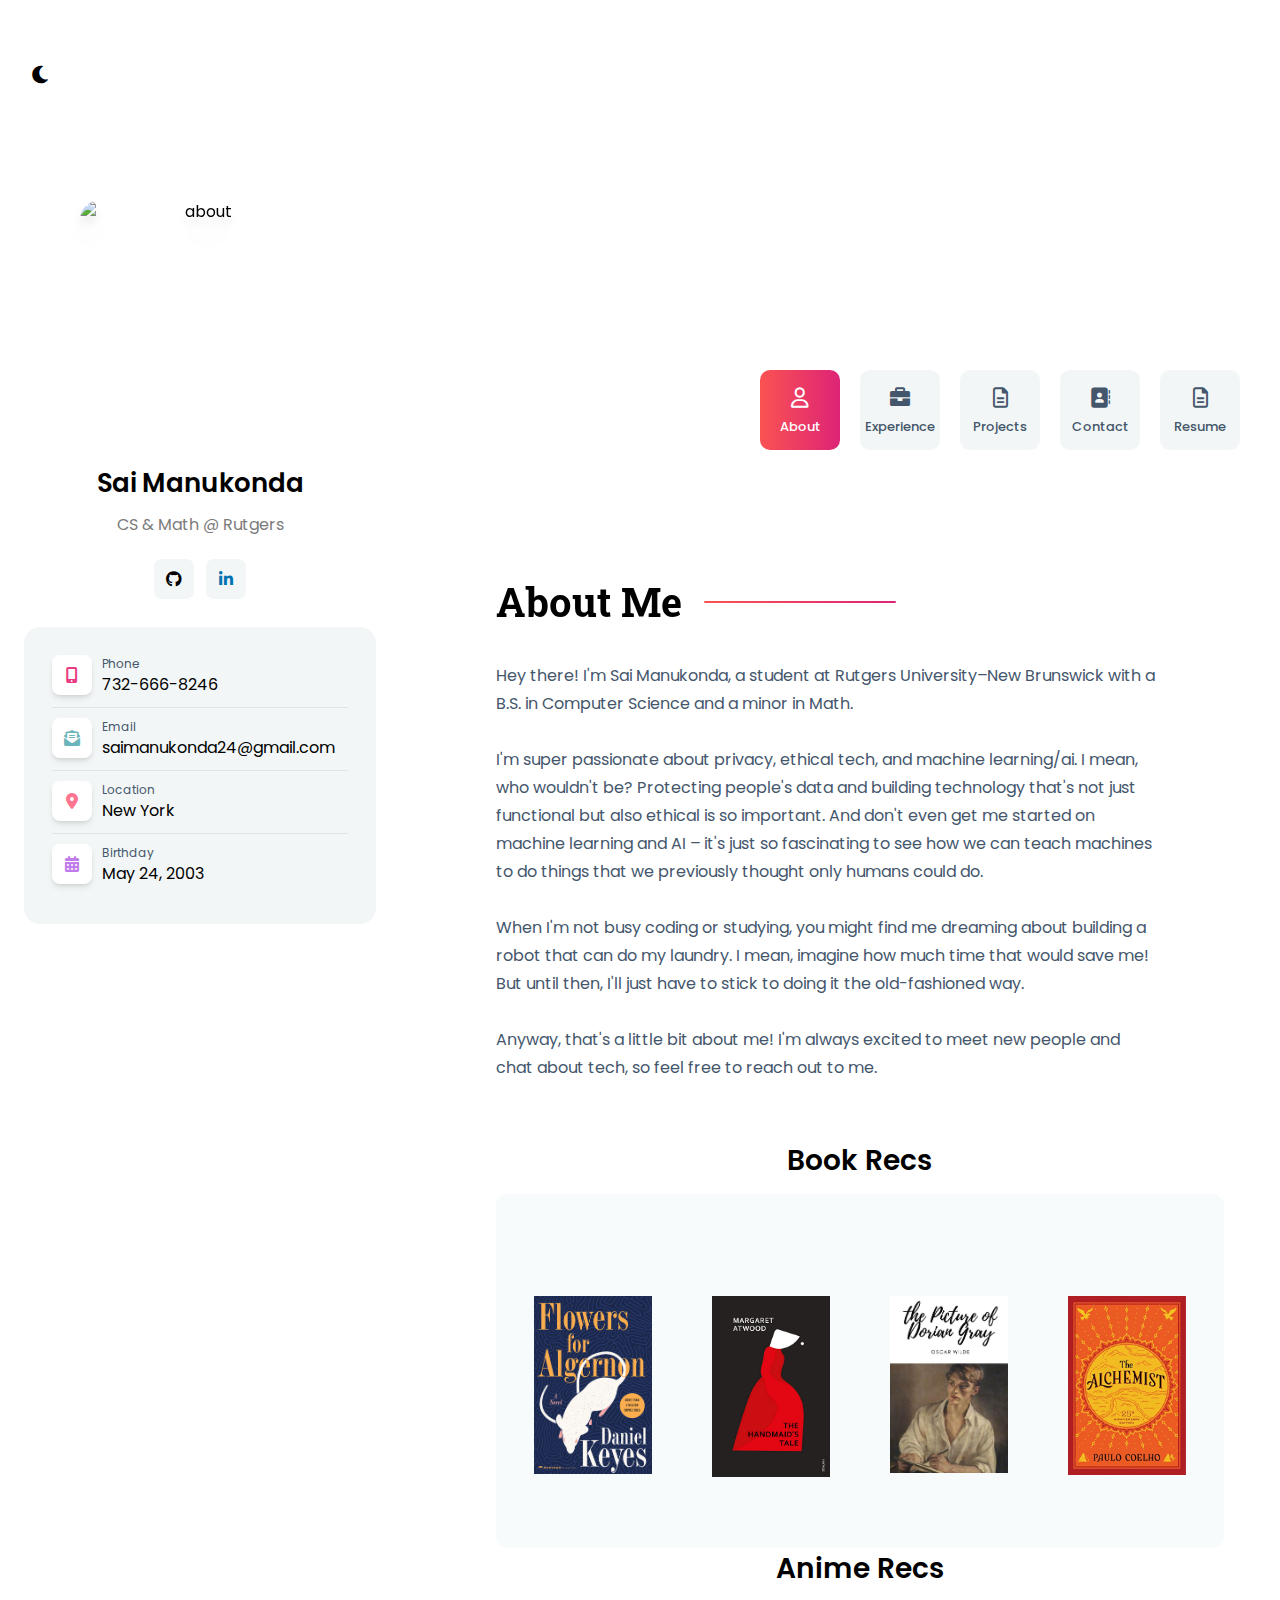
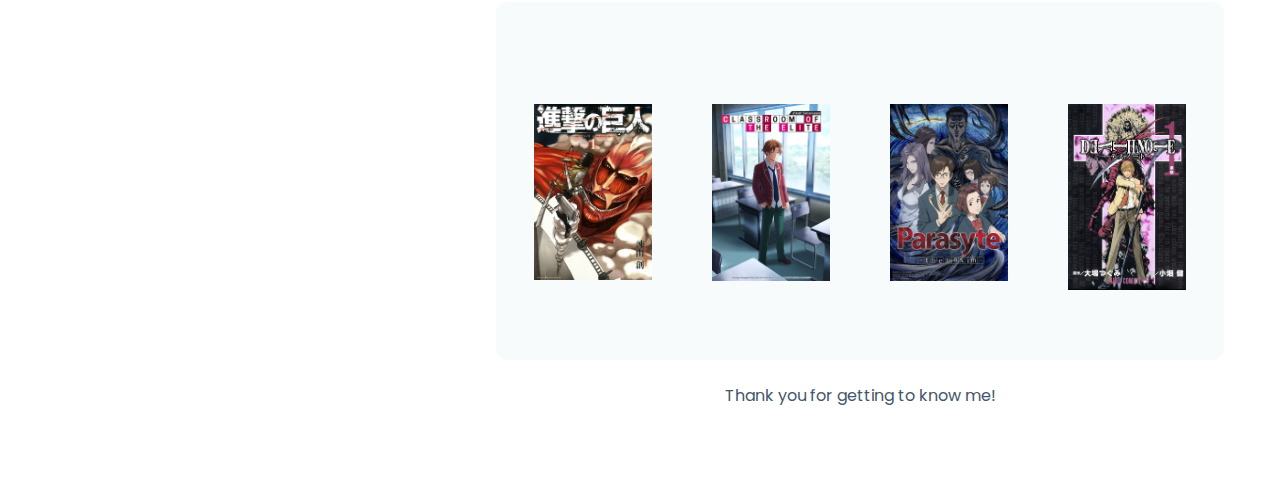
==== commit 60f6b4f1: "resume section added, eveything done except the project section" ====
--- a/index.html
+++ b/index.html
@@ -79,16 +79,16 @@
                         </span>Projects </a>
                 </li>
                 <li>
-                    <a class="mobile-menu-items" href="./blogOne.html">
-                        <span class="mr-2 text-xl">
-                            <i class="fa-brands fa-blogger"></i>
-                        </span>Blogs </a>
-                </li>
-                <li>
                     <a class="mobile-menu-items" href="./contactOne.html">
                         <span class="mr-2 text-xl">
                             <i class="fa-solid fa-address-book"></i>
                         </span> Contact </a>
+                </li>
+                <li>
+                    <a class="mobile-menu-items" href="./Resume.pdf" target="_blank">
+                        <span class="mr-2 text-xl">
+                            <i class="fa-regular fa-file-lines"></i>
+                        </span>Resume </a>
                 </li>
             </ul>
         </nav>
@@ -107,7 +107,7 @@
                         <h2 class="mt-6 mb-1 text-[26px] font-semibold dark:text-white">Sai Manukonda</h2>
                         <h3
                             class="mb-4 text-[#7B7B7B] inline-block dark:bg-[#1D1D1D] px-5 py-1.5 rounded-lg dark:text-[#A6A6A6]">
-                            CS @ Rutgers </h3>
+                            CS & Math @ Rutgers </h3>
                         <div class="flex justify-center space-x-3">
                             <!-- github-->
                             <a href="https://github.com/SaiManukonda" target="_blank" rel="noopener noreferrer">
@@ -187,7 +187,7 @@
                                     <span class="text-xl mb-1">
                                         <i class="fa-solid fa-address-book"></i>
                                     </span> Contact </a></li>
-                            <li> <a class="menu-item" href="">
+                            <li> <a class="menu-item" href="./Resume.pdf" target="_blank">
                                     <span class="text-xl mb-1">
                                          <i class="fa-regular fa-file-lines"></i>
                                     </span> Resume </a></li>
@@ -215,7 +215,7 @@
                                         </h2>
                                         <h3
                                             class="mb-4 text-[#7B7B7B] inline-block dark:bg-[#1D1D1D] px-5 py-1.5 rounded-lg dark:text-[#A6A6A6]">
-                                            CS @ Rutgers </h3>
+                                            CS & Math @ Rutgers </h3>
 
                                         <div class="flex justify-center space-x-3">
                                             <!-- github icon and link -->
